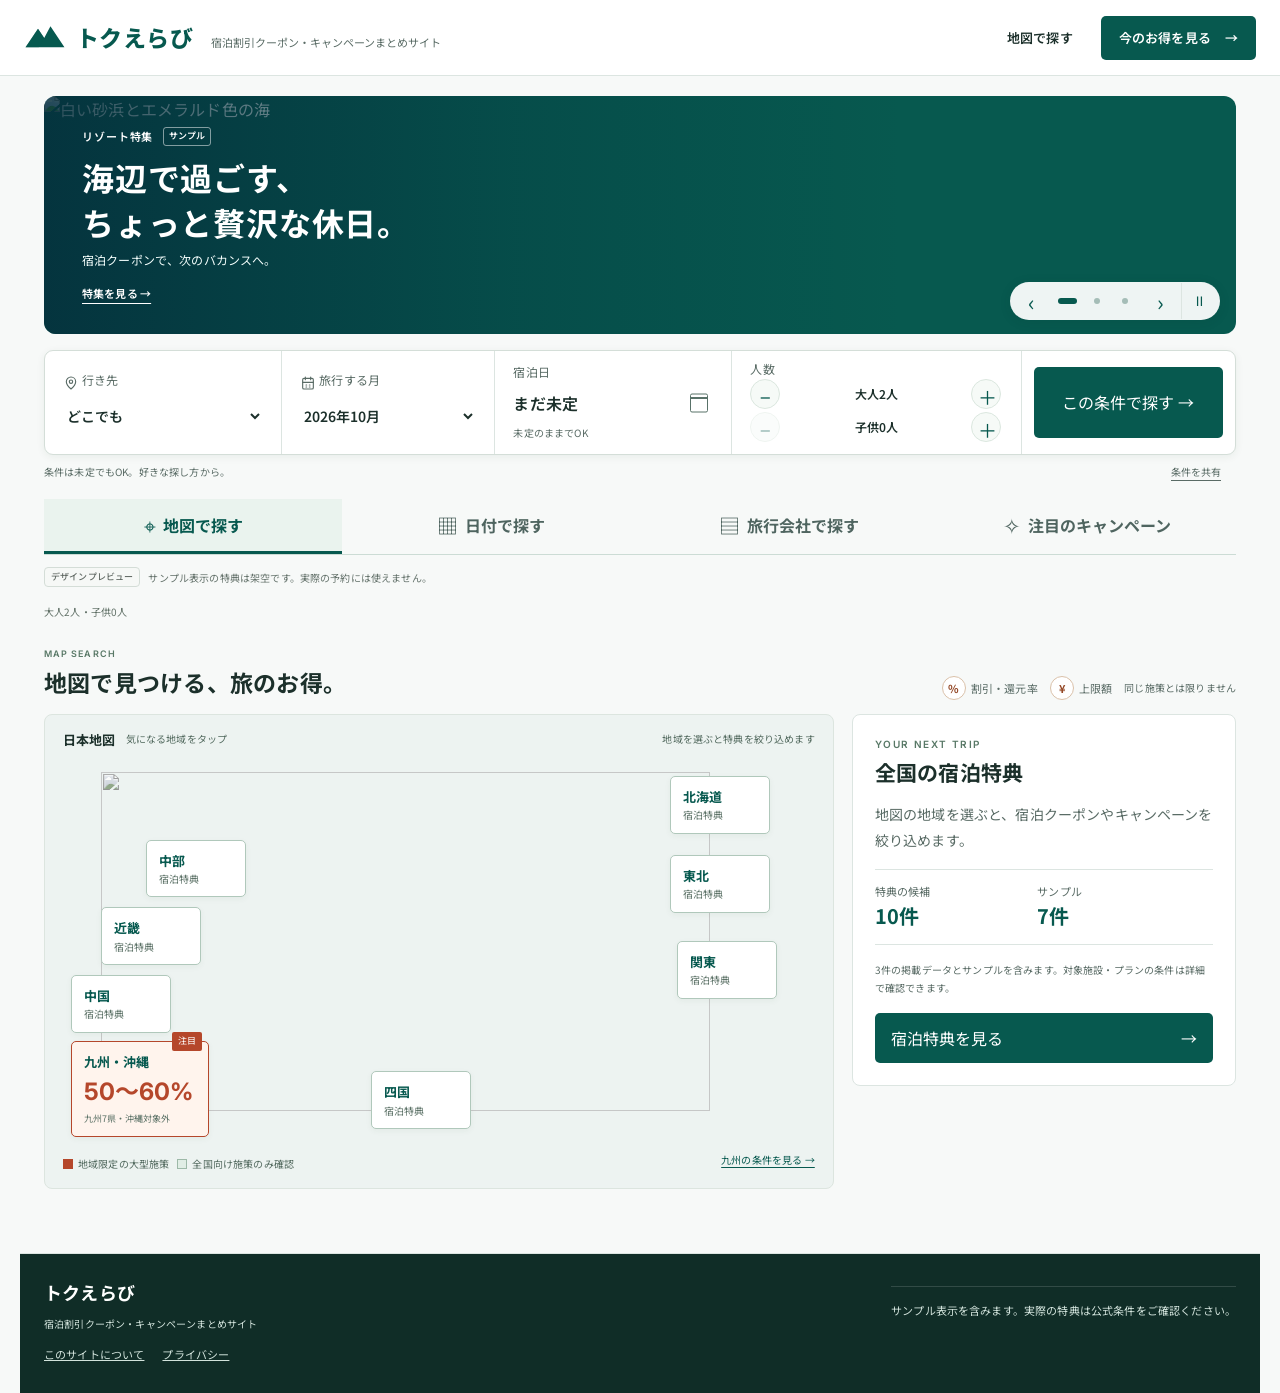
==== index.html @ d030ca7e "Replace sequential travel journey with independent search views" ====
<!doctype html>
<html lang="ja">
<head>
  <meta charset="utf-8">
  <meta name="viewport" content="width=device-width,initial-scale=1">
  <meta name="description" content="地図・日付・旅行会社から、好きな順序で宿泊割引クーポンやキャンペーンを探せます。">
  <title>宿泊割引クーポン・キャンペーン | トクえらび</title>
  <meta property="og:type" content="website">
  <meta property="og:locale" content="ja_JP">
  <meta property="og:site_name" content="トクえらび">
  <meta property="og:title" content="宿泊割引クーポン・キャンペーン | トクえらび">
  <meta property="og:description" content="地図・日付・旅行会社の3つの軸で、宿泊クーポンや旬のキャンペーンを自由に探せます。">
  <meta property="og:url" content="https://travel.tokuerabi.com/">
  <link rel="canonical" href="https://travel.tokuerabi.com/">
  <link rel="preconnect" href="https://fonts.googleapis.com">
  <link rel="preconnect" href="https://fonts.gstatic.com" crossorigin>
  <link href="https://fonts.googleapis.com/css2?family=Inter:wght@600;700;800&family=Noto+Sans+JP:wght@400;500;600;700;800&family=Noto+Serif+JP:wght@500;600&display=swap" rel="stylesheet">
  <link rel="stylesheet" href="styles.css?v=20260929-shippori-v1">
  <link rel="stylesheet" href="decision-ui.css?v=20261003-flexible-search-v2">
</head>
<body class="decision-page" data-design="flexible-search-v2">
<a class="skip-link" href="#decision-main">本文へ移動</a>

<header class="site-header decision-header">
  <a class="brand" href="./" aria-label="トクえらび ホーム">
    <svg class="brand-mark" viewBox="0 0 54 34" aria-hidden="true"><path d="M2 29 18 5l8 12L34 2l18 27H2Z"/><path d="m18 5 8 12-7 12H2L18 5Z" opacity=".58"/></svg>
    <span class="brand-name">トクえらび<span class="brand-sub">宿泊割引クーポン・キャンペーンまとめサイト</span></span>
  </a>
  <nav class="decision-header-nav" aria-label="主要メニュー">
    <a class="header-text-link" href="#search-tabs">地図で探す</a>
    <a class="header-text-link" href="offers.html">今のお得を見る <span aria-hidden="true">→</span></a>
  </nav>
</header>

<main id="decision-main" class="decision-main">
  <h1 class="sr-only" id="decision-title">宿泊割引クーポン・キャンペーンを探す</h1>
  <section class="campaign-carousel" aria-label="季節のキャンペーン" aria-roledescription="カルーセル">
    <div class="carousel-slides">
      <a class="campaign-slide is-active" href="sample-campaign.html?campaign=sample-seaside" data-slide="0" aria-label="海辺のリゾート特集のサンプルを見る">
        <img src="https://upload.wikimedia.org/wikipedia/commons/c/ca/Okinawa_Emerald_Beach.JPG" alt="白い砂浜とエメラルド色の海" fetchpriority="high">
        <div class="banner-copy"><span class="banner-tag">リゾート特集 <small>サンプル</small></span><h2>海辺で過ごす、<br>ちょっと贅沢な休日。</h2><p>宿泊クーポンで、次のバカンスへ。</p><span class="banner-cta">特集を見る →</span></div>
      </a>
      <a class="campaign-slide" href="sample-campaign.html?campaign=sample-autumn" data-slide="1" aria-label="秋の自然旅のサンプルを見る" hidden tabindex="-1">
        <img src="https://commons.wikimedia.org/wiki/Special:Redirect/file/The%20five%20mountains%20of%20Aso.jpg" alt="空と山々が広がる阿蘇の風景">
        <div class="banner-copy"><span class="banner-tag">秋の自然旅 <small>サンプル</small></span><h2>深呼吸したくなる、<br>秋の旅へ。</h2><p>山を眺める宿で、のんびり過ごそう。</p><span class="banner-cta">特集を見る →</span></div>
      </a>
      <a class="campaign-slide" href="sample-campaign.html?campaign=sample-winter" data-slide="2" aria-label="冬のご褒美ステイのサンプルを見る" hidden tabindex="-1">
        <img src="https://upload.wikimedia.org/wikipedia/commons/e/e3/FujiLakeShore.jpg" alt="湖畔の向こうに見える雪化粧の富士山">
        <div class="banner-copy"><span class="banner-tag">冬のご褒美ステイ <small>サンプル</small></span><h2>景色までご褒美に。<br>冬のホテル時間。</h2><p>少し先の休日も、お得を見ながら。</p><span class="banner-cta">特集を見る →</span></div>
      </a>
    </div>
    <div class="carousel-controls"><button type="button" id="slide-prev" aria-label="前のキャンペーン">‹</button><div class="carousel-dots" role="group" aria-label="表示するキャンペーン"><button type="button" data-slide-to="0" aria-label="海辺のリゾート特集" aria-pressed="true"></button><button type="button" data-slide-to="1" aria-label="秋の自然旅" aria-pressed="false"></button><button type="button" data-slide-to="2" aria-label="冬のご褒美ステイ" aria-pressed="false"></button></div><button type="button" id="slide-next" aria-label="次のキャンペーン">›</button><button type="button" id="slide-pause" aria-label="自動スライドを停止" aria-pressed="false">Ⅱ</button></div>
  </section>

  <section class="trip-console" aria-label="旅行条件">
    <form id="trip-form" autocomplete="off">
      <label class="field">
        <span><i aria-hidden="true"><svg class="ui-icon" viewBox="0 0 24 24" aria-hidden="true"><path d="M19 10c0 5-7 11-7 11S5 15 5 10a7 7 0 1 1 14 0Z"/><circle cx="12" cy="10" r="2.5"/></svg></i> 行き先</span>
        <select id="destination" name="destination">
          <option value="">どこでも</option>
          <option value="hokkaido">北海道</option>
          <option value="tohoku">東北</option>
          <option value="kanto">関東</option>
          <option value="chubu">中部</option>
          <option value="kinki">近畿</option>
          <option value="chugoku">中国</option>
          <option value="shikoku">四国</option>
          <option value="kyushu">九州・沖縄</option>
        </select>
      </label>

      <label class="field">
        <span><i aria-hidden="true"><svg class="ui-icon" viewBox="0 0 24 24" aria-hidden="true"><rect x="4" y="5" width="16" height="16" rx="2"/><path d="M8 3v4m8-4v4M4 11h16m-11 4h1m4 0h1m-6 3h1m4 0h1"/></svg></i> 旅行する月</span>
        <select id="travel-month" name="travel-month">
          <option value="2026-10">2026年10月</option>
          <option value="2026-11">2026年11月</option>
          <option value="2026-12">2026年12月</option>
        </select>
      </label>

      <label class="field date-field">
        <span>宿泊日</span>
        <div class="date-input-wrap">
          <input id="travel-date" name="travel-date" type="date" min="2026-10-01" max="2026-12-31" aria-describedby="travel-date-hint">
          <span class="date-placeholder" aria-hidden="true">まだ未定</span>
        </div>
        <small id="travel-date-hint">未定のままでOK</small>
      </label>

      <fieldset class="field party-field">
        <legend>人数</legend>
        <div class="stepper" aria-label="大人人数">
          <button id="adult-minus" type="button" aria-label="大人を1人減らす">−</button>
          <output id="adult-count" for="adult-minus adult-plus">大人2人</output>
          <button id="adult-plus" type="button" aria-label="大人を1人増やす">＋</button>
        </div>
        <div class="stepper" aria-label="子供人数">
          <button id="child-minus" type="button" aria-label="子供を1人減らす">−</button>
          <output id="child-count" for="child-minus child-plus">子供0人</output>
          <button id="child-plus" type="button" aria-label="子供を1人増やす">＋</button>
        </div>
      </fieldset>

      <button id="search-conditions" class="search-action" type="button">
        お得を探す <span aria-hidden="true">→</span>
      </button>
    </form>
    <div class="data-level-note">
      <span>条件は未定でもOK。好きな探し方から。</span>
      <button id="share-state" class="share-state" type="button">条件を共有</button>
    </div>
  </section>

  <nav id="search-tabs" class="decision-steps" aria-label="探し方" role="tablist">
    <button id="tab-map" class="step-tab is-active" type="button" data-step="1" role="tab" aria-selected="true" aria-controls="panel-map"><span aria-hidden="true">⌖</span><strong>地図で探す</strong></button>
    <button id="tab-date" class="step-tab" type="button" data-step="2" role="tab" aria-selected="false" aria-controls="panel-date" tabindex="-1"><span aria-hidden="true">▦</span><strong>日付で探す</strong></button>
    <button id="tab-provider" class="step-tab" type="button" data-step="3" role="tab" aria-selected="false" aria-controls="panel-provider" tabindex="-1"><span aria-hidden="true">▤</span><strong>旅行会社で探す</strong></button>
    <button id="tab-campaign" class="step-tab" type="button" data-step="4" role="tab" aria-selected="false" aria-controls="panel-campaign" tabindex="-1"><span aria-hidden="true">✧</span><strong>注目のキャンペーン</strong></button>
  </nav>
  <div class="design-note"><span class="sample-badge">デザインプレビュー</span><span>サンプル表示の特典は架空です。実際の予約には使えません。</span></div>
  <div id="active-filters" class="active-filters" aria-label="選択中の条件"></div>

  <div id="status-message" class="sr-only" aria-live="polite"></div>

  <section class="decision-stage is-active" id="panel-map" role="tabpanel" data-panel="1" aria-labelledby="tab-map">
    <div class="stage-heading">
      <div>
        <p class="stage-index">MAP SEARCH</p>
        <h2 id="map-title">地図で見つける、旅のお得。</h2>
      </div>
      <div class="metric-key" aria-label="表示する数値の意味">
        <span><b class="metric-symbol rate">%</b> 割引・還元率</span>
        <span><b class="metric-symbol cap">¥</b> 上限額</span>
        <small>同じ施策とは限りません</small>
      </div>
    </div>

    <div class="map-workspace">
      <div class="map-board">
        <div class="map-board-head">
          <div>
            <strong>日本地図</strong>
            <span>気になる地域をタップ</span>
          </div>
          <p id="regional-readiness">地域を選ぶと特典を絞り込めます</p>
        </div>

        <div id="region-map" class="region-map" role="listbox" aria-label="旅行先の地域を選択">
          <img class="japan-map-visual" src="https://commons.wikimedia.org/wiki/Special:Redirect/file/Regions_and_Prefectures_of_Japan_-_blank.svg" alt="" aria-hidden="true">

          <button class="region-button region-hokkaido" type="button" data-region="hokkaido" role="option" aria-selected="false" data-tooltip="北海道｜宿泊特典を見る">
            <strong>北海道</strong><span>宿泊特典</span>
          </button>
          <button class="region-button region-tohoku" type="button" data-region="tohoku" role="option" aria-selected="false" data-tooltip="東北｜宿泊特典を見る">
            <strong>東北</strong><span>宿泊特典</span>
          </button>
          <button class="region-button region-kanto" type="button" data-region="kanto" role="option" aria-selected="false" data-tooltip="関東｜宿泊特典を確認">
            <strong>関東</strong><span>宿泊特典</span>
          </button>
          <button class="region-button region-chubu" type="button" data-region="chubu" role="option" aria-selected="false" data-tooltip="中部｜宿泊特典を確認">
            <strong>中部</strong><span>宿泊特典</span>
          </button>
          <button class="region-button region-kinki" type="button" data-region="kinki" role="option" aria-selected="false" data-tooltip="近畿｜宿泊特典を確認">
            <strong>近畿</strong><span>宿泊特典</span>
          </button>
          <button class="region-button region-chugoku" type="button" data-region="chugoku" role="option" aria-selected="false" data-tooltip="中国｜宿泊特典を確認">
            <strong>中国</strong><span>宿泊特典</span>
          </button>
          <button class="region-button region-shikoku" type="button" data-region="shikoku" role="option" aria-selected="false" data-tooltip="四国｜宿泊特典を確認">
            <strong>四国</strong><span>宿泊特典</span>
          </button>
          <button class="region-button region-kyushu is-hot-region" type="button" data-region="kyushu" role="option" aria-selected="false" data-tooltip="九州7県｜最大50〜60%・宿泊単体 上限2万円/人">
            <span class="hot-badge">注目</span>
            <strong>九州・沖縄</strong>
            <span class="map-rate">50〜60%</span>
            <span class="map-cap">九州7県・沖縄対象外</span>
          </button>
        </div>

        <div class="map-legend" aria-label="地図の見方">
          <span><i class="legend-swatch hot"></i>地域限定の大型施策</span>
          <span><i class="legend-swatch national"></i>全国向け施策のみ確認</span>
          <a href="kyushu-recovery-discount.html">九州の条件を見る →</a>
        </div>
      </div>

      <aside class="decision-summary" aria-labelledby="region-summary-title">
        <p class="summary-kicker">YOUR NEXT TRIP</p><div class="region-preview" aria-hidden="true"><svg class="ui-icon" viewBox="0 0 24 24" aria-hidden="true"><path d="M19 10c0 5-7 11-7 11S5 15 5 10a7 7 0 1 1 14 0Z"/><circle cx="12" cy="10" r="2.5"/></svg></div>
        <h3 id="region-summary-title">気になる地域は？</h3>
        <p id="region-summary-copy">気になる地域を選んで、宿泊クーポンやキャンペーンをチェック。</p>
        <div id="region-metrics" class="summary-metrics" hidden>
          <div>
            <span>特典の候補</span>
            <strong id="region-offer-count">2施策</strong>
          </div>
          <div>
            <span>サンプル</span>
            <strong id="region-rate">10％ / 15％以上</strong>
          </div>
        </div>
        <p id="region-caveat" class="summary-caveat" hidden>割引率と上限額は、別の施策で最大になることがあります。</p>
        <button id="to-calendar" class="primary-action" type="button">
          日付を見る <span aria-hidden="true">→</span>
        </button>
      </aside>
    </div>


  </section>

  <section class="decision-stage" id="panel-date" role="tabpanel" data-panel="2" aria-labelledby="tab-date" hidden>
    <div class="stage-heading">
      <div>
        <p class="stage-index">DATE SEARCH</p>
        <h2 id="calendar-title">出かけたい日に、お得はある？</h2>
      </div>
      <div class="metric-key">
        <span><b class="metric-symbol rate">%</b> 割引・還元率</span>
        <span><b class="metric-symbol cap">¥</b> 上限額</span>
      </div>
    </div>

    <div class="calendar-workspace">
      <div class="calendar-panel">
        <div class="calendar-toolbar">
          <div>
            <strong id="calendar-month-label">2026年10月</strong>
            <span id="calendar-region-label">地域未選択</span>
          </div>
          <div class="month-navigation"><button id="month-prev" type="button" aria-label="前の月">‹</button><button id="month-next" type="button" aria-label="次の月">›</button></div>
        </div>
        <div class="calendar-data-note">
          <span class="note-icon" aria-hidden="true">!</span>
          <p>日付から特典を探せます。件数はサンプルを含み、宿泊価格ではありません。</p>
        </div>
        <div class="weekday-row" aria-hidden="true">
          <span>日</span><span>月</span><span>火</span><span>水</span><span>木</span><span>金</span><span>土</span>
        </div>
        <div id="calendar-grid" class="calendar-grid" aria-label="旅行日を選択"></div>
      </div>

      <aside class="timing-panel">
        <p class="summary-kicker">今使える予約特典</p>
        <h3>予約の候補</h3>
        <div id="booking-hints"></div>
        <p class="timing-note">対象の宿・プランで使えるかは、予約先で確認できます。</p>
        <button id="to-compare" class="primary-action" type="button">
          予約先を比べる <span aria-hidden="true">→</span>
        </button>
      </aside>
    </div>
  </section>

  <section class="decision-stage" id="panel-provider" role="tabpanel" data-panel="3" aria-labelledby="tab-provider" hidden>
    <div class="stage-heading">
      <div>
        <p class="stage-index">PROVIDER SEARCH</p>
        <h2 id="compare-title">いつもの旅行会社から探す。</h2>
      </div>
      <p class="compare-stage-copy">旅行会社だけでも、地域や日付と組み合わせても。</p>
    </div>

    <div id="provider-filters" class="provider-filters" role="group" aria-label="旅行会社を選ぶ"></div>
    <div class="compare-toolbar">
      <div id="trip-summary" class="trip-summary"></div>
      <button id="effective-sort" class="secondary-action" type="button" disabled hidden title="実価格・在庫連携後に有効になります">実質支払額で並べる</button>
    </div>

    <details class="assumed-price-panel" aria-labelledby="assumed-price-title">
      <summary><span id="assumed-price-title">宿泊料金が分かるなら、割引額を試算</span><small>任意</small></summary>
      <div class="assumed-price-content">
        <div>
          <label class="sr-only" for="assumed-price">対象宿泊料金</label>
          <div class="price-input-wrap"><span>¥</span><input id="assumed-price" type="number" min="0" step="1000" inputmode="numeric" placeholder="例 50000"></div>
        </div>
        <p id="estimate-note">計算できるクーポンだけ推定します。ポイント型は現金割引に換算しません。</p>
      </div>
    </details>

    <div id="comparison-body" class="offer-grid" aria-label="宿泊特典の候補"></div>

    <details class="comparison-method">
      <summary>数字の見方</summary>
      <p class="comparison-note">「15％以上」などが基礎10％を含む場合は足し算しません。割引率と上限額が別施策の最大値なら、別々に表示します。</p>
    </details>
  </section>
  <section id="panel-campaign" class="decision-stage" data-panel="4" role="tabpanel" aria-labelledby="tab-campaign" hidden>
    <div class="stage-heading"><div><p class="stage-index">CAMPAIGN PICKS</p><h2>注目のキャンペーン</h2></div><a class="quiet-link" href="offers.html">掲載中のお得を見る →</a></div>
    <div id="campaign-picks" class="campaign-picks"></div>
    <p class="photo-caption">写真は旅行先のイメージです。阿蘇：STA3816 / CC BY-SA 3.0。サンプルの名称・金額・期間はデザイン確認用です。</p>
  </section>
</main>

<dialog id="offer-dialog" class="offer-dialog" aria-labelledby="dialog-title">
  <div class="dialog-head">
    <div>
      <p id="dialog-provider" class="summary-kicker"></p>
      <h2 id="dialog-title">施策詳細</h2>
    </div>
    <button id="dialog-close" class="icon-button" type="button" aria-label="詳細を閉じる">×</button>
  </div>
  <div id="dialog-content" class="dialog-content"></div>
</dialog>

<footer class="decision-footer">
  <div>
    <a class="footer-brand" href="./">トクえらび</a>
    <p>宿泊割引クーポン・キャンペーンまとめサイト</p><nav aria-label="掲載方針"><a href="about.html">このサイトについて</a><a href="privacy.html">プライバシー</a></nav>
  </div>
  <small>サンプル表示を含みます。実際の特典は公式条件をご確認ください。</small>
</footer>

<script src="decision-ui.js?v=20261003-flexible-search-v2" defer></script>
</body>
</html>
---- styles.css ----
:root{
  --bg:#f6f8f6;
  --paper:#ffffff;
  --ink:#14221f;
  --muted:#5b6864;
  --line:#d8e0dc;
  --green:#006b59;
  --green-dark:#004b3f;
  --green-soft:#e6f0ed;
  --red:#d6372f;
  --max:1240px;
  --shadow:0 10px 26px rgba(15,49,41,.09);
  --font-body:"BIZ UDPGothic","Hiragino Sans","Yu Gothic",sans-serif;
  --font-heading:"Zen Kaku Gothic New","BIZ UDPGothic","Hiragino Sans",sans-serif;
  --font-display:"Shippori Mincho","Hiragino Mincho ProN","Yu Mincho",serif;
}
*{box-sizing:border-box}
html{scroll-behavior:smooth;max-width:100%;overflow-x:clip}
body{margin:0;max-width:100%;overflow-x:clip;background:var(--bg);color:var(--ink);font-family:var(--font-body);line-height:1.75;letter-spacing:.01em}
a{color:inherit}
img{display:block;max-width:100%}

/* Japanese copy: prefer natural phrase boundaries over character-count wrapping. */
.hero-lead,
.section-intro h2,
.offer-card h3,
.offer-summary,
.section-intro>p:last-child,
.disclosure,
.deadline-note,
.trust-list p,
.sources-section p,
.photo-credits p,
footer p{
  word-break:normal;
  overflow-wrap:normal;
  text-wrap:pretty;
}
@supports (word-break:auto-phrase){
  .hero-lead,
  .section-intro h2,
  .offer-card h3,
  .offer-summary,
  .section-intro>p:last-child,
  .disclosure,
  .deadline-note,
  .trust-list p,
  .sources-section p,
  .photo-credits p,
  footer p{
    word-break:auto-phrase;
  }
}
.semantic-phrase{
  display:inline-block;
  white-space:nowrap;
  max-width:100%;
}
.hero-title-line{display:block}
.campaign-title-wrap{display:block}
button,a{touch-action:manipulation}
.skip-link{position:absolute;left:16px;top:-60px;z-index:100;background:var(--ink);color:#fff;padding:10px 14px;text-decoration:none}
.skip-link:focus{top:10px}

.site-header{height:76px;background:rgba(255,255,255,.96);border-bottom:1px solid #e6ebe8;display:grid;grid-template-columns:auto 1fr auto;align-items:center;gap:28px;padding:0 max(24px,calc((100vw - var(--max))/2));position:relative;z-index:20}
.brand{display:flex;align-items:center;gap:9px;text-decoration:none;white-space:nowrap}
.brand-mark{width:43px;height:29px;fill:var(--green)}
.brand-name{font-family:var(--font-display);font-size:23px;font-weight:800;letter-spacing:.01em}
.beta{font-size:10px;border:1px solid #81908b;border-radius:2px;padding:1px 4px;color:#42504c}
.desktop-nav{display:flex;justify-content:flex-end;align-items:center;gap:24px;min-width:0}
.desktop-nav a{font-size:13px;font-weight:700;text-decoration:none;color:#2f3c38;position:relative;padding:26px 0}
.desktop-nav a::after{content:"";position:absolute;left:0;right:100%;bottom:18px;height:2px;background:var(--green);transition:right .18s ease}
.desktop-nav a:hover::after,.desktop-nav a:focus-visible::after{right:0}
.header-cta{display:inline-flex;align-items:center;gap:10px;background:var(--green);color:#fff;text-decoration:none;font-size:13px;font-weight:800;padding:12px 17px;border-radius:5px;transition:background .18s ease,transform .18s ease}
.header-cta:hover{background:var(--green-dark);transform:translateY(-1px)}
.header-cta:active{transform:translateY(0)}

.hero{position:relative;min-height:470px;overflow:hidden;background:#183c35}
.hero-image{position:absolute;inset:0;width:100%;height:100%;object-fit:cover;object-position:center 40%}
.hero-shade{position:absolute;inset:0;background:linear-gradient(90deg,rgba(6,22,19,.78) 0%,rgba(6,22,19,.52) 42%,rgba(6,22,19,.06) 72%)}
.hero-copy{position:relative;z-index:2;max-width:var(--max);margin:0 auto;padding:78px 36px 120px;color:#fff}
.hero-kicker,.eyebrow{margin:0 0 10px;font-size:11px;font-weight:900;letter-spacing:.18em;color:var(--green)}
.hero-kicker{color:#dceee8}
.hero h1{margin:0;font-family:var(--font-display);font-size:clamp(48px,5.4vw,76px);font-weight:700;letter-spacing:.015em;line-height:1.15;text-shadow:0 2px 16px rgba(0,0,0,.2)}
.hero-lead{max-width:650px;margin:22px 0 0;font-size:18px;line-height:1.75;text-shadow:0 1px 8px rgba(0,0,0,.24)}
.hero-lead strong{font-weight:900}
.hero-note{margin:22px 0 0;font-size:12px;color:#f2f5f4}
.hero-note span{display:inline-block;margin-right:8px;padding:3px 7px;border:1px solid rgba(255,255,255,.55);font-weight:800}

.category-rail{max-width:var(--max);margin:-72px auto 0;position:relative;z-index:5;padding:0 24px}
.section-intro.compact{display:none}
.category-grid{display:grid;grid-template-columns:repeat(4,minmax(0,1fr));gap:10px}
.category-card{position:relative;min-height:124px;overflow:hidden;border:3px solid rgba(255,255,255,.95);border-radius:10px;background:#173e36;box-shadow:0 6px 22px rgba(11,43,35,.2)}
.category-card img{position:absolute;inset:0;width:100%;height:100%;object-fit:cover;filter:saturate(.92)}
.category-card::after{content:"";position:absolute;inset:0;background:linear-gradient(90deg,rgba(5,28,23,.78),rgba(5,28,23,.18))}
.category-card>div{position:relative;z-index:2;color:#fff;height:100%;display:grid;grid-template-columns:auto 1fr;grid-template-rows:auto auto;align-content:center;column-gap:13px;padding:20px}
.category-icon{grid-row:1/3;align-self:center;font-size:32px;line-height:1;width:38px;text-align:center;text-shadow:0 2px 10px rgba(0,0,0,.25)}
.category-icon.train{font-size:26px}
.category-card h3{margin:0;font-size:21px;line-height:1.25}
.category-card p{margin:4px 0 0;font-size:12px;color:#eef6f3}

.offers-section,.trust-section,.sources-section,.photo-credits{max-width:var(--max);margin:0 auto}
.offers-section{padding:76px 24px 58px}
.offers-heading{display:block;max-width:820px;margin-bottom:28px}
.section-intro h2{margin:0;font-family:var(--font-display);font-size:clamp(30px,3.2vw,44px);line-height:1.25;letter-spacing:.01em}
.section-intro>p:last-child{margin:10px 0 0;color:var(--muted);font-size:14px}
.offers-meta-line{display:flex;align-items:center;gap:8px;flex-wrap:wrap}
.disclosure{border-left:3px solid var(--green);padding:8px 0 8px 15px;color:#4d5b57;font-size:12px;line-height:1.7}
.disclosure strong{display:inline-block;margin-right:7px;color:var(--ink)}

.offer-layout{display:grid;grid-template-columns:minmax(0,1.23fr) minmax(0,.77fr);gap:16px;align-items:stretch}
.offer-card{background:var(--paper);border:1px solid var(--line);overflow:hidden}
.feature-offer{display:grid;grid-template-columns:minmax(0,1.05fr) minmax(0,.95fr);min-height:520px}
.offer-media{margin:0;position:relative;min-height:220px;background:#dfe8e3;overflow:hidden}
.offer-media img{width:100%;height:100%;object-fit:cover}
.offer-media figcaption{position:absolute;left:12px;bottom:10px;max-width:calc(100% - 24px);background:rgba(15,29,25,.76);color:#fff;font-size:10px;line-height:1.45;padding:5px 7px}
.offer-body{display:flex;flex-direction:column;padding:28px;min-width:0}
.offer-meta{display:flex;gap:6px;flex-wrap:wrap}
.offer-meta span{border:1px solid #cfd8d4;padding:4px 7px;font-size:10px;font-weight:800;color:#40504b;background:#fff}
.offer-meta .status{border-color:#b7d2c9;background:var(--green-soft);color:var(--green-dark)}
.offer-meta .status.ended{background:#ecefee;border-color:#d1d7d5;color:#5c6562}
.offer-label{margin:25px 0 0;font-size:11px;letter-spacing:.14em;font-weight:900;color:var(--green)}
.offer-card h3{margin:8px 0 12px;font-family:var(--font-display);font-size:30px;line-height:1.35;letter-spacing:.005em}
.offer-summary{margin:0;color:#3e4d48;font-size:14px}
.offer-facts{margin:20px 0 22px;border-top:1px solid var(--line)}
.offer-facts div{display:grid;grid-template-columns:80px 1fr;gap:14px;padding:11px 0;border-bottom:1px solid var(--line)}
.offer-facts dt{font-size:11px;font-weight:900;color:#586762}
.offer-facts dd{margin:0;font-size:12px;line-height:1.6;overflow-wrap:anywhere}
.offer-actions{margin-top:auto;display:flex;align-items:center;gap:16px;flex-wrap:wrap}
.primary-cta,.secondary-cta{display:inline-flex;align-items:center;justify-content:center;gap:10px;min-height:48px;text-decoration:none;font-weight:900;border-radius:5px;transition:background .18s ease,color .18s ease,transform .18s ease,box-shadow .18s ease}
.primary-cta{background:var(--green);color:#fff;padding:12px 18px;box-shadow:0 4px 12px rgba(0,107,89,.14)}
.primary-cta small{font-size:9px;border:1px solid rgba(255,255,255,.62);padding:1px 4px;border-radius:2px}
.primary-cta:hover,.primary-cta:focus-visible{background:var(--green-dark);box-shadow:0 6px 16px rgba(0,75,63,.22);transform:translateY(-1px)}
.primary-cta:active{transform:translateY(0);box-shadow:none}
.a8-ad-material{position:relative;display:inline-flex;min-height:48px}
.a8-ad-material a{display:inline-flex;align-items:center;justify-content:center;min-height:48px;padding:12px 18px;border-radius:5px;background:var(--green);color:#fff;text-decoration:none;font-family:var(--font-heading);font-weight:700;letter-spacing:.01em;box-shadow:0 4px 12px rgba(0,107,89,.14);transition:background .18s ease,transform .18s ease,box-shadow .18s ease}
.a8-ad-material a:hover,.a8-ad-material a:focus-visible{background:var(--green-dark);box-shadow:0 6px 16px rgba(0,75,63,.22);transform:translateY(-1px)}
.a8-ad-material a:active{transform:translateY(0);box-shadow:none}
.a8-ad-material>img{position:absolute;width:1px;height:1px;opacity:0;pointer-events:none}
.secondary-cta{background:#f3f7f5;color:var(--green-dark);border:1px solid #bfd0ca;padding:12px 16px}
.secondary-cta:hover,.secondary-cta:focus-visible{background:var(--green-soft)}
.secondary-cta:active{background:#dceae5;transform:translateY(1px)}
.campaign-mobile-cta{display:none;margin-top:18px}
.source-link{display:inline-flex;align-items:center;min-height:24px;font-size:12px;font-weight:800;color:var(--green-dark);text-underline-offset:3px}
.source-link:hover{text-decoration-thickness:2px}
.tracking-pixel{position:absolute;width:1px;height:1px;opacity:0;pointer-events:none}

.secondary-offers{display:grid;grid-template-rows:1fr 1fr;gap:16px}
.offer-card.secondary{display:grid;grid-template-columns:180px minmax(0,1fr)}
.offer-card.secondary .offer-media{min-height:100%}
.offer-card.secondary .offer-body{padding:20px}
.offer-card.secondary h3{font-size:20px;margin:9px 0}
.offer-card.secondary .offer-summary{font-size:12px}
.offer-card.secondary .offer-facts{margin:12px 0 14px}
.offer-card.secondary .offer-facts div{grid-template-columns:62px 1fr;padding:7px 0}
.offer-card.secondary .offer-actions{gap:12px}
.offer-card.secondary .primary-cta,.offer-card.secondary .secondary-cta,.offer-card.secondary .a8-ad-material,.offer-card.secondary .a8-ad-material a{min-height:42px;font-size:12px}
.offer-card.secondary .a8-ad-material a{padding:9px 12px}
.deadline-note{margin:16px 0 0;color:#64716d;font-size:11px;line-height:1.7}

.trust-section{padding:56px 24px;border-top:1px solid var(--line)}
.trust-section .section-intro{display:grid;grid-template-columns:.6fr 1.4fr;align-items:end;gap:24px;margin-bottom:26px}
.trust-section .section-intro .eyebrow{align-self:start}
.trust-list{display:grid;grid-template-columns:repeat(3,minmax(0,1fr));border:1px solid var(--line);background:var(--paper)}
.trust-list>div{padding:22px 18px;border-right:1px solid var(--line)}
.trust-list>div:last-child{border-right:0}
.trust-list span{display:flex;align-items:center;justify-content:center;width:34px;height:34px;margin-bottom:12px;border:1px solid #9ebcb2;color:var(--green);font-size:15px;font-weight:900}
.trust-list strong{font-size:13px}
.trust-list p{margin:6px 0 0;color:var(--muted);font-size:11px;line-height:1.65}

.sources-section{display:grid;grid-template-columns:minmax(0,.72fr) minmax(0,1.28fr);gap:50px;padding:42px 24px;border-top:1px solid var(--line);border-bottom:1px solid var(--line)}
.sources-section h2{margin:0;font-family:var(--font-display);font-size:27px}
.sources-section p{margin:9px 0 0;color:var(--muted);font-size:12px}
.source-names{display:flex;align-content:center;align-items:center;justify-content:flex-end;gap:0;flex-wrap:wrap}
.source-names span{font-family:"Yu Gothic",sans-serif;font-size:13px;font-weight:800;padding:8px 14px;border-left:1px solid #cfd7d3;color:#33433e}
.source-names span:first-child{border-left:0}
.photo-credits{padding:20px 24px 54px;color:#65736f;font-size:10px}
.photo-credits strong{color:#46544f}
.photo-credits p{margin:4px 0 0}
.photo-credits a{color:#53635e;text-underline-offset:2px}

footer{background:#102d27;color:#fff;padding:34px max(24px,calc((100vw - var(--max))/2));display:grid;grid-template-columns:1fr auto;gap:12px 40px;align-items:start}
.footer-brand{font-family:var(--font-display);font-size:18px;font-weight:800;text-decoration:none}
footer p,footer small{color:#bfd1cb;font-size:11px}
footer p{margin:6px 0 0}
footer small{grid-column:1/-1;border-top:1px solid rgba(255,255,255,.14);padding-top:14px}
.footer-links{display:flex;gap:18px;flex-wrap:wrap}
.footer-links a{display:inline-flex;align-items:center;min-height:24px;font-size:12px;text-decoration:none;color:#e6f0ed}
.footer-links a:hover{text-decoration:underline;text-underline-offset:3px}

/* Secondary pages */
.page{max-width:900px;margin:0 auto;padding:76px 24px 90px}
.page>.eyebrow{margin-bottom:12px}
.page h1{margin:0 0 24px;font-family:var(--font-display);font-size:clamp(40px,6vw,66px);line-height:1.18;letter-spacing:.01em}
.page .lead{max-width:760px;font-size:17px;color:#42514c}
.text-block{padding:28px 0;border-top:1px solid var(--line)}
.text-block h2{font-family:var(--font-display);font-size:23px;margin:0 0 10px}
.text-block p{margin:0;color:#46554f}
.updated{font-size:12px;color:var(--muted)}

:focus-visible{outline:3px solid #fff;outline-offset:2px;box-shadow:0 0 0 5px var(--green)}

@media(max-width:1080px){
  .desktop-nav{gap:15px}
  .desktop-nav a{font-size:12px}
  .offer-layout{grid-template-columns:1fr}
  .feature-offer{grid-template-columns:minmax(0,1.1fr) minmax(0,.9fr)}
  .secondary-offers{grid-template-columns:1fr 1fr;grid-template-rows:auto}
  .offer-card.secondary{grid-template-columns:1fr}
  .offer-card.secondary .offer-media{height:220px}
  .trust-list{grid-template-columns:repeat(3,1fr)}
  .trust-list>div:nth-child(3){border-right:0}
}

@media(max-width:820px){
  .site-header{height:68px;grid-template-columns:auto 1fr;padding:0 20px}
  .desktop-nav{display:none}
  .header-cta{justify-self:end;font-size:12px;padding:10px 13px}
  .brand-mark{width:38px}
  .brand-name{font-size:20px}
  .hero{min-height:420px}
  .hero-copy{padding:66px 24px 98px}
  .hero h1{font-size:50px}
  .hero-lead{font-size:16px;max-width:520px}
  .category-rail{margin:-58px auto 0;padding:0 18px}
  .category-card{min-height:112px}
  .category-card>div{padding:15px}
  .category-card h3{font-size:18px}
  .offers-heading{max-width:650px}
  .feature-offer{grid-template-columns:1fr}
  .feature-offer .offer-media{height:360px}
  .secondary-offers{grid-template-columns:1fr 1fr}
  .trust-section .section-intro{grid-template-columns:1fr}
  .sources-section{grid-template-columns:1fr;gap:22px}
  .source-names{justify-content:flex-start}
}

@media(max-width:600px){
  .site-header{height:64px;padding:0 16px;gap:0;grid-template-columns:1fr}
  .brand{gap:6px;min-width:0}
  .header-cta{display:none}
  .brand-mark{width:34px;height:24px}
  .brand-name{font-size:18px}
  .beta{display:none}
  .header-cta{font-size:11px;padding:9px 11px}
  .hero{min-height:356px}
  .hero-image{object-position:58% center}
  .hero-shade{background:linear-gradient(90deg,rgba(5,24,19,.78),rgba(5,24,19,.18) 88%)}
  .hero-copy{padding:60px 20px 86px}
  .hero-kicker{font-size:9px;letter-spacing:.12em}
  .hero h1{font-size:42px;line-height:1.18}
  .hero-lead{font-size:14px;line-height:1.7;margin-top:16px;max-width:330px}
  .hero-note{font-size:10px;margin-top:15px}
  .category-rail{margin:-52px auto 0;padding:0 14px}
  .category-grid{grid-template-columns:1fr 1fr;gap:7px}
  .category-card{min-height:82px;border-width:2px;border-radius:7px}
  .category-card>div{grid-template-columns:auto 1fr;column-gap:7px;padding:10px}
  .category-icon{font-size:22px;width:26px}
  .category-icon.train{font-size:18px}
  .category-card h3{font-size:16px}
  .category-card p{font-size:9px;margin-top:2px}
  .offers-section{padding:48px 14px 38px}
  .offers-heading{margin-bottom:18px}
  .section-intro h2{font-size:28px;overflow-wrap:normal}
  .section-intro h2>.semantic-phrase{display:block;white-space:nowrap}
  .section-intro>p:last-child{font-size:12px}
  .disclosure{font-size:10px;padding-left:11px}
  .offer-layout{gap:18px}
  .feature-offer{border-radius:8px;box-shadow:var(--shadow)}
  .feature-offer .offer-media{height:230px}
  .offer-media figcaption{font-size:8px;left:8px;bottom:7px}
  .offer-body{padding:19px}
  .offer-meta span{font-size:9px}
  .offer-label{font-size:9px;margin-top:18px}
  .offer-card{min-width:0}
  .offer-card h3{font-size:25px;margin:7px 0 9px;overflow-wrap:normal}
  .offer-summary{font-size:12px}
  .offer-facts{margin:15px 0 17px}
  .offer-facts div{grid-template-columns:66px 1fr;gap:10px;padding:9px 0}
  .offer-facts dt,.offer-facts dd{font-size:10px}
  .offer-actions{display:grid;grid-template-columns:1fr;gap:10px}
  .primary-cta,.secondary-cta,.a8-ad-material,.a8-ad-material a{width:100%;min-height:51px;font-size:14px}
  .campaign-mobile-cta{display:flex}
  .source-link{text-align:center;font-size:11px}
  .secondary-offers{grid-template-columns:1fr;gap:18px}
  .offer-card.secondary{border-radius:8px;box-shadow:var(--shadow)}
  .offer-card.secondary .offer-media{height:190px}
  .offer-card.secondary .offer-body{padding:17px}
  .offer-card.secondary h3{font-size:20px;overflow-wrap:normal}
  .offer-card.secondary .primary-cta,.offer-card.secondary .secondary-cta,.offer-card.secondary .a8-ad-material,.offer-card.secondary .a8-ad-material a{min-height:48px;font-size:13px}
  .deadline-note{font-size:9px}
  .trust-section{padding:38px 14px}
  .trust-section .section-intro{margin-bottom:18px}
  .trust-list{grid-template-columns:1fr;background:transparent;border:0}
  .trust-list>div,.trust-list>div:nth-child(3),.trust-list>div:nth-child(-n+3){display:grid;grid-template-columns:36px 1fr;column-gap:12px;padding:15px 0;border:0;border-bottom:1px solid var(--line)}
  .trust-list>div:last-child{border-bottom:0}
  .trust-list span{grid-row:1/3;margin:0;width:34px;height:34px}
  .trust-list strong{font-size:12px}
  .trust-list p{font-size:10px;margin:2px 0 0}
  .sources-section{padding:35px 14px}
  .sources-section h2{font-size:24px}
  .source-names{display:grid;grid-template-columns:1fr 1fr;width:100%;border-top:1px solid var(--line)}
  .source-names span,.source-names span:first-child{padding:9px 5px;border-left:0;border-bottom:1px solid var(--line);font-size:11px}
  .photo-credits{padding:17px 14px 38px;font-size:9px}
  .page{padding:56px 18px 72px}
  .page h1{font-size:40px}
  .campaign-page h1{font-size:36px;line-height:1.22}
  .campaign-page .campaign-title-wrap{max-width:100%}
  .page .lead{font-size:15px}
  footer{grid-template-columns:1fr;padding:28px 18px}
  footer small{grid-column:1}
}

@media(max-width:380px){
  .campaign-page h1{font-size:34px}
  .site-header{padding:0 12px}
  .brand-name{font-size:17px}
  .header-cta{padding:8px 9px}
  .hero-copy{padding-left:16px;padding-right:16px}
  .hero h1{font-size:38px}
  .category-rail,.offers-section,.trust-section,.sources-section,.photo-credits{padding-left:12px;padding-right:12px}
}


/* Typography lock: BIZ UDPGothic × Zen Kaku Gothic New + Shippori Mincho display */
body,
.offer-summary,
.offer-facts,
.disclosure,
.deadline-note,
.trust-list,
.sources-section,
.source-names span,
.photo-credits,
footer p,
footer small,
.page .lead,
.text-block p,
.updated{
  font-family:var(--font-body);
}
h1,h2,h3,
.brand-name,
.footer-brand,
.header-cta,
.primary-cta,
.secondary-cta{
  font-family:var(--font-heading);
  font-weight:700;
  letter-spacing:.01em;
}
.eyebrow,
.hero-kicker{
  font-family:var(--font-heading);
  font-weight:500;
  letter-spacing:.06em;
}
---- decision-ui.css ----
/* Travel campaign search: independent map, date, and provider views. */
:root{--decision-navy:#07594f;--decision-navy-2:#034239;--decision-pink:#b5472b;--decision-pink-soft:#fff3eb;--decision-orange:#b5472b;--decision-line:#dce5e1;--decision-ink:#1c302b;--decision-muted:#596b65;--decision-max:1240px;--decision-paper:#fff;--decision-bg:#f7f9f7;--decision-shadow:0 12px 30px #153d2b12}
*{box-sizing:border-box}
html{scroll-behavior:smooth}
body.decision-page{--font-body:"Noto Sans JP","Hiragino Sans","Yu Gothic",sans-serif;--font-heading:var(--font-body);--font-display:var(--font-body);margin:0;background:var(--decision-bg);color:var(--decision-ink);font-family:"Noto Sans JP","Hiragino Sans","Yu Gothic",sans-serif;font-size:16px;line-height:1.65}
.decision-page button,.decision-page input,.decision-page select{font:inherit}
.decision-page button{cursor:pointer}
.decision-page button:disabled{cursor:not-allowed;opacity:.45}
.decision-page a{color:inherit}
.decision-page img{display:block;max-width:100%}
.decision-page [hidden]{display:none!important}
.decision-page h1,.decision-page h2,.decision-page h3{word-break:normal;line-break:strict;text-wrap:pretty}
.decision-page :is(button,a,input,select,summary):focus-visible{outline:3px solid #07594f;outline-offset:4px;box-shadow:0 0 0 2px white}
.sr-only{position:absolute!important;width:1px!important;height:1px!important;padding:0!important;margin:-1px!important;overflow:hidden!important;clip:rect(0,0,0,0)!important;white-space:nowrap!important;border:0!important}
.skip-link{position:absolute;z-index:100;top:-100px;left:16px;padding:12px;background:var(--decision-navy);color:white!important}
.skip-link:focus{top:8px}
.decision-header{position:sticky;top:0;z-index:30;min-height:76px;padding:12px max(24px,calc((100vw - var(--decision-max))/2));display:flex;align-items:center;justify-content:space-between;background:#fff;border-bottom:1px solid var(--decision-line);gap:24px}
.decision-header .brand{display:flex;align-items:center;gap:10px;text-decoration:none}
.decision-header .brand-mark{width:42px;height:30px;fill:var(--decision-navy)}
.decision-header .brand-name{font-family:"Noto Sans JP",sans-serif;font-size:23px;letter-spacing:.02em;color:var(--decision-navy);font-weight:800;white-space:nowrap}
.brand-sub{display:inline-block;margin-left:24px;font-size:12px;font-weight:400;letter-spacing:0;color:var(--decision-muted)}
.decision-header-nav{display:flex;align-items:center;gap:28px}
.header-text-link{display:inline-flex;align-items:center;min-width:44px;min-height:44px;font-size:13px;font-weight:600;text-decoration:none;gap:14px;white-space:nowrap}
.header-text-link:last-child{padding:8px 18px;background:var(--decision-navy);color:white;border-radius:5px}
.header-text-link:hover{color:var(--decision-pink)}
.header-text-link:last-child:hover{background:var(--decision-navy-2);color:#fff}
.decision-main{max-width:var(--decision-max);margin:auto;padding:0 24px 64px}
.journey-hero{position:relative;margin:0 calc((min(100vw,var(--decision-max)) - 100vw)/2 - 24px);background:#193f3e;height:420px;overflow:hidden}
.journey-hero::after{content:"";position:absolute;inset:0;background:linear-gradient(90deg,#061f27c9 0%,#081e2466 40%,#061f2700 75%)}
.journey-hero-image{width:100%;height:100%;object-fit:cover;object-position:50% 20%}
.decision-intro{position:absolute;z-index:1;inset:0;max-width:var(--decision-max);margin:auto;padding:42px 48px 90px;display:flex;align-items:center;color:#fff}
.intro-copy-block{min-width:0}
.step-kicker{margin:0 0 16px;font-size:13px;font-weight:500;letter-spacing:.12em;color:#e3eeeb}
.decision-intro h1{margin:0;font-family:"Noto Serif JP","Noto Sans JP",serif;font-size:clamp(38px,4.3vw,60px);font-weight:500;letter-spacing:.015em;line-height:1.35;color:#fff;text-shadow:0 1px 14px #001e2366}
.decision-intro h1>span{display:block;white-space:nowrap}
.intro-copy{margin:18px 0 0;font-size:16px;color:#f2f7f6;line-height:1.8}
.mobile-break{display:none}
.hero-place{position:absolute;right:48px;bottom:82px;font-size:11px;letter-spacing:.03em;color:#fff;text-shadow:0 1px 4px #000}
.trip-console{position:relative;z-index:2;margin:-58px 0 0}
#trip-form{display:grid;grid-template-columns:1.15fr .95fr 1fr 1fr auto;align-items:stretch;background:#fff;border:1px solid #d4ded8;border-radius:8px;box-shadow:0 9px 24px #193d271a;min-width:0}
.trip-console .field{margin:0;min-width:0;min-height:106px;display:flex;flex-direction:column;justify-content:center;gap:6px;padding:16px 20px;border:0;border-right:1px solid var(--decision-line)}
.trip-console .field>span,.trip-console .field legend{font-size:12px;color:var(--decision-muted);padding:0;line-height:1.5}
.trip-console .field i{font-style:normal;font-size:16px;vertical-align:middle}
.trip-console .field input,.trip-console .field select{width:100%;min-height:44px;border:0;color:var(--decision-ink);background:#fff;padding:0 22px 0 0;font-size:16px;font-weight:600;outline-offset:0}
.trip-console .field small{font-size:10px;color:var(--decision-muted)}
.date-input-wrap{position:relative;min-width:0}
.date-placeholder{position:absolute;left:0;right:34px;top:50%;transform:translateY(-50%);background:#fff;font-size:16px;font-weight:600;pointer-events:none;white-space:nowrap}
#travel-date:not(.is-empty)+.date-placeholder{display:none}
#travel-date.is-empty::-webkit-datetime-edit{color:transparent}
#travel-date::-webkit-calendar-picker-indicator{opacity:0;width:30px;height:40px;position:absolute;right:0;top:0;cursor:pointer}
.date-input-wrap::after{content:"";position:absolute;right:5px;top:50%;width:16px;height:17px;transform:translateY(-50%);border:1.5px solid #597269;border-radius:2px;background:linear-gradient(to bottom,transparent 3px,#597269 3px,#597269 5px,transparent 5px);pointer-events:none}
.party-field{position:relative}
.party-field legend{position:absolute;top:16px;left:20px}
.stepper{display:grid;grid-template-columns:44px minmax(0,1fr) 44px;align-items:center;margin-top:20px}
.stepper button{border:1px solid #dbe7df;background:#f6faf7;color:var(--decision-navy);border-radius:50%;width:44px;height:44px;font-size:21px}
.stepper button:hover:not(:disabled){background:#e2eee8}
.stepper button:active:not(:disabled){background:#c9ded2;transform:scale(.95)}
.stepper output{text-align:center;font-size:14px;font-weight:600;white-space:nowrap}
.search-action{min-width:174px;margin:14px;min-height:60px;border:0;border-radius:5px;padding:12px 20px;background:var(--decision-navy);color:#fff;font-size:14px;font-weight:700;line-height:1.6}
.search-action:hover,.primary-action:hover:not(:disabled){background:var(--decision-navy-2)}
.search-action:active,.primary-action:active:not(:disabled){transform:translateY(1px);background:#002e27}
.data-level-note{display:flex;align-items:center;justify-content:space-between;gap:12px;margin-top:8px;color:var(--decision-muted);font-size:11px}
.share-state{border:0;min-height:44px;min-width:80px;background:none;text-decoration:underline;text-underline-offset:4px;font-size:12px!important;color:var(--decision-muted)}
.decision-steps{display:flex;justify-content:center;align-items:center;gap:20px;margin:10px 0 30px}
.step-tab{display:flex;align-items:center;gap:9px;min-height:44px;min-width:90px;background:none;border:0;color:#60736b;padding:4px 8px;font-size:13px}
.step-tab:disabled{opacity:.65}
.step-number{display:grid;place-items:center;width:32px;height:32px;border:1px solid #b1c6bb;border-radius:50%;background:#fff;color:#526c5d;font-size:18px}
.step-tab.is-active{color:var(--decision-navy)}
.step-tab.is-active .step-number{background:var(--decision-navy);color:#fff;border-color:var(--decision-navy)}
.step-tab:hover:not(:disabled){background:#e7f1eb;border-radius:5px}
.step-tab:active:not(:disabled){background:#d3e6db}
.step-connector{height:1px;width:64px;background:#ccdcd1}
.decision-stage{scroll-margin-top:100px}
body[data-decision-step="2"] .journey-hero,body[data-decision-step="3"] .journey-hero{display:none}
body[data-decision-step="2"] .trip-console,body[data-decision-step="3"] .trip-console{margin-top:24px}
.destination-strip{margin-bottom:52px}
.destination-strip-head{display:flex;justify-content:space-between;align-items:end;gap:24px;margin-bottom:18px}
.section-eyebrow,.stage-index,.summary-kicker{margin:0 0 5px;font:600 10px/1.5 "Inter","Noto Sans JP",sans-serif;letter-spacing:.14em;color:#587866}
.destination-strip h2,.stage-heading h2{margin:0;font-size:28px;line-height:1.5;font-weight:700;letter-spacing:.01em;color:var(--decision-ink)}
.quiet-link{display:inline-flex;align-items:center;gap:14px;min-height:44px;text-decoration:none;color:var(--decision-navy)!important;font-size:12px;font-weight:600;white-space:nowrap}
.quiet-link:hover{text-decoration:underline}
.travel-inspiration{display:grid;grid-template-columns:1.65fr 1fr 1fr;gap:20px;min-width:0}
.featured-journey,.destination-card{position:relative;overflow:hidden;border:0;border-radius:8px;min-width:0;text-align:left;background:#fff;text-decoration:none;box-shadow:0 2px 8px #203c2a0a}
.featured-journey{min-height:300px;color:#fff!important}
.featured-journey>img{width:100%;height:100%;position:absolute;inset:0;object-fit:cover}
.featured-journey::after{content:"";position:absolute;inset:0;background:linear-gradient(90deg,#102b23cf,#102b2322)}
.featured-journey-copy{position:relative;z-index:1;padding:24px;display:flex;flex-direction:column;height:100%;align-items:flex-start}
.journey-tag{display:inline-block;padding:4px 10px;background:#fff;color:var(--decision-navy);font-size:11px;font-weight:700;border-radius:3px}
.featured-journey h3{margin:12px 0 5px;font-family:"Noto Serif JP","Noto Sans JP",serif;font-weight:600;font-size:30px;color:white;line-height:1.4}
.featured-benefit{display:flex;flex-direction:column;gap:0}
.featured-benefit>span{font-size:12px}
.featured-benefit strong{font-size:18px;line-height:1.2;font-weight:600;color:#fff}
.featured-benefit b{font:600 56px/1.1 "Inter",sans-serif;letter-spacing:-.04em}
.featured-benefit strong>span{font-size:25px;margin-left:4px}
.featured-benefit small{font-size:10px;margin-top:4px;color:#fff}
.featured-journey p{margin:4px 0 16px;font-size:11px;color:#fff}
.journey-card-action{display:flex;align-items:center;gap:32px;min-height:44px;border-top:1px solid #ffffff70;padding-top:8px;margin-top:auto;font-size:12px;font-weight:700}
.featured-journey:hover .journey-card-action{color:#ecddbc}
.destination-card{padding:0;display:flex;flex-direction:column}
.destination-card>img{width:100%;height:176px;object-fit:cover}
.destination-card:hover{box-shadow:0 3px 16px #203c2a25}
.destination-card:hover .destination-action{background:#e6f0e9}
.destination-card:active{transform:translateY(1px)}
.destination-card[aria-pressed="true"]{outline:2px solid var(--decision-navy);outline-offset:2px}
.destination-caption{padding:17px 18px;display:flex;flex:1;flex-direction:column;gap:3px;color:var(--decision-ink)}
.destination-caption>small{font-size:11px;color:var(--decision-muted)}
.destination-caption>strong{font-size:20px;line-height:1.5}
.destination-action{display:flex;justify-content:space-between;align-items:center;min-height:44px;margin-top:8px;color:var(--decision-navy);font-size:12px;font-weight:600;border-top:1px solid var(--decision-line)}
.photo-caption{margin:8px 0 0;color:#63726a;font-size:10px;line-height:1.6}
.stage-heading{display:flex;justify-content:space-between;align-items:end;margin-bottom:20px;gap:24px}
.metric-key{display:flex;flex-wrap:wrap;align-items:center;gap:12px;font-size:11px;color:var(--decision-muted)}
.metric-key>span{display:flex;align-items:center;gap:5px}
.metric-symbol{display:grid;place-items:center;width:24px;height:24px;border-radius:50%;background:#fff;border:1px solid #dac1a9;color:#934624}
.metric-key small{font-size:10px}
.map-workspace,.calendar-workspace{display:grid;grid-template-columns:minmax(0,1.8fr) minmax(260px,.85fr);gap:24px;align-items:start}
.map-board{position:relative;overflow:visible;border-radius:8px;background:#edf3f1;border:1px solid #dce5df}
.map-board-head{padding:18px 24px;display:flex;justify-content:space-between;align-items:center;gap:12px}
.map-board-head>div{display:flex;gap:10px;align-items:center}
.map-board-head strong{font-size:13px}
.map-board-head span,.map-board-head p{font-size:10px;color:#546b60;margin:0}
.region-map{position:relative;height:475px;margin:0 18px}
.japan-map-visual{position:absolute;inset:2% 5%;width:90%;height:95%;object-fit:contain;opacity:.85;filter:grayscale(.7)}
.region-button{position:absolute;min-width:100px;min-height:56px;padding:9px 12px;display:flex;flex-direction:column;align-items:flex-start;background:#fff;border:1px solid #b0c8bb;border-radius:5px;box-shadow:0 2px 6px #23452b0d;color:var(--decision-navy);line-height:1.45}
.region-button strong{font-size:13px;font-weight:700}
.region-button>span{font-size:10px;color:#5b7166}
.region-button:hover{background:#e2eee6;box-shadow:0 3px 12px #23452b25}
.region-button:active{background:#c5dece;transform:translateY(1px);box-shadow:none}
.region-button[aria-selected="true"]{border:2px solid var(--decision-navy);background:#e9f3ed}
.region-button[aria-selected="true"]:hover{background:#d6e9dd;box-shadow:0 3px 12px #23452b25}
.region-button[aria-selected="true"]:active{background:#b9d6c4;transform:translateY(1px);box-shadow:none}
.region-button::after{content:attr(data-tooltip);position:absolute;z-index:5;bottom:calc(100% + 8px);left:0;padding:8px 10px;border-radius:4px;width:220px;max-width:260px;background:#1c302b;color:#fff;box-shadow:0 4px 12px #0002;font-size:11px;display:none;text-align:left}
.region-button:hover::after,.region-button:focus-visible::after{display:block}
.region-hokkaido{top:3%;right:6%}.region-tohoku{top:24%;right:6%}.region-kanto{top:47%;right:5%}.region-chubu{top:37%;left:11%}.region-kinki{top:50%;left:5%}.region-chugoku{top:65%;left:1%}.region-shikoku{bottom:3%;left:41%}.region-kyushu{bottom:3%;left:1%}
.region-button.is-hot-region{min-width:138px;min-height:84px;border-color:#b5472b;background:#fff4ed}
.hot-badge{position:absolute;right:6px;top:-10px;padding:2px 6px!important;border-radius:2px;background:var(--decision-pink);color:#fff!important;font-size:9px!important}
.region-button .map-rate{font-family:"Inter","Noto Sans JP",sans-serif;font-size:24px;color:var(--decision-pink);font-weight:700}
.region-button .map-cap{font-size:9px}
.map-legend{display:flex;flex-wrap:wrap;gap:12px;align-items:center;padding:16px 22px;font-size:10px;color:#546b60}
.map-legend>span{display:flex;align-items:center;gap:5px}
.legend-swatch{display:block;width:10px;height:10px;border:1px solid #9db9a8;background:#e0ede5}.legend-swatch.hot{background:#b5472b;border-color:#b5472b}
.map-legend a{min-height:24px;margin-left:auto;color:var(--decision-navy);text-underline-offset:3px}
.decision-summary,.timing-panel{padding:26px;background:#fff;border:1px solid var(--decision-line);border-radius:8px}
.region-preview{display:grid;place-items:center;width:56px;height:56px;border-radius:50%;color:var(--decision-navy);background:#edf4ee;font-size:36px;margin:12px 0}
.decision-summary h3,.timing-panel h3{font-size:23px;line-height:1.5;margin:8px 0;color:var(--decision-ink)}
#region-summary-copy{font-size:14px}
.decision-summary p:not(.summary-kicker){font-size:13px;color:var(--decision-muted);line-height:1.8}
.summary-metrics{display:grid;grid-template-columns:1fr 1.2fr;border-top:1px solid var(--decision-line);border-bottom:1px solid var(--decision-line);gap:16px;padding:16px 0;margin:20px 0}
.summary-metrics span{display:block;font-size:11px;color:var(--decision-muted)}
.summary-metrics strong{display:block;font-size:20px;color:var(--decision-navy);line-height:1.6}
.summary-caveat{font-size:11px!important}
.primary-action{display:flex;align-items:center;justify-content:space-between;gap:12px;width:100%;min-height:52px;padding:12px 16px;border:0;border-radius:5px;background:var(--decision-navy);color:#fff;font-size:13px;font-weight:700;margin-top:24px;line-height:1.7}
.primary-action:disabled{background:#e0e7e2;color:#59685f;opacity:1}
.calendar-panel{padding:24px;border:1px solid var(--decision-line);border-radius:8px;background:#fff}
.calendar-toolbar{display:flex;align-items:center;justify-content:space-between;gap:16px;margin-bottom:12px}
.calendar-toolbar>div:first-child{display:flex;align-items:baseline;gap:12px;flex-wrap:wrap}
.calendar-toolbar strong{font-size:23px;color:var(--decision-navy)}
.calendar-toolbar span{font-size:12px;color:var(--decision-muted)}
.month-navigation{display:flex;gap:6px}
.month-navigation button{min-width:44px;min-height:44px;border:1px solid var(--decision-line);background:#f9fbf9;font-size:22px;color:var(--decision-navy);border-radius:4px}
.month-navigation button:hover:not(:disabled){background:#e1eee5}
.calendar-data-note{display:flex;align-items:center;gap:8px;margin:8px 0 18px}
.note-icon{font-size:12px;border:1px solid #aabbb0;color:#546b60;width:18px;height:18px;display:grid;place-items:center;border-radius:50%;flex-shrink:0}
.calendar-data-note p{margin:0;font-size:11px;color:var(--decision-muted)}
.weekday-row,.calendar-grid{display:grid;grid-template-columns:repeat(7,minmax(0,1fr));gap:6px}
.weekday-row{margin-bottom:8px;color:#5e7368;font-size:12px;text-align:center}
.calendar-day{min-width:0;min-height:65px;display:flex;align-items:center;justify-content:center;border:1px solid #dae5dd;background:#fafcfb;color:var(--decision-ink);border-radius:5px}
.calendar-day.weekend{background:#fff7f1}
.calendar-day:hover{background:#e5f1e9;border-color:#8bab96}
.calendar-day:active{transform:translateY(1px)}
.calendar-day.is-selected{background:var(--decision-navy);color:#fff;border-color:var(--decision-navy);box-shadow:inset 0 0 0 2px #fff}
.day-number{font:600 18px "Inter",sans-serif}
.booking-hint{padding:16px 0;border-bottom:1px solid var(--decision-line)}
.booking-hint:last-child{border-bottom:0}
.booking-benefit-main{display:flex;align-items:baseline;justify-content:space-between;gap:12px}
.hint-rate{font-size:28px;color:var(--decision-pink);line-height:1.4;white-space:nowrap}
.booking-benefit-main>span{font-size:11px;color:var(--decision-muted)}
.booking-hint small{font-size:12px;display:block;margin-top:4px;color:#53645b}
.status-line{display:block;margin-top:5px;font-size:11px;color:#536b5d}.status-line.active{color:#07594f}.status-line.ended{color:#676d68}
.timing-note{font-size:11px;color:var(--decision-muted);margin:16px 0 0}
.compare-stage-copy{font-size:12px;margin:0;color:var(--decision-muted)}
.compare-toolbar{display:flex;align-items:center;justify-content:space-between;gap:16px;margin-bottom:20px}
.trip-summary{display:flex;flex-wrap:wrap;gap:8px}
.trip-summary span{padding:6px 12px;border-left:2px solid #b3cdbc;background:#eaf2ec;font-size:13px;color:var(--decision-navy)}
.secondary-action{min-height:44px;border:1px solid var(--decision-line);border-radius:5px;background:#fff;color:var(--decision-navy)}
.assumed-price-panel{background:#fff;border:1px solid var(--decision-line);border-radius:5px;margin:0 0 20px}
.assumed-price-panel summary{cursor:pointer;padding:12px 16px;font-size:13px;min-height:44px}
.assumed-price-panel summary small{margin-left:8px;color:var(--decision-muted)}
.assumed-price-content{padding:0 16px 18px;display:grid;grid-template-columns:220px 1fr;gap:24px;align-items:center}
.price-input-wrap{display:flex;align-items:center;gap:8px;padding:8px 12px;border:1px solid var(--decision-line);border-radius:4px}
.price-input-wrap input{min-width:0;width:100%;min-height:44px;border:0;font-size:18px;color:var(--decision-navy)}
#estimate-note{margin:0;font-size:12px;color:var(--decision-muted)}
.comparison-table{display:block;width:100%;border-collapse:separate}
.comparison-table thead{display:none}
.comparison-table tbody{display:grid;gap:16px}
.comparison-table tr{display:grid;grid-template-columns:1.05fr 1fr .8fr 1.1fr 1.2fr auto;gap:20px;padding:24px;background:#fff;border:1px solid var(--decision-line);border-radius:7px;align-items:center}
.comparison-table td{display:block;min-width:0;border:0;padding:0;font-size:11px;color:#4e6558}
.comparison-table td::before{content:attr(data-label);display:block;font-size:10px;color:#62766a;margin-bottom:6px}
.benefit-cell strong{display:block;font-size:28px;color:var(--decision-pink);line-height:1.4;font-family:"Inter","Noto Sans JP",sans-serif}
.benefit-cell span{display:block;font-size:10px;margin-top:4px;line-height:1.7}
.eligibility-cell strong{font-size:12px;color:#344d3e}
.estimate-cell strong{font-size:12px}
.provider-cell strong{display:block;font-size:14px;color:var(--decision-ink)}
.provider-cell span{display:block;font-size:11px;margin-top:6px}
.offer-detail-button{min-height:48px;min-width:100px;padding:10px 14px;border:1px solid var(--decision-navy);border-radius:5px;background:#fff;color:var(--decision-navy);font-size:12px}
.offer-detail-button:hover{background:#e2efe5}
.offer-detail-button:active{background:#d2e7d8;transform:translateY(1px)}
.comparison-method{font-size:12px;color:var(--decision-muted);margin-top:14px}
.comparison-method summary{min-height:44px;cursor:pointer}
.comparison-note{margin:8px 0;max-width:70ch}
.offer-dialog{position:fixed;width:min(620px,95vw);max-height:85vh;margin:auto;border:0;border-radius:8px;padding:0;color:var(--decision-ink);background:#fff;box-shadow:0 12px 50px #0003;overflow:auto}
.offer-dialog::backdrop{background:#0a201c99}
.dialog-head{display:flex;justify-content:space-between;align-items:start;gap:20px;padding:24px;border-bottom:1px solid var(--decision-line)}
.dialog-head h2{margin:8px 0 0;font-size:23px;line-height:1.55}
.icon-button{min-width:44px;min-height:44px;font-size:26px;flex-shrink:0;border:0;border-radius:50%;background:#edf3ee;color:var(--decision-navy)}
.dialog-content{padding:0 24px 24px}
.dialog-summary{font-size:14px;line-height:1.8;margin:20px 0}
.dialog-fact{display:grid;grid-template-columns:150px 1fr;gap:16px;border-top:1px solid var(--decision-line);padding:13px 0}
.dialog-fact span{font-size:11px;color:var(--decision-muted)}
.dialog-fact strong{font-size:12px;line-height:1.8;font-weight:500}
.dialog-links{display:flex;flex-wrap:wrap;gap:12px;margin-top:20px}
.dialog-source{display:flex;align-items:center;min-height:48px;border:1px solid var(--decision-navy);border-radius:5px;padding:8px 14px;font-size:12px;color:var(--decision-navy);text-decoration:none}
.dialog-source:last-child{background:var(--decision-navy);color:#fff}
.dialog-source:hover{background:#e0eee5}.dialog-source:last-child:hover{background:var(--decision-navy-2)}
.decision-footer{max-width:var(--decision-max);margin:auto;padding:32px 24px;display:flex;align-items:start;justify-content:space-between;gap:24px;border-top:1px solid var(--decision-line);color:var(--decision-muted);font-family:"Noto Sans JP",sans-serif}
.decision-footer .footer-brand{font-size:18px;font-weight:700;color:#fff!important;text-decoration:none}
.decision-footer p,.decision-footer small{font-size:11px;margin:8px 0;color:#d2e3dc}
.decision-footer nav{display:flex;gap:18px;font-size:11px;margin-top:12px}
.decision-footer nav a{min-height:24px;display:inline-flex;color:#d2e3dc}
@media(min-width:1400px){.journey-hero{height:440px}}
@media(max-width:1100px){.brand-sub{display:none}.trip-console .field{padding:14px 12px}.party-field legend{left:12px;top:14px}.search-action{min-width:140px;padding:12px;margin:12px}.travel-inspiration{gap:14px}.comparison-table tr{grid-template-columns:1fr 1fr 1fr;gap:20px}.comparison-table td:last-child{align-self:end}}
@media(max-width:800px){.decision-header{padding:10px 20px;min-height:64px}.decision-header-nav{gap:14px}.decision-header .brand-name{font-size:20px}.header-text-link:first-child{display:none}.decision-main{padding:0 20px 44px}.journey-hero{margin:0 -20px;height:360px}.decision-intro{padding:32px 32px 68px}.decision-intro h1{font-size:44px}.hero-place{right:24px;bottom:70px}#trip-form{grid-template-columns:1fr 1fr}.trip-console{margin-top:-36px}.trip-console .field{min-height:86px;padding:12px 16px;border-bottom:1px solid var(--decision-line)}.trip-console .field:nth-child(2){border-right:0}.party-field{border-right:0!important}.party-field legend{left:16px;top:12px}.search-action{grid-column:1/-1;min-height:50px;margin:12px 16px}.decision-steps{margin:6px 0 24px}.travel-inspiration{grid-template-columns:1fr 1fr}.featured-journey{grid-column:1/-1;min-height:280px}.featured-journey-copy{padding:24px}.destination-card>img{height:170px}.destination-strip{margin-bottom:36px}.map-workspace,.calendar-workspace{grid-template-columns:1fr}.decision-summary{padding:22px}.region-preview{display:none}.stage-heading{align-items:start;flex-direction:column;gap:10px}.metric-key small{display:block}.map-board-head p{display:none}.region-map{height:440px}.calendar-day{min-height:60px}.timing-panel{padding:22px}.comparison-table tr{grid-template-columns:1fr 1fr}.comparison-table td:last-child{grid-column:1/-1}.offer-detail-button{width:100%}.decision-footer{flex-direction:column}.compare-stage-copy{font-size:13px}}
@media(max-width:480px){.decision-header{min-height:60px;padding:8px 16px;gap:8px}.decision-header .brand-name{font-size:19px}.decision-header .brand-mark{width:31px;height:24px}.decision-header .brand{gap:7px}.header-text-link:last-child{padding:7px 11px;font-size:11px;gap:8px}.decision-main{padding-left:16px;padding-right:16px}.journey-hero{margin:0 -16px;height:306px}.journey-hero-image{object-position:65% 42%}.journey-hero::after{background:linear-gradient(90deg,#081f29c2,#081f2922)}.decision-intro{padding:30px 24px 48px;align-items:flex-start}.step-kicker{font-size:10px;letter-spacing:.06em;margin-bottom:16px}.decision-intro h1{font-size:36px;line-height:1.38}.intro-copy{font-size:13px;margin-top:14px}.mobile-break{display:block}.hero-place{font-size:9px;right:16px;bottom:38px}.trip-console{margin-top:-24px}#trip-form{border-radius:7px;grid-template-columns:minmax(0,1fr) minmax(0,1fr)}.trip-console .field{min-height:78px;padding:10px 12px;gap:3px}.trip-console .field>span,.trip-console .field legend{font-size:10px}.trip-console .field select,.trip-console .field input,.date-placeholder{font-size:13px}.party-field legend{top:10px;left:12px}.stepper{grid-template-columns:44px minmax(0,1fr) 44px;margin-top:14px}.stepper button{width:44px;height:44px;font-size:19px}.stepper output{font-size:11px}.search-action{margin:10px 12px;min-width:0;min-height:48px;font-size:13px}.data-level-note{font-size:10px;gap:8px}.share-state{font-size:11px!important}.decision-steps{gap:6px;margin:4px 0 22px}.step-tab{min-width:78px;gap:5px;padding:0 4px;font-size:12px}.step-number{width:26px;height:26px;font-size:16px}.step-connector{width:20px}.destination-strip-head{align-items:center;gap:6px;margin-bottom:14px}.section-eyebrow,.stage-index{font-size:9px;letter-spacing:.08em}.destination-strip h2,.stage-heading h2{font-size:23px}.quiet-link{font-size:10px;gap:5px}.travel-inspiration{gap:12px}.featured-journey{min-height:292px}.featured-journey-copy{padding:22px}.featured-journey h3{font-size:29px}.featured-benefit b{font-size:54px}.destination-card>img{height:126px}.destination-caption{padding:12px}.destination-caption>small{font-size:10px}.destination-caption>strong{font-size:16px}.destination-action{font-size:10px;margin-top:5px}.photo-caption{font-size:9px}.region-map{height:430px;margin:0 8px}.map-board-head{padding:14px}.map-board-head>div{gap:8px}.map-board-head span{font-size:9px}.region-button{min-width:80px;min-height:52px;padding:8px}.region-button strong{font-size:11px}.region-button>span{font-size:8px}.region-button::after{max-width:180px}.region-hokkaido{right:2%;top:3%}.region-tohoku{right:1%;top:24%}.region-kanto{right:1%;top:46%}.region-chubu{left:0;top:35%}.region-kinki{left:0;top:51%}.region-chugoku{left:0;top:65%}.region-shikoku{left:48%;bottom:2%}.region-kyushu{left:0;bottom:2%}.region-button.is-hot-region{min-width:122px;min-height:78px}.region-button .map-rate{font-size:21px}.map-legend{padding:12px 14px;gap:10px;font-size:9px}.map-legend a{margin-left:0;width:100%}.metric-key{font-size:10px;gap:8px}.metric-key small{font-size:9px}.decision-summary h3,.timing-panel h3{font-size:22px}.primary-action{font-size:12px;padding:12px 14px}.calendar-panel{padding:16px 12px}.calendar-toolbar strong{font-size:19px}.calendar-toolbar>div:first-child{gap:0;flex-direction:column}.calendar-toolbar span{font-size:11px}.calendar-data-note p{font-size:10px}.calendar-day{min-height:48px}.calendar-grid,.weekday-row{gap:3px}.day-number{font-size:15px}.comparison-table tr{gap:18px;padding:20px}.benefit-cell strong{font-size:25px}.provider-cell strong{font-size:13px}.assumed-price-content{grid-template-columns:1fr;gap:14px}.assumed-price-panel summary{font-size:12px}.offer-dialog{width:100%;max-width:none;max-height:85vh;margin:auto 0 0;border-radius:12px 12px 0 0}.dialog-head{padding:20px}.dialog-head h2{font-size:21px}.dialog-content{padding:0 20px 20px}.dialog-fact{grid-template-columns:1fr;gap:4px}.dialog-source{flex:1;justify-content:center}.decision-footer{padding:24px 16px}.decision-footer small{font-size:10px}}
@media(max-width:350px){.decision-header .brand-name{font-size:17px}.header-text-link:last-child{padding:6px 9px;font-size:10px}.decision-main{padding-left:12px;padding-right:12px}.journey-hero{margin:0 -12px}.decision-intro{padding-left:20px}.decision-intro h1{font-size:32px}.trip-console .field{padding:10px}.stepper{grid-template-columns:44px minmax(0,1fr) 44px}.stepper output{font-size:10px}.party-field legend{left:10px}.quiet-link{font-size:9px}.region-button{min-width:74px}.region-map{height:390px}.region-button .map-cap{font-size:8px}.step-tab{min-width:74px;font-size:11px}.step-connector{width:12px}.comparison-table tr{grid-template-columns:1fr}}
@media(prefers-reduced-motion:reduce){html{scroll-behavior:auto}*{transition:none!important;animation:none!important}}
.region-preview.has-photo{width:100%;height:120px;border-radius:5px;background-size:cover;background-position:center 40%}
@media(max-width:800px){.region-preview.has-photo{display:none}}

.ui-icon{display:inline-block;width:1em;height:1em;vertical-align:-.12em;fill:none;stroke:currentColor;stroke-width:1.7;stroke-linecap:round;stroke-linejoin:round}.step-number .ui-icon{width:17px;height:17px}.region-preview .ui-icon{width:28px;height:28px}

@media(min-width:351px) and (max-width:800px){.comparison-table .benefit-cell{grid-column:1;grid-row:1}.comparison-table .estimate-cell{grid-column:2;grid-row:1}.comparison-table .eligibility-cell{grid-column:1/-1;grid-row:2}.comparison-table .provider-cell{grid-column:1/-1;grid-row:3}.comparison-table td[data-label="予約期間"]{grid-column:1/-1;grid-row:4}.comparison-table td:last-child{grid-column:1/-1;grid-row:5}}

/* Independent search axes and compact seasonal campaigns. */
body.decision-page{background:#f7f9f8}
.decision-header{min-height:68px;padding-top:8px;padding-bottom:8px}
.brand-sub{margin-left:18px;font-size:11px}
.decision-main{padding-top:20px}
.campaign-carousel{position:relative;border-radius:12px;overflow:hidden;background:#07594f;margin-bottom:16px}
.campaign-slide{position:relative;display:block;height:238px;text-decoration:none;color:#fff!important;isolation:isolate}
.campaign-slide>img{position:absolute;inset:0;width:100%;height:100%;object-fit:cover;object-position:center 55%;z-index:-2}
.campaign-slide::after{content:"";position:absolute;inset:0;background:linear-gradient(90deg,#042d3bd6 0%,#043b4266 40%,#043b4200 72%);z-index:-1}
.banner-copy{padding:25px 38px;max-width:650px}
.banner-tag{display:inline-flex;align-items:center;gap:10px;font-size:11px;letter-spacing:.08em;font-weight:600}
.banner-tag small{font-size:9px;letter-spacing:0;border:1px solid #ffffff80;border-radius:3px;padding:1px 5px}
.banner-copy h2{font-size:32px;color:#fff;line-height:1.38;letter-spacing:.025em;margin:8px 0 6px;font-family:"Noto Sans JP",sans-serif;font-weight:700}
.banner-copy p{margin:0 0 8px;font-size:12px;color:#f5fffd}
.banner-cta{display:inline-block;font-size:11px;font-weight:600;text-decoration:underline;text-underline-offset:5px}
.carousel-controls{position:absolute;right:16px;bottom:14px;display:flex;align-items:center;gap:3px;padding:0 3px;background:#ffffffee;border-radius:24px;color:#07594f;box-shadow:0 2px 12px #00352b1a}
.carousel-controls button{border:0;background:transparent;color:#07594f;min-width:36px;min-height:36px;font-size:22px;border-radius:50%}
.carousel-controls button:hover{background:#dcece5}
.carousel-dots{display:flex;align-items:center}
.carousel-dots button{position:relative;min-width:28px;font-size:0}
.carousel-dots button::after{content:"";display:block;width:6px;height:6px;margin:auto;border-radius:50%;background:#a5bdb7}
.carousel-dots button[aria-pressed="true"]::after{width:19px;border-radius:4px;background:#07594f}
.carousel-controls #slide-pause{font-size:13px;border-left:1px solid #dce5e1;border-radius:0}
.trip-console,body[data-decision-step="2"] .trip-console,body[data-decision-step="3"] .trip-console{margin:0}
#trip-form{grid-template-columns:1fr .9fr 1fr 1.22fr .9fr;box-shadow:0 2px 8px #173e2510;border-radius:9px}
.trip-console .field{padding:12px 18px;min-height:92px;gap:3px}
.trip-console .field select,.trip-console .field input{font-size:14px;min-height:38px}
.party-field legend{top:9px;left:18px;font-size:11px}
.party-field .stepper{margin:0;grid-template-columns:32px minmax(0,1fr) 32px;gap:3px}
.party-field .stepper:first-of-type{margin-top:16px}
.party-field .stepper button{width:30px;height:30px;font-size:19px}
.party-field .stepper output{font-size:12px}
.search-action{font-size:13px;min-width:0;min-height:52px;margin:16px 12px;padding:10px}
.data-level-note{margin-top:0;font-size:10px;min-height:34px}
.share-state{min-height:34px;font-size:10px!important}
.decision-steps{display:grid;grid-template-columns:repeat(4,minmax(0,1fr));gap:0;margin:10px 0 0;border-bottom:1px solid #ccdcd5;scroll-margin-top:80px}
.step-tab{justify-content:center;gap:7px;padding:13px 8px;font-size:13px;color:#4f6560;border-bottom:3px solid transparent;border-radius:0;min-height:54px;min-width:0}
.step-tab>span{font-size:21px;line-height:1}
.step-tab.is-active{border-bottom-color:#07594f;color:#07594f;background:#eaf3ee}
.step-tab:hover:not(:disabled){border-radius:0;background:#edf4ef}
.design-note{display:flex;align-items:center;gap:8px;margin:12px 0 8px;color:#64726b;font-size:10px;line-height:1.5}
.sample-badge,.verified-badge{display:inline-block;align-self:start;border:1px solid #d4ddd7;border-radius:4px;padding:2px 6px;font-size:9px;font-weight:500;line-height:1.5;white-space:nowrap;color:#626a65;background:#f6f8f6}
.verified-badge{color:#07594f;background:#edf5ef;border-color:#c4dacf}
.active-filters{display:flex;align-items:center;gap:8px;flex-wrap:wrap;min-height:34px;margin:0 0 18px}
.active-filters button{border:1px solid #cfe0d5;border-radius:20px;background:#fff;color:#07594f;font-size:11px;min-height:32px;padding:4px 12px}
.active-filters .clear-all{border:0;background:none;text-decoration:underline;text-underline-offset:3px;color:#607066;font-size:10px}
.party-summary{font-size:10px;color:#607066}
.stage-heading{margin-bottom:14px;gap:14px}
.stage-index{font-size:9px;letter-spacing:.12em}
.stage-heading h2{font-size:23px;font-weight:700}
.map-workspace,.calendar-workspace{gap:18px;grid-template-columns:minmax(0,1.85fr) minmax(270px,.9fr)}
.map-board-head{padding:14px 18px}
.region-map{height:356px}
.map-legend{padding:12px 18px;gap:8px}
.decision-summary,.timing-panel{padding:22px}
.decision-summary h3,.timing-panel h3{font-size:21px;margin-top:4px}
.summary-metrics{margin:16px 0;padding:12px 0}
.summary-caveat{font-size:10px!important}
.primary-action{min-height:44px;margin-top:16px}
.calendar-panel{padding:18px}
.calendar-day{flex-direction:column;gap:3px;min-height:58px}
.day-offers{font-size:9px;color:#688376;line-height:1.3}
.calendar-day.is-selected .day-offers{color:#fff}
.calendar-data-note{margin-bottom:12px}
.booking-hint{display:block;width:100%;text-align:left;border:0;background:transparent;padding:12px 0}
.booking-hint:hover{background:#f2f7f3}
.booking-hint .hint-rate{font-size:23px}
.booking-hint .sample-badge,.booking-hint .verified-badge{margin-top:5px}
.provider-filters{display:grid;grid-template-columns:repeat(6,minmax(0,1fr));gap:10px;margin-bottom:18px}
.provider-filters button{min-width:0;display:flex;align-items:center;justify-content:center;gap:8px;border:1px solid #dce5e1;background:#fff;border-radius:8px;padding:12px 8px;min-height:62px;font-size:11px;color:#4d6057}
.provider-filters button[aria-pressed="true"]{border-color:#07594f;background:#eaf3ee;color:#07594f;box-shadow:inset 0 0 0 1px #07594f}
.provider-monogram{width:26px;height:26px;display:grid;place-items:center;background:#edf3f0;color:#07594f;border-radius:5px;font-size:15px;font-weight:700;flex-shrink:0}
[data-provider="Yahoo!トラベル"] .provider-monogram{color:#c63228;background:#fff0ef}
[data-provider="楽天トラベル"] .provider-monogram{color:#b32422;background:#fff0ef}
[data-provider="じゃらん"] .provider-monogram{color:#a3491b;background:#fff3e8}
[data-provider="JTB"] .provider-monogram{color:#ae2034;background:#fff1f3}
[data-provider="一休.com"] .provider-monogram{color:#514329;background:#f4f1e9}
.offer-grid{display:grid;grid-template-columns:repeat(3,minmax(0,1fr));gap:16px}
.offer-card{background:#fff;border:1px solid #dce5e1;border-radius:10px;padding:20px;display:flex;flex-direction:column;min-width:0}
.offer-card-top{display:flex;align-items:center;justify-content:space-between;gap:8px}
.provider-wordmark{font-size:12px;font-weight:700;color:#07594f}
.offer-card h3{font-size:16px;margin:14px 0 8px;line-height:1.6}
.offer-benefit{font:700 32px/1.3 "Inter","Noto Sans JP",sans-serif;color:#b5472b;margin:0}
.offer-benefit small{font-size:12px;margin-left:6px;font-weight:500}
.offer-cap{font-size:10px;color:#69766f;margin:5px 0 14px}
.offer-meta{display:flex;flex-wrap:wrap;gap:6px 12px;padding:10px 0;border-top:1px solid #edf1ed;border-bottom:1px solid #edf1ed;font-size:10px;color:#64726c}
.offer-description{font-size:11px;color:#5c6c63;line-height:1.8;margin:12px 0 18px}
.offer-card .offer-detail-button{display:flex;align-items:center;justify-content:space-between;gap:8px;width:100%;min-height:40px;margin-top:auto;background:#f1f7f3;border:0;color:#07594f;padding:8px 12px;font-size:11px;border-radius:5px}
.card-estimate{font-size:11px;color:#07594f}
.compare-toolbar{margin-bottom:10px}
.trip-summary{font-size:12px}
.assumed-price-panel{margin-bottom:16px}
.campaign-picks{display:grid;grid-template-columns:repeat(3,minmax(0,1fr));gap:16px}
.campaign-pick{border:1px solid #dce5e1;background:white;border-radius:10px;overflow:hidden}
.campaign-pick>img{width:100%;height:150px;object-fit:cover}
.campaign-pick>div{padding:16px}
.campaign-pick h3{font-size:18px;margin:8px 0}
.campaign-pick p{font-size:11px;color:#66756c;margin-bottom:12px}
.campaign-pick .offer-detail-button{width:100%;min-height:40px;font-size:11px}
.empty-state{grid-column:1/-1;padding:28px;background:#fff;border:1px dashed #b7cec0;border-radius:8px;text-align:center;font-size:13px;color:#596b65}
.empty-state h3{font-size:18px;color:#07594f}
.sample-detail-note{padding:12px;border:1px solid #dce5e1;background:#f1f6f2;font-size:13px}
.load-error{padding:14px;color:#803c27;background:#fff2eb;border:1px solid #efd1c2;border-radius:6px}
.load-error button{margin-left:10px;border:1px solid #af6a4b;background:#fff;border-radius:5px;min-height:40px}
.decision-footer{margin-top:0;padding-top:24px;padding-bottom:24px}
.decision-footer p{font-size:10px}
@media(max-width:1100px){.brand-sub{display:block;margin-left:0;font-size:9px}.decision-header .brand-name{line-height:1.5}.provider-filters button{flex-direction:column;gap:4px;font-size:10px}.map-workspace,.calendar-workspace{grid-template-columns:minmax(0,1.5fr) minmax(250px,.9fr)}}
@media(max-width:800px){.decision-main{padding-top:12px}.decision-header{min-height:62px}.campaign-slide{height:216px}.banner-copy{padding:23px 26px}.banner-copy h2{font-size:27px}#trip-form{grid-template-columns:1fr 1fr}.trip-console .field{min-height:84px;padding:10px 16px}.party-field legend{left:16px;top:7px}.search-action{grid-column:1/-1;margin:8px 12px;min-height:42px}.map-workspace,.calendar-workspace{grid-template-columns:1fr}.step-tab{font-size:11px;gap:5px;padding:12px 5px}.step-tab>span{font-size:18px}.stage-heading{flex-direction:row;align-items:end}.metric-key{display:none}.offer-grid{grid-template-columns:repeat(2,minmax(0,1fr))}.campaign-picks{gap:12px}.campaign-pick>img{height:120px}.campaign-pick>div{padding:12px}.campaign-pick h3{font-size:15px}.provider-filters{grid-template-columns:repeat(3,minmax(0,1fr))}.provider-filters button{flex-direction:row;min-height:54px}.region-map{height:350px}.decision-summary{padding:18px}.summary-metrics{margin:10px 0}.decision-summary .primary-action{margin-top:10px}.calendar-workspace .timing-panel{padding:18px}}
@media(max-width:480px){.decision-header{padding:8px 14px}.decision-header .brand-name{font-size:19px}.brand-sub{font-size:8px;white-space:normal;max-width:195px}.decision-main{padding:10px 14px 28px}.campaign-carousel{border-radius:8px;margin-bottom:10px}.campaign-slide{height:200px}.campaign-slide>img{object-position:60% center}.campaign-slide::after{background:linear-gradient(90deg,#04303cc9,#043b4220)}.banner-copy{padding:19px 20px}.banner-copy h2{font-size:23px;margin-top:9px}.banner-tag{font-size:9px}.banner-copy p{font-size:10px;max-width:200px}.banner-cta{font-size:10px}.carousel-controls{right:9px;bottom:9px;gap:0;padding:0}.carousel-controls button{min-width:32px;min-height:32px}.carousel-dots button{min-width:24px}.trip-console .field{padding:9px 12px;min-height:90px}.trip-console .field select,.trip-console .field input{font-size:13px}.party-field legend{left:12px;top:5px}.party-field .stepper{grid-template-columns:30px minmax(0,1fr) 30px}.party-field .stepper output{font-size:11px}.party-field .stepper:first-of-type{margin-top:11px}.party-field .stepper button{width:28px;height:28px}.data-level-note{font-size:9px;gap:6px}.share-state{font-size:9px!important;min-width:65px}.decision-steps{grid-template-columns:1fr 1fr;margin-top:6px}.step-tab{font-size:12px;padding:10px 6px;min-height:44px;white-space:nowrap}.step-tab>span{font-size:18px}.design-note{align-items:start;font-size:9px;gap:6px;margin-top:10px}.design-note>.sample-badge{font-size:8px}.active-filters{gap:5px;margin-bottom:14px}.active-filters button{font-size:10px;padding:3px 10px}.stage-heading{align-items:start;gap:6px;flex-direction:column}.stage-heading h2{font-size:21px}.stage-index{font-size:8px}.map-board-head{padding:12px}.region-map{height:360px;margin:0 8px}.region-button{min-width:80px;padding:7px}.region-button.is-hot-region{min-width:108px;min-height:70px}.region-button .map-rate{font-size:20px}.region-button .map-cap{font-size:8px}.map-legend{font-size:9px;padding:10px 12px}.offer-grid{grid-template-columns:1fr;gap:12px}.offer-card{padding:18px}.offer-card h3{margin-top:10px;font-size:16px}.offer-benefit{font-size:31px}.offer-description{font-size:12px}.offer-card .offer-detail-button{font-size:12px;min-height:44px}.provider-filters{gap:7px}.provider-filters button{font-size:10px;gap:5px;padding:8px 5px}.provider-monogram{width:23px;height:23px;font-size:13px}.calendar-day{min-height:50px;gap:3px}.day-offers{font-size:8px}.campaign-picks{grid-template-columns:1fr}.campaign-pick{display:grid;grid-template-columns:110px minmax(0,1fr)}.campaign-pick>img{height:100%;min-height:170px}.campaign-pick>div{padding:12px}.campaign-pick h3{font-size:16px}.campaign-pick p{font-size:10px}.photo-caption{font-size:9px}.decision-footer{padding:20px 14px}.decision-footer p{max-width:300px}}
@media(max-width:350px){.decision-header .brand-name{font-size:17px}.brand-sub{font-size:7px;max-width:165px}.header-text-link:last-child{font-size:9px;padding:7px}.decision-main{padding-left:10px;padding-right:10px}.party-field .stepper{grid-template-columns:27px minmax(0,1fr) 27px}.party-field .stepper button{width:26px;height:26px}.party-field .stepper output{font-size:10px}.provider-filters button{flex-direction:column;font-size:9px}.banner-copy h2{font-size:22px}.region-map{height:335px}}
@media(prefers-reduced-motion:reduce){html{scroll-behavior:auto}.campaign-slide{animation:none}}
/* Keep region controls apart even in the compact map. */
.region-map{height:376px}
.region-chubu{top:20%;left:11%}.region-kinki{top:38%;left:5%}.region-chugoku{top:56%;left:1%}.region-kyushu{bottom:1%;left:1%}
.data-loading{font-size:12px;color:#07594f;padding:12px;border:1px solid #dce5e1;border-radius:6px;background:#fff}
@media(max-width:480px){.region-map{height:360px}.region-chubu{top:23%;left:0}.region-kinki{top:41%;left:0}.region-chugoku{top:59%;left:0}.region-kyushu{bottom:1%;left:0}.region-button.is-hot-region{min-height:70px}}
@media(max-width:350px){.region-map{height:350px}.region-chugoku{top:58%}}
.card-condition{font-size:10px;color:#586d62;margin:0 0 12px}
.campaign-pick a.offer-detail-button{display:flex;align-items:center;justify-content:space-between;text-decoration:none;padding:8px 10px;border:1px solid #d7e4db;border-radius:4px}
.sample-campaign-page{padding-bottom:40px}
.sample-feature{position:relative;isolation:isolate;border-radius:10px;overflow:hidden;height:260px;color:white;background:#07594f;margin:8px 0 24px}
.sample-feature>img{position:absolute;inset:0;width:100%;height:100%;object-fit:cover;z-index:-2}
.sample-feature::after{content:"";position:absolute;inset:0;background:linear-gradient(90deg,#04303bcb,#04303b11);z-index:-1}
.sample-feature>div{padding:50px 40px}
.sample-feature h1{font-size:36px;color:#fff;margin:12px 0}
.sample-feature p{font-size:14px;margin:0;color:white}
.sample-detail-layout{display:grid;grid-template-columns:1.8fr 1fr;gap:28px;align-items:start}
.sample-detail-copy h2{font-size:21px;margin:20px 0 10px}
.sample-detail-copy p{font-size:13px;line-height:1.9}
.sample-detail-copy dl{background:white;border:1px solid #dce5e1;border-radius:8px;margin:12px 0}
.sample-detail-copy dl>div{display:grid;grid-template-columns:135px 1fr;padding:14px 18px;gap:16px;border-bottom:1px solid #edf1ed;font-size:12px}
.sample-detail-copy dl>div:last-child{border:0}
.sample-detail-copy dd{margin:0;font-weight:600}
.sample-detail-benefit{padding:28px;background:white;border:1px solid #dce5e1;border-radius:10px}
.sample-detail-benefit .offer-benefit{margin-top:18px;font-size:44px}
.sample-detail-benefit a{text-decoration:none}
.sample-detail-benefit small{display:block;color:#607268;font-size:10px;margin-top:10px}
@media(max-width:800px){.sample-detail-layout{grid-template-columns:1fr}.sample-feature{height:220px}.sample-feature>div{padding:35px 25px}.sample-feature h1{font-size:29px}}
@media(max-width:480px){.sample-feature{height:200px}.sample-feature>div{padding:28px 20px}.sample-feature h1{font-size:25px}.sample-feature p{font-size:12px}.sample-detail-copy dl>div{grid-template-columns:1fr;gap:4px}.sample-detail-benefit{padding:22px}}
@media(max-width:350px){#tab-campaign{font-size:10.5px;gap:3px}#tab-campaign>span{font-size:16px}}
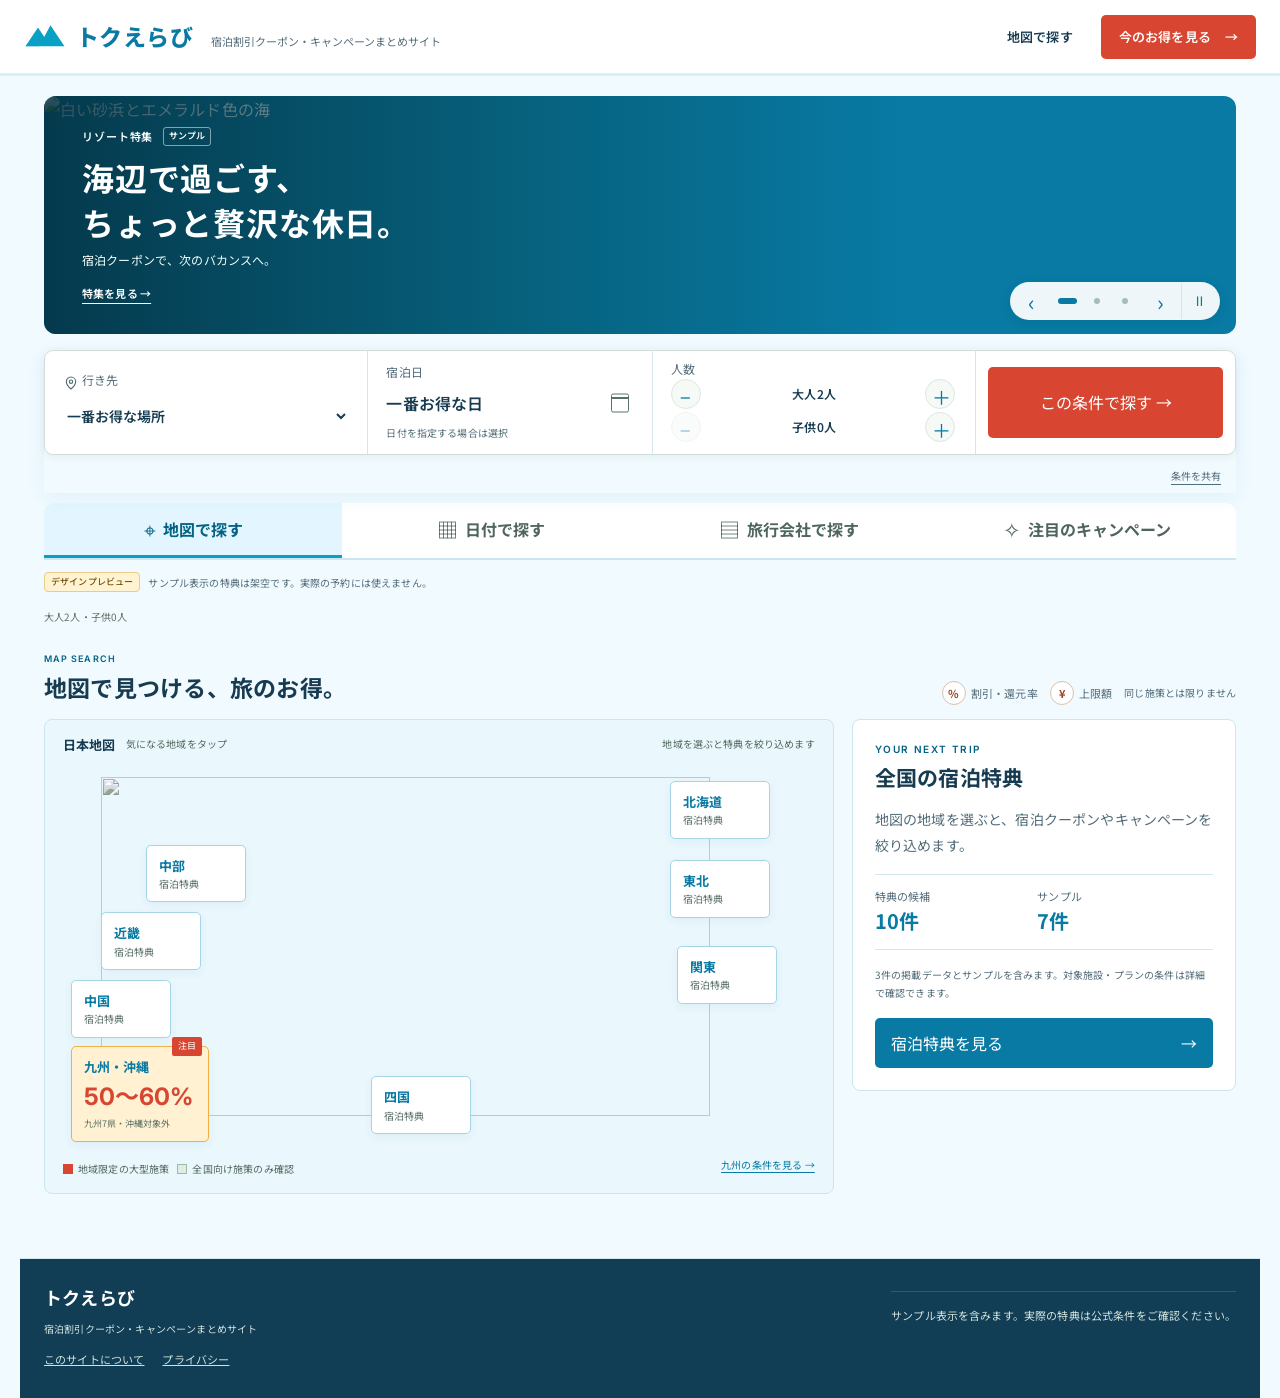
==== commit 2eab83fa: "Refine travel palette and month-first campaign discovery" ====
--- a/index.html
+++ b/index.html
@@ -15,8 +15,8 @@
   <link rel="preconnect" href="https://fonts.googleapis.com">
   <link rel="preconnect" href="https://fonts.gstatic.com" crossorigin>
   <link href="https://fonts.googleapis.com/css2?family=Inter:wght@600;700;800&family=Noto+Sans+JP:wght@400;500;600;700;800&family=Noto+Serif+JP:wght@500;600&display=swap" rel="stylesheet">
-  <link rel="stylesheet" href="styles.css?v=20260929-shippori-v1">
-  <link rel="stylesheet" href="decision-ui.css?v=20261003-flexible-search-v2">
+  <link rel="stylesheet" href="styles.css?v=20261005-sunny-travel-v3">
+  <link rel="stylesheet" href="decision-ui.css?v=20261005-sunny-travel-v3">
 </head>
 <body class="decision-page" data-design="flexible-search-v2">
 <a class="skip-link" href="#decision-main">本文へ移動</a>
@@ -57,7 +57,7 @@
       <label class="field">
         <span><i aria-hidden="true"><svg class="ui-icon" viewBox="0 0 24 24" aria-hidden="true"><path d="M19 10c0 5-7 11-7 11S5 15 5 10a7 7 0 1 1 14 0Z"/><circle cx="12" cy="10" r="2.5"/></svg></i> 行き先</span>
         <select id="destination" name="destination">
-          <option value="">どこでも</option>
+          <option value="">一番お得な場所</option>
           <option value="hokkaido">北海道</option>
           <option value="tohoku">東北</option>
           <option value="kanto">関東</option>
@@ -69,22 +69,13 @@
         </select>
       </label>
 
-      <label class="field">
-        <span><i aria-hidden="true"><svg class="ui-icon" viewBox="0 0 24 24" aria-hidden="true"><rect x="4" y="5" width="16" height="16" rx="2"/><path d="M8 3v4m8-4v4M4 11h16m-11 4h1m4 0h1m-6 3h1m4 0h1"/></svg></i> 旅行する月</span>
-        <select id="travel-month" name="travel-month">
-          <option value="2026-10">2026年10月</option>
-          <option value="2026-11">2026年11月</option>
-          <option value="2026-12">2026年12月</option>
-        </select>
-      </label>
-
       <label class="field date-field">
         <span>宿泊日</span>
         <div class="date-input-wrap">
           <input id="travel-date" name="travel-date" type="date" min="2026-10-01" max="2026-12-31" aria-describedby="travel-date-hint">
-          <span class="date-placeholder" aria-hidden="true">まだ未定</span>
-        </div>
-        <small id="travel-date-hint">未定のままでOK</small>
+          <span class="date-placeholder" aria-hidden="true">一番お得な日</span>
+        </div>
+        <small id="travel-date-hint">日付を指定する場合は選択</small>
       </label>
 
       <fieldset class="field party-field">
@@ -106,7 +97,6 @@
       </button>
     </form>
     <div class="data-level-note">
-      <span>条件は未定でもOK。好きな探し方から。</span>
       <button id="share-state" class="share-state" type="button">条件を共有</button>
     </div>
   </section>
@@ -212,7 +202,7 @@
     <div class="stage-heading">
       <div>
         <p class="stage-index">DATE SEARCH</p>
-        <h2 id="calendar-title">出かけたい日に、お得はある？</h2>
+        <h2 id="calendar-title">お得な月から、旅を見つけよう。</h2>
       </div>
       <div class="metric-key">
         <span><b class="metric-symbol rate">%</b> 割引・還元率</span>
@@ -220,19 +210,21 @@
       </div>
     </div>
 
-    <div class="calendar-workspace">
+    <div id="month-offers" class="month-offers" aria-label="月別のお得一覧"></div>
+    <div id="calendar-workspace" class="calendar-workspace" hidden>
       <div class="calendar-panel">
         <div class="calendar-toolbar">
           <div>
             <strong id="calendar-month-label">2026年10月</strong>
             <span id="calendar-region-label">地域未選択</span>
           </div>
-          <div class="month-navigation"><button id="month-prev" type="button" aria-label="前の月">‹</button><button id="month-next" type="button" aria-label="次の月">›</button></div>
+          <div class="month-navigation"><button id="months-back" type="button">月一覧</button><button id="month-prev" type="button" aria-label="前の月">‹</button><button id="month-next" type="button" aria-label="次の月">›</button></div>
         </div>
         <div class="calendar-data-note">
           <span class="note-icon" aria-hidden="true">!</span>
-          <p>日付から特典を探せます。件数はサンプルを含み、宿泊価格ではありません。</p>
-        </div>
+          <p>宿泊対象期間が分かる特典の最大割引・還元率。サンプルは「例」、定額は円で表示。</p>
+        </div>
+        <div class="calendar-heat-key"><span class="heat-high">高い割引率</span><span class="heat-medium">中程度</span><span class="heat-low">控えめ</span><span>色と％で比較</span></div>
         <div class="weekday-row" aria-hidden="true">
           <span>日</span><span>月</span><span>火</span><span>水</span><span>木</span><span>金</span><span>土</span>
         </div>
@@ -240,10 +232,8 @@
       </div>
 
       <aside class="timing-panel">
-        <p class="summary-kicker">今使える予約特典</p>
-        <h3>予約の候補</h3>
+        <p class="summary-kicker">✦ この期間のお得</p><p class="hint-sort-note">割引・還元率の高い順／定額は別枠</p>
         <div id="booking-hints"></div>
-        <p class="timing-note">対象の宿・プランで使えるかは、予約先で確認できます。</p>
         <button id="to-compare" class="primary-action" type="button">
           予約先を比べる <span aria-hidden="true">→</span>
         </button>
@@ -286,6 +276,7 @@
   </section>
   <section id="panel-campaign" class="decision-stage" data-panel="4" role="tabpanel" aria-labelledby="tab-campaign" hidden>
     <div class="stage-heading"><div><p class="stage-index">CAMPAIGN PICKS</p><h2>注目のキャンペーン</h2></div><a class="quiet-link" href="offers.html">掲載中のお得を見る →</a></div>
+    <p id="best-search-result" class="best-search-result" hidden></p>
     <div id="campaign-picks" class="campaign-picks"></div>
     <p class="photo-caption">写真は旅行先のイメージです。阿蘇：STA3816 / CC BY-SA 3.0。サンプルの名称・金額・期間はデザイン確認用です。</p>
   </section>
@@ -310,6 +301,6 @@
   <small>サンプル表示を含みます。実際の特典は公式条件をご確認ください。</small>
 </footer>
 
-<script src="decision-ui.js?v=20261003-flexible-search-v2" defer></script>
+<script src="decision-ui.js?v=20261005-sunny-travel-v3" defer></script>
 </body>
 </html>
--- a/styles.css
+++ b/styles.css
@@ -1,15 +1,15 @@
 :root{
-  --bg:#f6f8f6;
+  --bg:#f0faff;
   --paper:#ffffff;
-  --ink:#14221f;
-  --muted:#5b6864;
-  --line:#d8e0dc;
-  --green:#006b59;
-  --green-dark:#004b3f;
-  --green-soft:#e6f0ed;
-  --red:#d6372f;
+  --ink:#173c51;
+  --muted:#536c79;
+  --line:#cce5f1;
+  --green:#087aa4;
+  --green-dark:#046282;
+  --green-soft:#e3f6ff;
+  --red:#d84631;
   --max:1240px;
-  --shadow:0 10px 26px rgba(15,49,41,.09);
+  --shadow:0 10px 26px rgba(8,122,164,.09);
   --font-body:"BIZ UDPGothic","Hiragino Sans","Yu Gothic",sans-serif;
   --font-heading:"Zen Kaku Gothic New","BIZ UDPGothic","Hiragino Sans",sans-serif;
   --font-display:"Shippori Mincho","Hiragino Mincho ProN","Yu Mincho",serif;
@@ -355,3 +355,7 @@
   font-weight:500;
   letter-spacing:.06em;
 }
+
+/* The campaign guides share the sunny travel-search theme. */
+.header-cta,.primary-cta,.a8-ad-material a{background:var(--red)}
+.header-cta:hover,.primary-cta:hover,.primary-cta:focus-visible,.a8-ad-material a:hover,.a8-ad-material a:focus-visible{background:#b93122}
--- a/decision-ui.css
+++ b/decision-ui.css
@@ -1,5 +1,5 @@
 /* Travel campaign search: independent map, date, and provider views. */
-:root{--decision-navy:#07594f;--decision-navy-2:#034239;--decision-pink:#b5472b;--decision-pink-soft:#fff3eb;--decision-orange:#b5472b;--decision-line:#dce5e1;--decision-ink:#1c302b;--decision-muted:#596b65;--decision-max:1240px;--decision-paper:#fff;--decision-bg:#f7f9f7;--decision-shadow:0 12px 30px #153d2b12}
+:root{--decision-navy:#087aa4;--decision-navy-2:#046282;--decision-pink:#d84631;--decision-pink-soft:#fff0e5;--decision-orange:#d84631;--decision-line:#d5e7ee;--decision-ink:#173c51;--decision-muted:#536c79;--decision-max:1240px;--decision-paper:#fff;--decision-bg:#f3fbff;--decision-shadow:0 12px 30px #087aa414}
 *{box-sizing:border-box}
 html{scroll-behavior:smooth}
 body.decision-page{--font-body:"Noto Sans JP","Hiragino Sans","Yu Gothic",sans-serif;--font-heading:var(--font-body);--font-display:var(--font-body);margin:0;background:var(--decision-bg);color:var(--decision-ink);font-family:"Noto Sans JP","Hiragino Sans","Yu Gothic",sans-serif;font-size:16px;line-height:1.65}
@@ -10,7 +10,7 @@
 .decision-page img{display:block;max-width:100%}
 .decision-page [hidden]{display:none!important}
 .decision-page h1,.decision-page h2,.decision-page h3{word-break:normal;line-break:strict;text-wrap:pretty}
-.decision-page :is(button,a,input,select,summary):focus-visible{outline:3px solid #07594f;outline-offset:4px;box-shadow:0 0 0 2px white}
+.decision-page :is(button,a,input,select,summary):focus-visible{outline:3px solid #087aa4;outline-offset:4px;box-shadow:0 0 0 2px white}
 .sr-only{position:absolute!important;width:1px!important;height:1px!important;padding:0!important;margin:-1px!important;overflow:hidden!important;clip:rect(0,0,0,0)!important;white-space:nowrap!important;border:0!important}
 .skip-link{position:absolute;z-index:100;top:-100px;left:16px;padding:12px;background:var(--decision-navy);color:white!important}
 .skip-link:focus{top:8px}
@@ -128,16 +128,16 @@
 .region-button[aria-selected="true"]{border:2px solid var(--decision-navy);background:#e9f3ed}
 .region-button[aria-selected="true"]:hover{background:#d6e9dd;box-shadow:0 3px 12px #23452b25}
 .region-button[aria-selected="true"]:active{background:#b9d6c4;transform:translateY(1px);box-shadow:none}
-.region-button::after{content:attr(data-tooltip);position:absolute;z-index:5;bottom:calc(100% + 8px);left:0;padding:8px 10px;border-radius:4px;width:220px;max-width:260px;background:#1c302b;color:#fff;box-shadow:0 4px 12px #0002;font-size:11px;display:none;text-align:left}
+.region-button::after{content:attr(data-tooltip);position:absolute;z-index:5;bottom:calc(100% + 8px);left:0;padding:8px 10px;border-radius:4px;width:220px;max-width:260px;background:#173c51;color:#fff;box-shadow:0 4px 12px #0002;font-size:11px;display:none;text-align:left}
 .region-button:hover::after,.region-button:focus-visible::after{display:block}
 .region-hokkaido{top:3%;right:6%}.region-tohoku{top:24%;right:6%}.region-kanto{top:47%;right:5%}.region-chubu{top:37%;left:11%}.region-kinki{top:50%;left:5%}.region-chugoku{top:65%;left:1%}.region-shikoku{bottom:3%;left:41%}.region-kyushu{bottom:3%;left:1%}
-.region-button.is-hot-region{min-width:138px;min-height:84px;border-color:#b5472b;background:#fff4ed}
+.region-button.is-hot-region{min-width:138px;min-height:84px;border-color:#d84631;background:#fff4ed}
 .hot-badge{position:absolute;right:6px;top:-10px;padding:2px 6px!important;border-radius:2px;background:var(--decision-pink);color:#fff!important;font-size:9px!important}
 .region-button .map-rate{font-family:"Inter","Noto Sans JP",sans-serif;font-size:24px;color:var(--decision-pink);font-weight:700}
 .region-button .map-cap{font-size:9px}
 .map-legend{display:flex;flex-wrap:wrap;gap:12px;align-items:center;padding:16px 22px;font-size:10px;color:#546b60}
 .map-legend>span{display:flex;align-items:center;gap:5px}
-.legend-swatch{display:block;width:10px;height:10px;border:1px solid #9db9a8;background:#e0ede5}.legend-swatch.hot{background:#b5472b;border-color:#b5472b}
+.legend-swatch{display:block;width:10px;height:10px;border:1px solid #9db9a8;background:#e0ede5}.legend-swatch.hot{background:#d84631;border-color:#d84631}
 .map-legend a{min-height:24px;margin-left:auto;color:var(--decision-navy);text-underline-offset:3px}
 .decision-summary,.timing-panel{padding:26px;background:#fff;border:1px solid var(--decision-line);border-radius:8px}
 .region-preview{display:grid;place-items:center;width:56px;height:56px;border-radius:50%;color:var(--decision-navy);background:#edf4ee;font-size:36px;margin:12px 0}
@@ -175,7 +175,7 @@
 .hint-rate{font-size:28px;color:var(--decision-pink);line-height:1.4;white-space:nowrap}
 .booking-benefit-main>span{font-size:11px;color:var(--decision-muted)}
 .booking-hint small{font-size:12px;display:block;margin-top:4px;color:#53645b}
-.status-line{display:block;margin-top:5px;font-size:11px;color:#536b5d}.status-line.active{color:#07594f}.status-line.ended{color:#676d68}
+.status-line{display:block;margin-top:5px;font-size:11px;color:#536b5d}.status-line.active{color:#087aa4}.status-line.ended{color:#676d68}
 .timing-note{font-size:11px;color:var(--decision-muted);margin:16px 0 0}
 .compare-stage-copy{font-size:12px;margin:0;color:var(--decision-muted)}
 .compare-toolbar{display:flex;align-items:center;justify-content:space-between;gap:16px;margin-bottom:20px}
@@ -240,11 +240,11 @@
 @media(min-width:351px) and (max-width:800px){.comparison-table .benefit-cell{grid-column:1;grid-row:1}.comparison-table .estimate-cell{grid-column:2;grid-row:1}.comparison-table .eligibility-cell{grid-column:1/-1;grid-row:2}.comparison-table .provider-cell{grid-column:1/-1;grid-row:3}.comparison-table td[data-label="予約期間"]{grid-column:1/-1;grid-row:4}.comparison-table td:last-child{grid-column:1/-1;grid-row:5}}
 
 /* Independent search axes and compact seasonal campaigns. */
-body.decision-page{background:#f7f9f8}
+body.decision-page{background:#f0faff}
 .decision-header{min-height:68px;padding-top:8px;padding-bottom:8px}
 .brand-sub{margin-left:18px;font-size:11px}
 .decision-main{padding-top:20px}
-.campaign-carousel{position:relative;border-radius:12px;overflow:hidden;background:#07594f;margin-bottom:16px}
+.campaign-carousel{position:relative;border-radius:12px;overflow:hidden;background:#087aa4;margin-bottom:16px}
 .campaign-slide{position:relative;display:block;height:238px;text-decoration:none;color:#fff!important;isolation:isolate}
 .campaign-slide>img{position:absolute;inset:0;width:100%;height:100%;object-fit:cover;object-position:center 55%;z-index:-2}
 .campaign-slide::after{content:"";position:absolute;inset:0;background:linear-gradient(90deg,#042d3bd6 0%,#043b4266 40%,#043b4200 72%);z-index:-1}
@@ -254,14 +254,14 @@
 .banner-copy h2{font-size:32px;color:#fff;line-height:1.38;letter-spacing:.025em;margin:8px 0 6px;font-family:"Noto Sans JP",sans-serif;font-weight:700}
 .banner-copy p{margin:0 0 8px;font-size:12px;color:#f5fffd}
 .banner-cta{display:inline-block;font-size:11px;font-weight:600;text-decoration:underline;text-underline-offset:5px}
-.carousel-controls{position:absolute;right:16px;bottom:14px;display:flex;align-items:center;gap:3px;padding:0 3px;background:#ffffffee;border-radius:24px;color:#07594f;box-shadow:0 2px 12px #00352b1a}
-.carousel-controls button{border:0;background:transparent;color:#07594f;min-width:36px;min-height:36px;font-size:22px;border-radius:50%}
+.carousel-controls{position:absolute;right:16px;bottom:14px;display:flex;align-items:center;gap:3px;padding:0 3px;background:#ffffffee;border-radius:24px;color:#087aa4;box-shadow:0 2px 12px #00352b1a}
+.carousel-controls button{border:0;background:transparent;color:#087aa4;min-width:36px;min-height:36px;font-size:22px;border-radius:50%}
 .carousel-controls button:hover{background:#dcece5}
 .carousel-dots{display:flex;align-items:center}
 .carousel-dots button{position:relative;min-width:28px;font-size:0}
 .carousel-dots button::after{content:"";display:block;width:6px;height:6px;margin:auto;border-radius:50%;background:#a5bdb7}
-.carousel-dots button[aria-pressed="true"]::after{width:19px;border-radius:4px;background:#07594f}
-.carousel-controls #slide-pause{font-size:13px;border-left:1px solid #dce5e1;border-radius:0}
+.carousel-dots button[aria-pressed="true"]::after{width:19px;border-radius:4px;background:#087aa4}
+.carousel-controls #slide-pause{font-size:13px;border-left:1px solid #d5e7ee;border-radius:0}
 .trip-console,body[data-decision-step="2"] .trip-console,body[data-decision-step="3"] .trip-console{margin:0}
 #trip-form{grid-template-columns:1fr .9fr 1fr 1.22fr .9fr;box-shadow:0 2px 8px #173e2510;border-radius:9px}
 .trip-console .field{padding:12px 18px;min-height:92px;gap:3px}
@@ -277,13 +277,13 @@
 .decision-steps{display:grid;grid-template-columns:repeat(4,minmax(0,1fr));gap:0;margin:10px 0 0;border-bottom:1px solid #ccdcd5;scroll-margin-top:80px}
 .step-tab{justify-content:center;gap:7px;padding:13px 8px;font-size:13px;color:#4f6560;border-bottom:3px solid transparent;border-radius:0;min-height:54px;min-width:0}
 .step-tab>span{font-size:21px;line-height:1}
-.step-tab.is-active{border-bottom-color:#07594f;color:#07594f;background:#eaf3ee}
+.step-tab.is-active{border-bottom-color:#087aa4;color:#087aa4;background:#eaf3ee}
 .step-tab:hover:not(:disabled){border-radius:0;background:#edf4ef}
 .design-note{display:flex;align-items:center;gap:8px;margin:12px 0 8px;color:#64726b;font-size:10px;line-height:1.5}
 .sample-badge,.verified-badge{display:inline-block;align-self:start;border:1px solid #d4ddd7;border-radius:4px;padding:2px 6px;font-size:9px;font-weight:500;line-height:1.5;white-space:nowrap;color:#626a65;background:#f6f8f6}
-.verified-badge{color:#07594f;background:#edf5ef;border-color:#c4dacf}
+.verified-badge{color:#087aa4;background:#edf5ef;border-color:#c4dacf}
 .active-filters{display:flex;align-items:center;gap:8px;flex-wrap:wrap;min-height:34px;margin:0 0 18px}
-.active-filters button{border:1px solid #cfe0d5;border-radius:20px;background:#fff;color:#07594f;font-size:11px;min-height:32px;padding:4px 12px}
+.active-filters button{border:1px solid #cfe0d5;border-radius:20px;background:#fff;color:#087aa4;font-size:11px;min-height:32px;padding:4px 12px}
 .active-filters .clear-all{border:0;background:none;text-decoration:underline;text-underline-offset:3px;color:#607066;font-size:10px}
 .party-summary{font-size:10px;color:#607066}
 .stage-heading{margin-bottom:14px;gap:14px}
@@ -308,39 +308,39 @@
 .booking-hint .hint-rate{font-size:23px}
 .booking-hint .sample-badge,.booking-hint .verified-badge{margin-top:5px}
 .provider-filters{display:grid;grid-template-columns:repeat(6,minmax(0,1fr));gap:10px;margin-bottom:18px}
-.provider-filters button{min-width:0;display:flex;align-items:center;justify-content:center;gap:8px;border:1px solid #dce5e1;background:#fff;border-radius:8px;padding:12px 8px;min-height:62px;font-size:11px;color:#4d6057}
-.provider-filters button[aria-pressed="true"]{border-color:#07594f;background:#eaf3ee;color:#07594f;box-shadow:inset 0 0 0 1px #07594f}
-.provider-monogram{width:26px;height:26px;display:grid;place-items:center;background:#edf3f0;color:#07594f;border-radius:5px;font-size:15px;font-weight:700;flex-shrink:0}
+.provider-filters button{min-width:0;display:flex;align-items:center;justify-content:center;gap:8px;border:1px solid #d5e7ee;background:#fff;border-radius:8px;padding:12px 8px;min-height:62px;font-size:11px;color:#4d6057}
+.provider-filters button[aria-pressed="true"]{border-color:#087aa4;background:#eaf3ee;color:#087aa4;box-shadow:inset 0 0 0 1px #087aa4}
+.provider-monogram{width:26px;height:26px;display:grid;place-items:center;background:#edf3f0;color:#087aa4;border-radius:5px;font-size:15px;font-weight:700;flex-shrink:0}
 [data-provider="Yahoo!トラベル"] .provider-monogram{color:#c63228;background:#fff0ef}
 [data-provider="楽天トラベル"] .provider-monogram{color:#b32422;background:#fff0ef}
 [data-provider="じゃらん"] .provider-monogram{color:#a3491b;background:#fff3e8}
 [data-provider="JTB"] .provider-monogram{color:#ae2034;background:#fff1f3}
 [data-provider="一休.com"] .provider-monogram{color:#514329;background:#f4f1e9}
 .offer-grid{display:grid;grid-template-columns:repeat(3,minmax(0,1fr));gap:16px}
-.offer-card{background:#fff;border:1px solid #dce5e1;border-radius:10px;padding:20px;display:flex;flex-direction:column;min-width:0}
+.offer-card{background:#fff;border:1px solid #d5e7ee;border-radius:10px;padding:20px;display:flex;flex-direction:column;min-width:0}
 .offer-card-top{display:flex;align-items:center;justify-content:space-between;gap:8px}
-.provider-wordmark{font-size:12px;font-weight:700;color:#07594f}
+.provider-wordmark{font-size:12px;font-weight:700;color:#087aa4}
 .offer-card h3{font-size:16px;margin:14px 0 8px;line-height:1.6}
-.offer-benefit{font:700 32px/1.3 "Inter","Noto Sans JP",sans-serif;color:#b5472b;margin:0}
+.offer-benefit{font:700 32px/1.3 "Inter","Noto Sans JP",sans-serif;color:#d84631;margin:0}
 .offer-benefit small{font-size:12px;margin-left:6px;font-weight:500}
-.offer-cap{font-size:10px;color:#69766f;margin:5px 0 14px}
-.offer-meta{display:flex;flex-wrap:wrap;gap:6px 12px;padding:10px 0;border-top:1px solid #edf1ed;border-bottom:1px solid #edf1ed;font-size:10px;color:#64726c}
-.offer-description{font-size:11px;color:#5c6c63;line-height:1.8;margin:12px 0 18px}
-.offer-card .offer-detail-button{display:flex;align-items:center;justify-content:space-between;gap:8px;width:100%;min-height:40px;margin-top:auto;background:#f1f7f3;border:0;color:#07594f;padding:8px 12px;font-size:11px;border-radius:5px}
-.card-estimate{font-size:11px;color:#07594f}
+.offer-cap{font-size:10px;color:#536c79;margin:5px 0 14px}
+.offer-meta{display:flex;flex-wrap:wrap;gap:6px 12px;padding:10px 0;border-top:1px solid #e6f2f7;border-bottom:1px solid #e6f2f7;font-size:10px;color:#536c79}
+.offer-description{font-size:11px;color:#536c79;line-height:1.8;margin:12px 0 18px}
+.offer-card .offer-detail-button{display:flex;align-items:center;justify-content:space-between;gap:8px;width:100%;min-height:40px;margin-top:auto;background:#eaf7fc;border:0;color:#087aa4;padding:8px 12px;font-size:11px;border-radius:5px}
+.card-estimate{font-size:11px;color:#087aa4}
 .compare-toolbar{margin-bottom:10px}
 .trip-summary{font-size:12px}
 .assumed-price-panel{margin-bottom:16px}
 .campaign-picks{display:grid;grid-template-columns:repeat(3,minmax(0,1fr));gap:16px}
-.campaign-pick{border:1px solid #dce5e1;background:white;border-radius:10px;overflow:hidden}
+.campaign-pick{border:1px solid #d5e7ee;background:white;border-radius:10px;overflow:hidden}
 .campaign-pick>img{width:100%;height:150px;object-fit:cover}
 .campaign-pick>div{padding:16px}
 .campaign-pick h3{font-size:18px;margin:8px 0}
-.campaign-pick p{font-size:11px;color:#66756c;margin-bottom:12px}
+.campaign-pick p{font-size:11px;color:#536c79;margin-bottom:12px}
 .campaign-pick .offer-detail-button{width:100%;min-height:40px;font-size:11px}
-.empty-state{grid-column:1/-1;padding:28px;background:#fff;border:1px dashed #b7cec0;border-radius:8px;text-align:center;font-size:13px;color:#596b65}
-.empty-state h3{font-size:18px;color:#07594f}
-.sample-detail-note{padding:12px;border:1px solid #dce5e1;background:#f1f6f2;font-size:13px}
+.empty-state{grid-column:1/-1;padding:28px;background:#fff;border:1px dashed #b7cec0;border-radius:8px;text-align:center;font-size:13px;color:#536c79}
+.empty-state h3{font-size:18px;color:#087aa4}
+.sample-detail-note{padding:12px;border:1px solid #d5e7ee;background:#eaf7fc;font-size:13px}
 .load-error{padding:14px;color:#803c27;background:#fff2eb;border:1px solid #efd1c2;border-radius:6px}
 .load-error button{margin-left:10px;border:1px solid #af6a4b;background:#fff;border-radius:5px;min-height:40px}
 .decision-footer{margin-top:0;padding-top:24px;padding-bottom:24px}
@@ -353,13 +353,13 @@
 /* Keep region controls apart even in the compact map. */
 .region-map{height:376px}
 .region-chubu{top:20%;left:11%}.region-kinki{top:38%;left:5%}.region-chugoku{top:56%;left:1%}.region-kyushu{bottom:1%;left:1%}
-.data-loading{font-size:12px;color:#07594f;padding:12px;border:1px solid #dce5e1;border-radius:6px;background:#fff}
+.data-loading{font-size:12px;color:#087aa4;padding:12px;border:1px solid #d5e7ee;border-radius:6px;background:#fff}
 @media(max-width:480px){.region-map{height:360px}.region-chubu{top:23%;left:0}.region-kinki{top:41%;left:0}.region-chugoku{top:59%;left:0}.region-kyushu{bottom:1%;left:0}.region-button.is-hot-region{min-height:70px}}
 @media(max-width:350px){.region-map{height:350px}.region-chugoku{top:58%}}
 .card-condition{font-size:10px;color:#586d62;margin:0 0 12px}
-.campaign-pick a.offer-detail-button{display:flex;align-items:center;justify-content:space-between;text-decoration:none;padding:8px 10px;border:1px solid #d7e4db;border-radius:4px}
+.campaign-pick a.offer-detail-button{display:flex;align-items:center;justify-content:space-between;text-decoration:none;padding:8px 10px;border:1px solid #cce5f1;border-radius:4px}
 .sample-campaign-page{padding-bottom:40px}
-.sample-feature{position:relative;isolation:isolate;border-radius:10px;overflow:hidden;height:260px;color:white;background:#07594f;margin:8px 0 24px}
+.sample-feature{position:relative;isolation:isolate;border-radius:10px;overflow:hidden;height:260px;color:white;background:#087aa4;margin:8px 0 24px}
 .sample-feature>img{position:absolute;inset:0;width:100%;height:100%;object-fit:cover;z-index:-2}
 .sample-feature::after{content:"";position:absolute;inset:0;background:linear-gradient(90deg,#04303bcb,#04303b11);z-index:-1}
 .sample-feature>div{padding:50px 40px}
@@ -368,14 +368,97 @@
 .sample-detail-layout{display:grid;grid-template-columns:1.8fr 1fr;gap:28px;align-items:start}
 .sample-detail-copy h2{font-size:21px;margin:20px 0 10px}
 .sample-detail-copy p{font-size:13px;line-height:1.9}
-.sample-detail-copy dl{background:white;border:1px solid #dce5e1;border-radius:8px;margin:12px 0}
-.sample-detail-copy dl>div{display:grid;grid-template-columns:135px 1fr;padding:14px 18px;gap:16px;border-bottom:1px solid #edf1ed;font-size:12px}
+.sample-detail-copy dl{background:white;border:1px solid #d5e7ee;border-radius:8px;margin:12px 0}
+.sample-detail-copy dl>div{display:grid;grid-template-columns:135px 1fr;padding:14px 18px;gap:16px;border-bottom:1px solid #e6f2f7;font-size:12px}
 .sample-detail-copy dl>div:last-child{border:0}
 .sample-detail-copy dd{margin:0;font-weight:600}
-.sample-detail-benefit{padding:28px;background:white;border:1px solid #dce5e1;border-radius:10px}
+.sample-detail-benefit{padding:28px;background:white;border:1px solid #d5e7ee;border-radius:10px}
 .sample-detail-benefit .offer-benefit{margin-top:18px;font-size:44px}
 .sample-detail-benefit a{text-decoration:none}
 .sample-detail-benefit small{display:block;color:#607268;font-size:10px;margin-top:10px}
 @media(max-width:800px){.sample-detail-layout{grid-template-columns:1fr}.sample-feature{height:220px}.sample-feature>div{padding:35px 25px}.sample-feature h1{font-size:29px}}
 @media(max-width:480px){.sample-feature{height:200px}.sample-feature>div{padding:28px 20px}.sample-feature h1{font-size:25px}.sample-feature p{font-size:12px}.sample-detail-copy dl>div{grid-template-columns:1fr;gap:4px}.sample-detail-benefit{padding:22px}}
 @media(max-width:350px){#tab-campaign{font-size:10.5px;gap:3px}#tab-campaign>span{font-size:16px}}
+
+/* Sunny travel palette, month overview, and explicit discount intensity. */
+.decision-page :is(button,a,input,select,summary):focus-visible{outline-color:#087aa4}
+.decision-header{border-bottom:3px solid #d5f1fc}
+.decision-header .brand-mark{fill:#08a1c4}
+.decision-header-nav .header-text-link:last-child,.search-action{background:#d84631;color:white}
+.search-action:hover{background:#b93122}
+#trip-form{grid-template-columns:1.25fr 1.1fr 1.25fr 1fr}
+.trip-console{border-color:#cce5f1;box-shadow:0 5px 18px #087aa411}
+.data-level-note{justify-content:flex-end;margin-top:4px}
+.decision-steps{background:#fff;border-radius:10px 10px 0 0;overflow:hidden;border-bottom:2px solid #cce5f1}
+.decision-steps .step-tab.is-active{background:#e3f6ff;color:#046282;border-bottom-color:#08a1c4}
+.stage-index,.summary-kicker{color:#046282}
+.design-note{color:#536c79}
+.sample-badge{background:#fff3d2;border-color:#e8cd87;color:#74520c}
+.verified-badge{background:#e9f7fc;border-color:#b5e0f0;color:#046282}
+.primary-action{background:#087aa4}
+.decision-summary,.map-board,.calendar-panel,.timing-panel{border-color:#cce5f1}
+.map-board{background:#eaf7fc}
+.region-button{border-color:#a7d5e8;background:white;box-shadow:0 3px 8px #087aa410}
+.region-button.is-hot-region{background:#fff1d2;border-color:#efb143}
+.decision-footer{background:#113d55}
+.month-offers{display:flex;flex-direction:column;gap:12px}
+.month-offer-row{display:grid;grid-template-columns:100px minmax(0,1fr) 230px 120px;align-items:center;gap:24px;text-align:left;padding:20px 24px;background:white;border:1px solid #cce5f1;border-radius:12px;color:#173c51;box-shadow:0 4px 14px #087aa409;min-height:116px;transition:border-color .15s,box-shadow .15s}
+.month-offer-row:hover{border-color:#08a1c4;box-shadow:0 7px 20px #087aa41c}
+.month-label{display:flex;flex-direction:column;align-items:center;color:#046282;border-right:1px solid #d5e7ee;padding-right:24px}
+.month-label>small{font-size:11px;letter-spacing:.12em}
+.month-label>strong{font-size:34px;line-height:1.2}
+.month-label>strong>small{font-size:14px;margin-left:5px}
+.month-campaign{display:flex;flex-direction:column;align-items:flex-start;gap:4px}
+.month-campaign>strong{font-size:18px}
+.month-campaign>small{color:#536c79;font-size:11px}
+.month-pick-label{font-size:10px;color:#b93122;background:#fff0e5;border-radius:20px;padding:2px 9px}
+.month-saving{display:flex;flex-direction:column;gap:4px}
+.month-saving>strong{font-size:30px;color:#d84631;line-height:1.3}
+.month-saving>small{font-size:11px;color:#536c79}
+.month-open{font-size:12px;color:#046282;font-weight:700;white-space:nowrap}
+.month-open b{font-size:20px;margin-left:8px}
+.month-list-note{font-size:11px;color:#536c79;margin:2px 0}
+.calendar-heat-key{display:flex;flex-wrap:wrap;gap:6px;align-items:center;margin-bottom:12px;font-size:10px}
+.calendar-heat-key>span{padding:3px 8px;border-radius:4px}
+.heat-high{background:#ffdc77;color:#67430b}
+.heat-medium{background:#ffe6d7;color:#963e24}
+.heat-low{background:#edf8fc;color:#426d80}
+.calendar-day.heat-high{background:#ffdc77;border-color:#ebbd47;color:#67430b}
+.calendar-day.heat-medium{background:#ffe6d7;border-color:#f2c3a8;color:#963e24}
+.calendar-day.heat-low{background:#edf8fc;border-color:#cce5f1;color:#426d80}
+.calendar-day .day-offers{color:inherit;font-weight:700;font-size:11px}
+.calendar-day.is-selected{background:#087aa4!important;color:#fff!important;border-color:#046282!important;outline:2px solid #087aa4;outline-offset:1px}
+.calendar-day.is-selected .day-offers{color:white}
+.calendar-day:hover{box-shadow:inset 0 0 0 2px #087aa4}
+.month-navigation #months-back{width:auto;padding:0 10px;font-size:11px}
+.hint-sort-note{font-size:10px;color:#536c79;margin:6px 0 10px}
+.booking-hint{display:flex;flex-direction:column;align-items:flex-start;gap:3px;border:1px solid #d5e7ee;border-radius:8px;padding:12px;margin:8px 0;width:100%;background:white;text-align:left;color:#173c51}
+.booking-hint:first-child{background:#fff7e5;border-color:#efc661}
+.booking-benefit-main{justify-content:flex-start;gap:8px;width:100%;align-items:center}
+.hint-rank{display:inline-grid;place-items:center;border-radius:50%;width:22px;height:22px;background:#087aa4;color:#fff;font-size:12px;font-weight:700}
+.booking-hint:first-child .hint-rank{background:#d84631}
+.hint-rate{color:#d84631;font-size:24px}
+.hint-name{font-size:13px}
+.hint-cap{font-size:11px;color:#8e432c;margin:0}
+.hint-scope{font-size:11px;color:#046282}
+.booking-hint>small{font-size:10px;color:#536c79}
+.campaign-card-rate{display:block;font-size:28px;line-height:1.3;color:#d84631}
+.campaign-pick .hint-cap{margin-top:6px}
+.campaign-pick .offer-detail-button{background:#eaf7fc;color:#046282;border:1px solid #cce5f1;border-radius:6px;padding:8px 12px}
+.campaign-pick .quiet-link{display:block;font-size:11px;margin-top:10px;color:#046282}
+.campaign-visual{height:110px;display:grid;place-items:center;background:linear-gradient(130deg,#e2f6ff,#fff3cb);color:#08a1c4;font-size:54px}
+.campaign-pick.is-recommended{border:2px solid #d84631;box-shadow:0 0 0 4px #ffe6d7}
+.best-search-result{padding:14px 18px;background:#fff1d2;border:1px solid #efc661;border-radius:8px;font-size:13px}
+.campaign-pop-benefit{font-size:48px;color:#d84631;font-weight:800;line-height:1.3;margin:14px 0 4px}
+.campaign-condition{font-size:12px;color:#536c79}
+.dialog-content>.primary-action{display:flex;text-decoration:none;margin-top:16px}
+.dialog-content>.dialog-source{display:inline-block;margin-top:12px;font-size:12px}
+.offer-dialog::backdrop{background:#113d5577;backdrop-filter:blur(3px)}
+@media(max-width:1000px){.month-offer-row{grid-template-columns:70px minmax(0,1fr) 190px;gap:16px;padding:18px}.month-open{grid-column:2/-1;text-align:right}.month-label{padding-right:16px}}
+@media(max-width:800px){#trip-form{grid-template-columns:1fr 1fr}.party-field{grid-column:1/-1}.party-field .stepper{max-width:300px}.month-offer-row{grid-template-columns:65px minmax(0,1fr) 165px;gap:14px}.month-campaign>strong{font-size:16px}.month-saving>strong{font-size:26px}.calendar-workspace{gap:16px}}
+@media(max-width:480px){.month-offer-row{grid-template-columns:54px minmax(0,1fr);gap:10px 14px;padding:16px 14px}.month-label{grid-row:1/3;padding-right:10px;align-self:stretch;justify-content:center}.month-label>strong{font-size:30px}.month-campaign>strong{font-size:15px}.month-campaign>small{font-size:10px}.month-saving{grid-column:2;gap:3px}.month-saving>strong{font-size:25px}.month-saving>small{font-size:10px}.month-open{grid-column:2;text-align:left;font-size:11px}.month-offers{gap:10px}.month-list-note{font-size:10px}.calendar-day .day-offers{font-size:8px;white-space:nowrap}.calendar-heat-key{font-size:8px;gap:4px}.calendar-heat-key>span{padding:3px 5px}.calendar-data-note p{font-size:9px}.calendar-toolbar>div:first-child{display:flex;flex-direction:column}.calendar-toolbar{gap:6px}.month-navigation{gap:3px}.month-navigation button{width:28px;min-width:28px;padding:0}.month-navigation #months-back{padding:0 6px;font-size:10px}.party-field .stepper{max-width:none}.hint-sort-note{font-size:9px}.booking-hint{padding:12px}.campaign-pop-benefit{font-size:40px}}
+
+.campaign-picks{grid-template-columns:repeat(2,minmax(0,1fr))}
+.calendar-day.heat-fixed{background:#edf8fc;color:#426d80;border-color:#cce5f1}
+@media(max-width:480px){.campaign-picks{grid-template-columns:1fr}.campaign-pick .campaign-visual{height:100%;min-height:180px}.calendar-day.heat-fixed .day-offers{font-size:7px}}
+.decision-page a.primary-action{color:#fff}
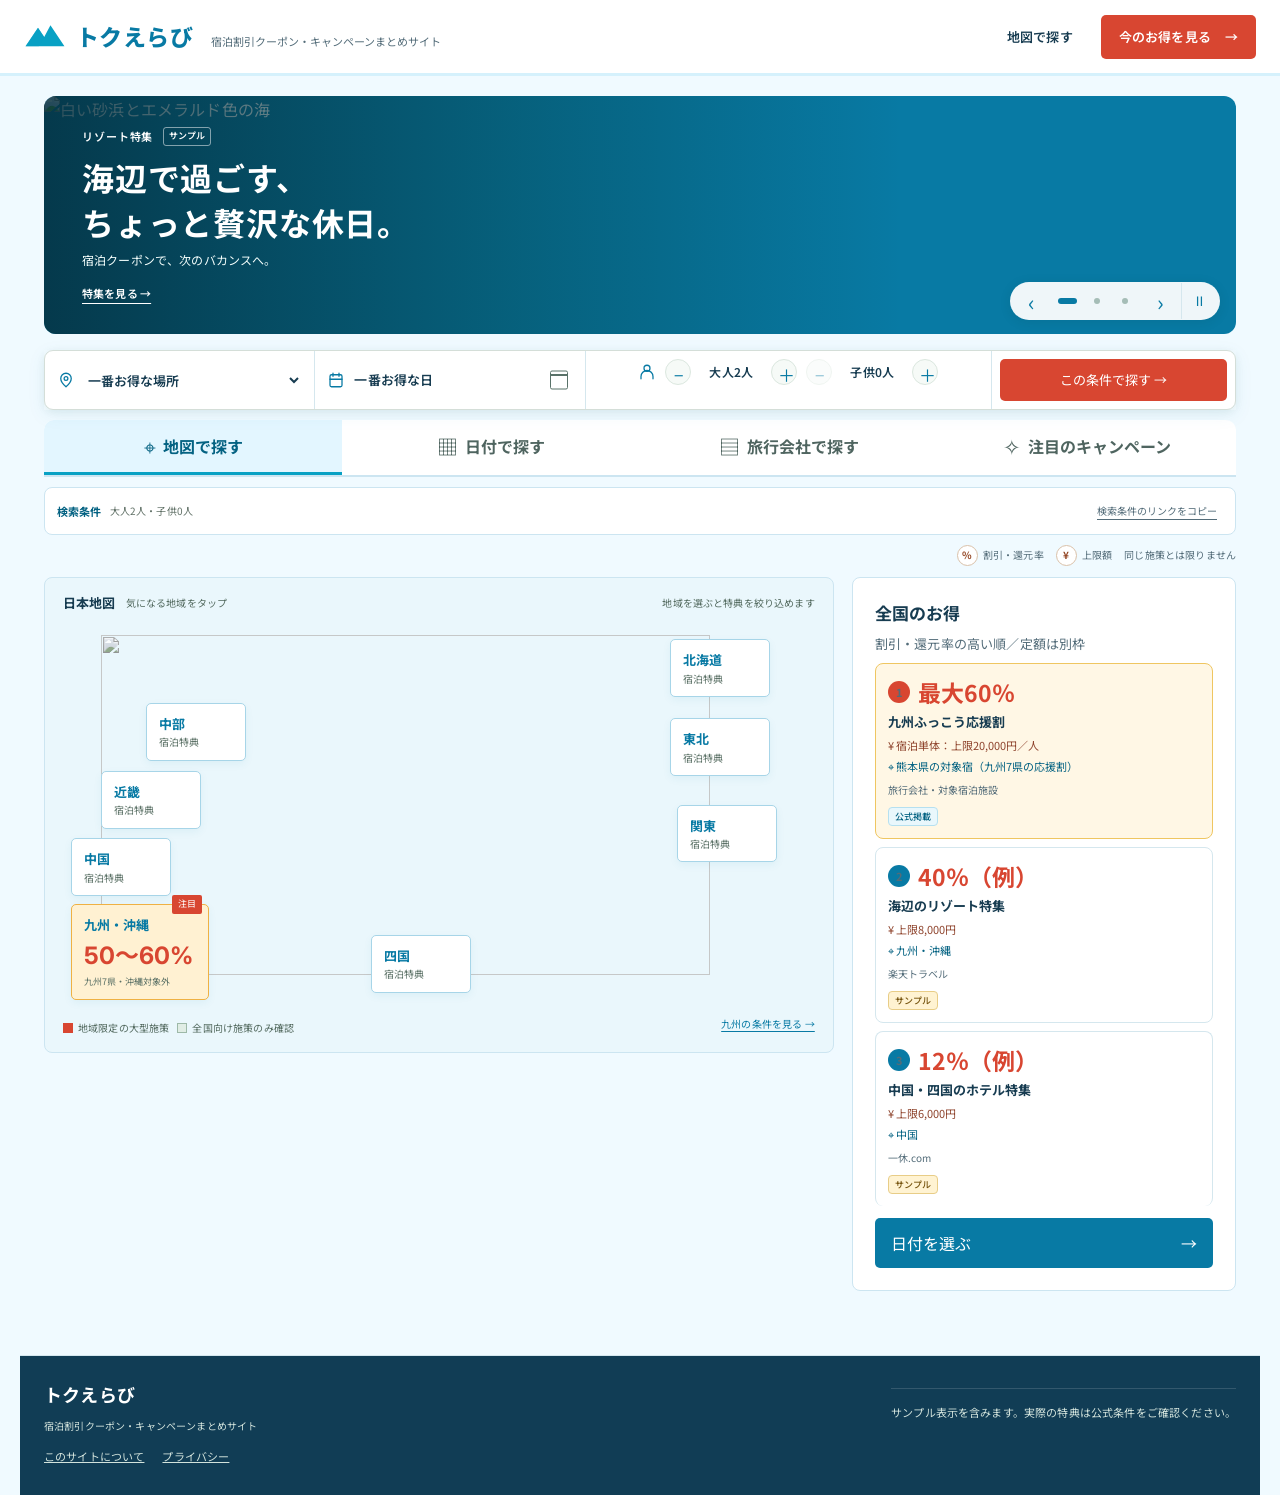
==== commit faac6dea: "Compact search controls and extend regional date discovery" ====
--- a/index.html
+++ b/index.html
@@ -15,8 +15,8 @@
   <link rel="preconnect" href="https://fonts.googleapis.com">
   <link rel="preconnect" href="https://fonts.gstatic.com" crossorigin>
   <link href="https://fonts.googleapis.com/css2?family=Inter:wght@600;700;800&family=Noto+Sans+JP:wght@400;500;600;700;800&family=Noto+Serif+JP:wght@500;600&display=swap" rel="stylesheet">
-  <link rel="stylesheet" href="styles.css?v=20261005-sunny-travel-v3">
-  <link rel="stylesheet" href="decision-ui.css?v=20261005-sunny-travel-v3">
+  <link rel="stylesheet" href="styles.css?v=20261005-compact-search-v4">
+  <link rel="stylesheet" href="decision-ui.css?v=20261005-compact-search-v4">
 </head>
 <body class="decision-page" data-design="flexible-search-v2">
 <a class="skip-link" href="#decision-main">本文へ移動</a>
@@ -55,7 +55,7 @@
   <section class="trip-console" aria-label="旅行条件">
     <form id="trip-form" autocomplete="off">
       <label class="field">
-        <span><i aria-hidden="true"><svg class="ui-icon" viewBox="0 0 24 24" aria-hidden="true"><path d="M19 10c0 5-7 11-7 11S5 15 5 10a7 7 0 1 1 14 0Z"/><circle cx="12" cy="10" r="2.5"/></svg></i> 行き先</span>
+        <span class="field-icon" aria-hidden="true"><i><svg class="ui-icon" viewBox="0 0 24 24" aria-hidden="true"><path d="M19 10c0 5-7 11-7 11S5 15 5 10a7 7 0 1 1 14 0Z"/><circle cx="12" cy="10" r="2.5"/></svg></i></span><span class="sr-only">行き先</span>
         <select id="destination" name="destination">
           <option value="">一番お得な場所</option>
           <option value="hokkaido">北海道</option>
@@ -70,16 +70,15 @@
       </label>
 
       <label class="field date-field">
-        <span>宿泊日</span>
+        <span class="field-icon" aria-hidden="true"><svg class="ui-icon" viewBox="0 0 24 24"><rect x="4" y="5" width="16" height="16" rx="2"/><path d="M8 3v4m8-4v4M4 11h16"/></svg></span><span class="sr-only">宿泊日</span>
         <div class="date-input-wrap">
-          <input id="travel-date" name="travel-date" type="date" min="2026-10-01" max="2026-12-31" aria-describedby="travel-date-hint">
+          <input id="travel-date" name="travel-date" type="date" min="2026-10-01" max="2027-03-31">
           <span class="date-placeholder" aria-hidden="true">一番お得な日</span>
         </div>
-        <small id="travel-date-hint">日付を指定する場合は選択</small>
       </label>
 
       <fieldset class="field party-field">
-        <legend>人数</legend>
+        <legend class="sr-only">人数</legend><span class="field-icon" aria-hidden="true"><svg class="ui-icon" viewBox="0 0 24 24"><circle cx="12" cy="7" r="4"/><path d="M4 21v-3a8 8 0 0 1 16 0v3"/></svg></span>
         <div class="stepper" aria-label="大人人数">
           <button id="adult-minus" type="button" aria-label="大人を1人減らす">−</button>
           <output id="adult-count" for="adult-minus adult-plus">大人2人</output>
@@ -96,9 +95,6 @@
         お得を探す <span aria-hidden="true">→</span>
       </button>
     </form>
-    <div class="data-level-note">
-      <button id="share-state" class="share-state" type="button">条件を共有</button>
-    </div>
   </section>
 
   <nav id="search-tabs" class="decision-steps" aria-label="探し方" role="tablist">
@@ -107,17 +103,12 @@
     <button id="tab-provider" class="step-tab" type="button" data-step="3" role="tab" aria-selected="false" aria-controls="panel-provider" tabindex="-1"><span aria-hidden="true">▤</span><strong>旅行会社で探す</strong></button>
     <button id="tab-campaign" class="step-tab" type="button" data-step="4" role="tab" aria-selected="false" aria-controls="panel-campaign" tabindex="-1"><span aria-hidden="true">✧</span><strong>注目のキャンペーン</strong></button>
   </nav>
-  <div class="design-note"><span class="sample-badge">デザインプレビュー</span><span>サンプル表示の特典は架空です。実際の予約には使えません。</span></div>
-  <div id="active-filters" class="active-filters" aria-label="選択中の条件"></div>
+  <div class="filter-console"><div id="active-filters" class="active-filters" aria-label="選択中の条件"></div><button id="share-state" class="share-state" type="button">検索条件のリンクをコピー</button></div>
 
   <div id="status-message" class="sr-only" aria-live="polite"></div>
 
   <section class="decision-stage is-active" id="panel-map" role="tabpanel" data-panel="1" aria-labelledby="tab-map">
-    <div class="stage-heading">
-      <div>
-        <p class="stage-index">MAP SEARCH</p>
-        <h2 id="map-title">地図で見つける、旅のお得。</h2>
-      </div>
+    <div class="stage-heading metric-heading">
       <div class="metric-key" aria-label="表示する数値の意味">
         <span><b class="metric-symbol rate">%</b> 割引・還元率</span>
         <span><b class="metric-symbol cap">¥</b> 上限額</span>
@@ -175,23 +166,10 @@
       </div>
 
       <aside class="decision-summary" aria-labelledby="region-summary-title">
-        <p class="summary-kicker">YOUR NEXT TRIP</p><div class="region-preview" aria-hidden="true"><svg class="ui-icon" viewBox="0 0 24 24" aria-hidden="true"><path d="M19 10c0 5-7 11-7 11S5 15 5 10a7 7 0 1 1 14 0Z"/><circle cx="12" cy="10" r="2.5"/></svg></div>
-        <h3 id="region-summary-title">気になる地域は？</h3>
-        <p id="region-summary-copy">気になる地域を選んで、宿泊クーポンやキャンペーンをチェック。</p>
-        <div id="region-metrics" class="summary-metrics" hidden>
-          <div>
-            <span>特典の候補</span>
-            <strong id="region-offer-count">2施策</strong>
-          </div>
-          <div>
-            <span>サンプル</span>
-            <strong id="region-rate">10％ / 15％以上</strong>
-          </div>
-        </div>
-        <p id="region-caveat" class="summary-caveat" hidden>割引率と上限額は、別の施策で最大になることがあります。</p>
-        <button id="to-calendar" class="primary-action" type="button">
-          日付を見る <span aria-hidden="true">→</span>
-        </button>
+        <h3 id="region-summary-title">全国のお得</h3>
+        <p class="hint-sort-note">割引・還元率の高い順／定額は別枠</p>
+        <div id="map-booking-hints"></div>
+        <button id="to-calendar" class="primary-action" type="button">日付を選ぶ <span aria-hidden="true">→</span></button>
       </aside>
     </div>
 
@@ -199,11 +177,7 @@
   </section>
 
   <section class="decision-stage" id="panel-date" role="tabpanel" data-panel="2" aria-labelledby="tab-date" hidden>
-    <div class="stage-heading">
-      <div>
-        <p class="stage-index">DATE SEARCH</p>
-        <h2 id="calendar-title">お得な月から、旅を見つけよう。</h2>
-      </div>
+    <div class="stage-heading metric-heading">
       <div class="metric-key">
         <span><b class="metric-symbol rate">%</b> 割引・還元率</span>
         <span><b class="metric-symbol cap">¥</b> 上限額</span>
@@ -214,17 +188,10 @@
     <div id="calendar-workspace" class="calendar-workspace" hidden>
       <div class="calendar-panel">
         <div class="calendar-toolbar">
-          <div>
-            <strong id="calendar-month-label">2026年10月</strong>
-            <span id="calendar-region-label">地域未選択</span>
-          </div>
-          <div class="month-navigation"><button id="months-back" type="button">月一覧</button><button id="month-prev" type="button" aria-label="前の月">‹</button><button id="month-next" type="button" aria-label="次の月">›</button></div>
-        </div>
-        <div class="calendar-data-note">
-          <span class="note-icon" aria-hidden="true">!</span>
-          <p>宿泊対象期間が分かる特典の最大割引・還元率。サンプルは「例」、定額は円で表示。</p>
-        </div>
-        <div class="calendar-heat-key"><span class="heat-high">高い割引率</span><span class="heat-medium">中程度</span><span class="heat-low">控えめ</span><span>色と％で比較</span></div>
+          <div class="calendar-month-switch"><button id="month-prev" type="button" aria-label="前の月">‹</button><strong id="calendar-month-label">2026年10月</strong><button id="month-next" type="button" aria-label="次の月">›</button></div>
+          <div class="calendar-context"><button id="calendar-region-label" type="button" aria-label="地域を地図で選び直す">全国</button><button id="months-back" type="button">月一覧</button></div>
+        </div>
+        <div class="calendar-heat-key"><span class="heat-high">高い割引率</span><span class="heat-medium">中程度</span><span class="heat-low">控えめ</span></div>
         <div class="weekday-row" aria-hidden="true">
           <span>日</span><span>月</span><span>火</span><span>水</span><span>木</span><span>金</span><span>土</span>
         </div>
@@ -301,6 +268,6 @@
   <small>サンプル表示を含みます。実際の特典は公式条件をご確認ください。</small>
 </footer>
 
-<script src="decision-ui.js?v=20261005-sunny-travel-v3" defer></script>
+<script src="decision-ui.js?v=20261005-compact-search-v4" defer></script>
 </body>
 </html>
--- a/decision-ui.css
+++ b/decision-ui.css
@@ -462,3 +462,53 @@
 .calendar-day.heat-fixed{background:#edf8fc;color:#426d80;border-color:#cce5f1}
 @media(max-width:480px){.campaign-picks{grid-template-columns:1fr}.campaign-pick .campaign-visual{height:100%;min-height:180px}.calendar-day.heat-fixed .day-offers{font-size:7px}}
 .decision-page a.primary-action{color:#fff}
+/* Compact travel conditions and consistent region/date discovery. */
+#trip-form{grid-template-columns:1fr 1fr 1.5fr .9fr;min-height:58px;align-items:stretch}
+.trip-console .field{display:flex;flex-direction:row;align-items:center;gap:9px;padding:8px 12px;min-height:58px}
+.trip-console .field>.field-icon{display:inline-flex;align-items:center;flex:0 0 18px;color:#087aa4;margin:0}
+.field-icon .ui-icon{width:18px;height:18px}
+.trip-console .field input,.trip-console .field select{font-size:13px;min-height:38px;padding:0 15px 0 0}
+.date-field .date-input-wrap{flex:1;min-width:0}
+.date-placeholder{font-size:13px}
+.party-field{justify-content:center}
+.party-field .stepper,.party-field .stepper:first-of-type{margin:0;grid-template-columns:26px minmax(48px,1fr) 26px;gap:4px;flex:1;max-width:132px}
+.party-field .stepper button{width:26px;height:26px;font-size:17px}
+.party-field .stepper output{font-size:12px;white-space:nowrap}
+#trip-form .search-action{min-height:40px;margin:8px;font-size:13px;padding:8px}
+.filter-console{display:flex;align-items:center;justify-content:space-between;gap:12px;background:#fff;border:1px solid #cce5f1;border-radius:8px;margin:10px 0 8px;padding:6px 12px}
+.filter-console.is-filtered{background:#e3f6ff;border:2px solid #08a1c4;padding:5px 11px;box-shadow:0 2px 8px #087aa40d}
+.filter-console .active-filters{margin:0;display:flex;align-items:center;flex-wrap:wrap;gap:8px}
+.filters-label{font-size:11px;color:#046282;white-space:nowrap}
+.filter-console .share-state{color:#536c79;white-space:nowrap;min-height:30px}
+#panel-map>.metric-heading,#panel-date>.metric-heading{justify-content:flex-end;align-items:center;margin:6px 0 10px;min-height:24px}
+.metric-heading .metric-key{display:flex;flex-wrap:wrap;justify-content:flex-end;gap:12px;font-size:10px}
+.metric-heading .metric-symbol{width:21px;height:21px}
+.decision-summary h3{margin:0 0 6px;font-size:17px}
+.decision-summary .hint-sort-note{margin:0 0 8px}
+.decision-summary .primary-action{margin-top:12px}
+.calendar-workspace{align-items:stretch;scroll-margin-top:90px}
+.calendar-workspace>.calendar-panel,.calendar-workspace>.timing-panel{height:100%}
+.calendar-panel{display:flex;flex-direction:column}
+.calendar-grid{flex:1;grid-auto-rows:minmax(76px,1fr)}
+.calendar-day{flex-direction:column;gap:3px;padding:6px 2px;min-height:76px}
+.calendar-blank{min-height:76px}
+.calendar-day .day-cap,.calendar-day .day-count{color:inherit;font-size:9px;line-height:1.25;font-weight:500}
+.calendar-day .day-count{opacity:.8}
+.calendar-toolbar{gap:10px;align-items:center;margin-bottom:12px}
+.calendar-toolbar .calendar-month-switch{display:flex;flex-wrap:nowrap;align-items:center;justify-content:center;gap:12px}
+.calendar-month-switch>strong{font-size:22px;white-space:nowrap}
+.calendar-month-switch>button,#months-back{min-width:36px;min-height:36px;border:1px solid #cce5f1;background:#edf8fc;color:#046282;border-radius:5px;font-size:22px;padding:0 9px}
+.calendar-month-switch>button:disabled{opacity:.4}
+.calendar-context{display:flex;align-items:center;gap:14px}
+#calendar-region-label{border:0;background:transparent;font-size:12px;color:#046282;padding:8px 0;text-decoration:underline;text-underline-offset:4px;min-height:36px}
+#months-back{font-size:11px;white-space:nowrap}
+.calendar-toolbar .calendar-context{flex-direction:row}
+.calendar-day.is-selected .day-cap,.calendar-day.is-selected .day-count{color:#fff}
+@media(max-width:1100px){#trip-form{grid-template-columns:1fr 1fr 1.45fr .9fr}.trip-console .field{padding:8px;gap:6px}.party-field .stepper{grid-template-columns:24px minmax(42px,1fr) 24px;gap:2px}.party-field .stepper output{font-size:11px}.calendar-toolbar{flex-wrap:wrap}.calendar-context{margin-left:auto}}
+@media(max-width:800px){#trip-form{grid-template-columns:1fr 1fr}.trip-console .party-field{grid-column:1/-1;justify-content:center;min-height:48px;gap:16px}.trip-console .field{min-height:48px}.party-field .stepper{flex:0 1 130px;max-width:130px}#trip-form .search-action{grid-column:1/-1;margin:4px 8px 8px;min-height:40px}.calendar-grid{flex:none;grid-auto-rows:minmax(76px,auto)}.calendar-workspace>.calendar-panel,.calendar-workspace>.timing-panel{height:auto}.filter-console{gap:8px;flex-wrap:wrap}.filter-console .share-state{margin-left:auto}.metric-heading .metric-key{display:flex}.calendar-toolbar .calendar-month-switch{gap:10px}.calendar-month-switch>strong{font-size:22px}.calendar-toolbar{flex-wrap:nowrap}}
+@media(max-width:480px){.trip-console .field{padding:6px 10px;gap:6px}.trip-console .field input,.trip-console .field select,.date-placeholder{font-size:12px}.trip-console .party-field{gap:10px}.party-field .stepper,.party-field .stepper:first-of-type{grid-template-columns:26px minmax(48px,1fr) 26px;gap:4px;flex:1;max-width:130px}.party-field .stepper output{font-size:11px}.filter-console{padding:6px 9px;margin:8px 0}.filter-console.is-filtered{padding:5px 8px}.filter-console .active-filters{gap:5px}.filter-console .share-state{font-size:9px!important;min-height:24px}.metric-heading .metric-key{font-size:9px;gap:9px}.metric-heading .metric-key>small{font-size:8px}.calendar-panel{padding:14px}.calendar-toolbar{flex-wrap:wrap;gap:6px}.calendar-toolbar .calendar-month-switch{flex-direction:row;gap:8px;flex:1}.calendar-month-switch>strong{font-size:20px}.calendar-month-switch>button{min-width:32px;min-height:32px;padding:0 7px}.calendar-toolbar .calendar-context{flex-direction:row;justify-content:space-between;flex-basis:100%;margin:0;gap:10px}.calendar-toolbar .calendar-context>button{font-size:11px}.calendar-day .day-offers{font-size:9px}.calendar-day .day-cap{font-size:6.5px;letter-spacing:-.02em;white-space:nowrap}.calendar-day .day-count{font-size:7px}.calendar-grid,.weekday-row{gap:4px}.calendar-day,.calendar-blank{min-height:74px}.calendar-grid{grid-auto-rows:minmax(74px,auto)}.day-number{font-size:16px}}
+@media(max-width:350px){.trip-console .field{padding:6px 7px;gap:4px}.trip-console .field input,.trip-console .field select,.date-placeholder{font-size:11px}.party-field .stepper{max-width:112px}.party-field .stepper button{width:24px;height:24px}.calendar-day .day-cap{font-size:5.5px}}
+
+.calendar-toolbar>div.calendar-month-switch:first-child{flex-direction:row;flex-wrap:nowrap;align-items:center;gap:12px}
+@media(max-width:480px){.calendar-toolbar>div.calendar-month-switch:first-child{gap:8px}.calendar-day .day-cap{font-size:9px;letter-spacing:-.02em}.day-cap .cap-prefix{display:none}.filter-console .share-state{display:none}.calendar-day .day-count{font-size:8px}}
+@media(max-width:350px){.calendar-day .day-cap{font-size:8px}}
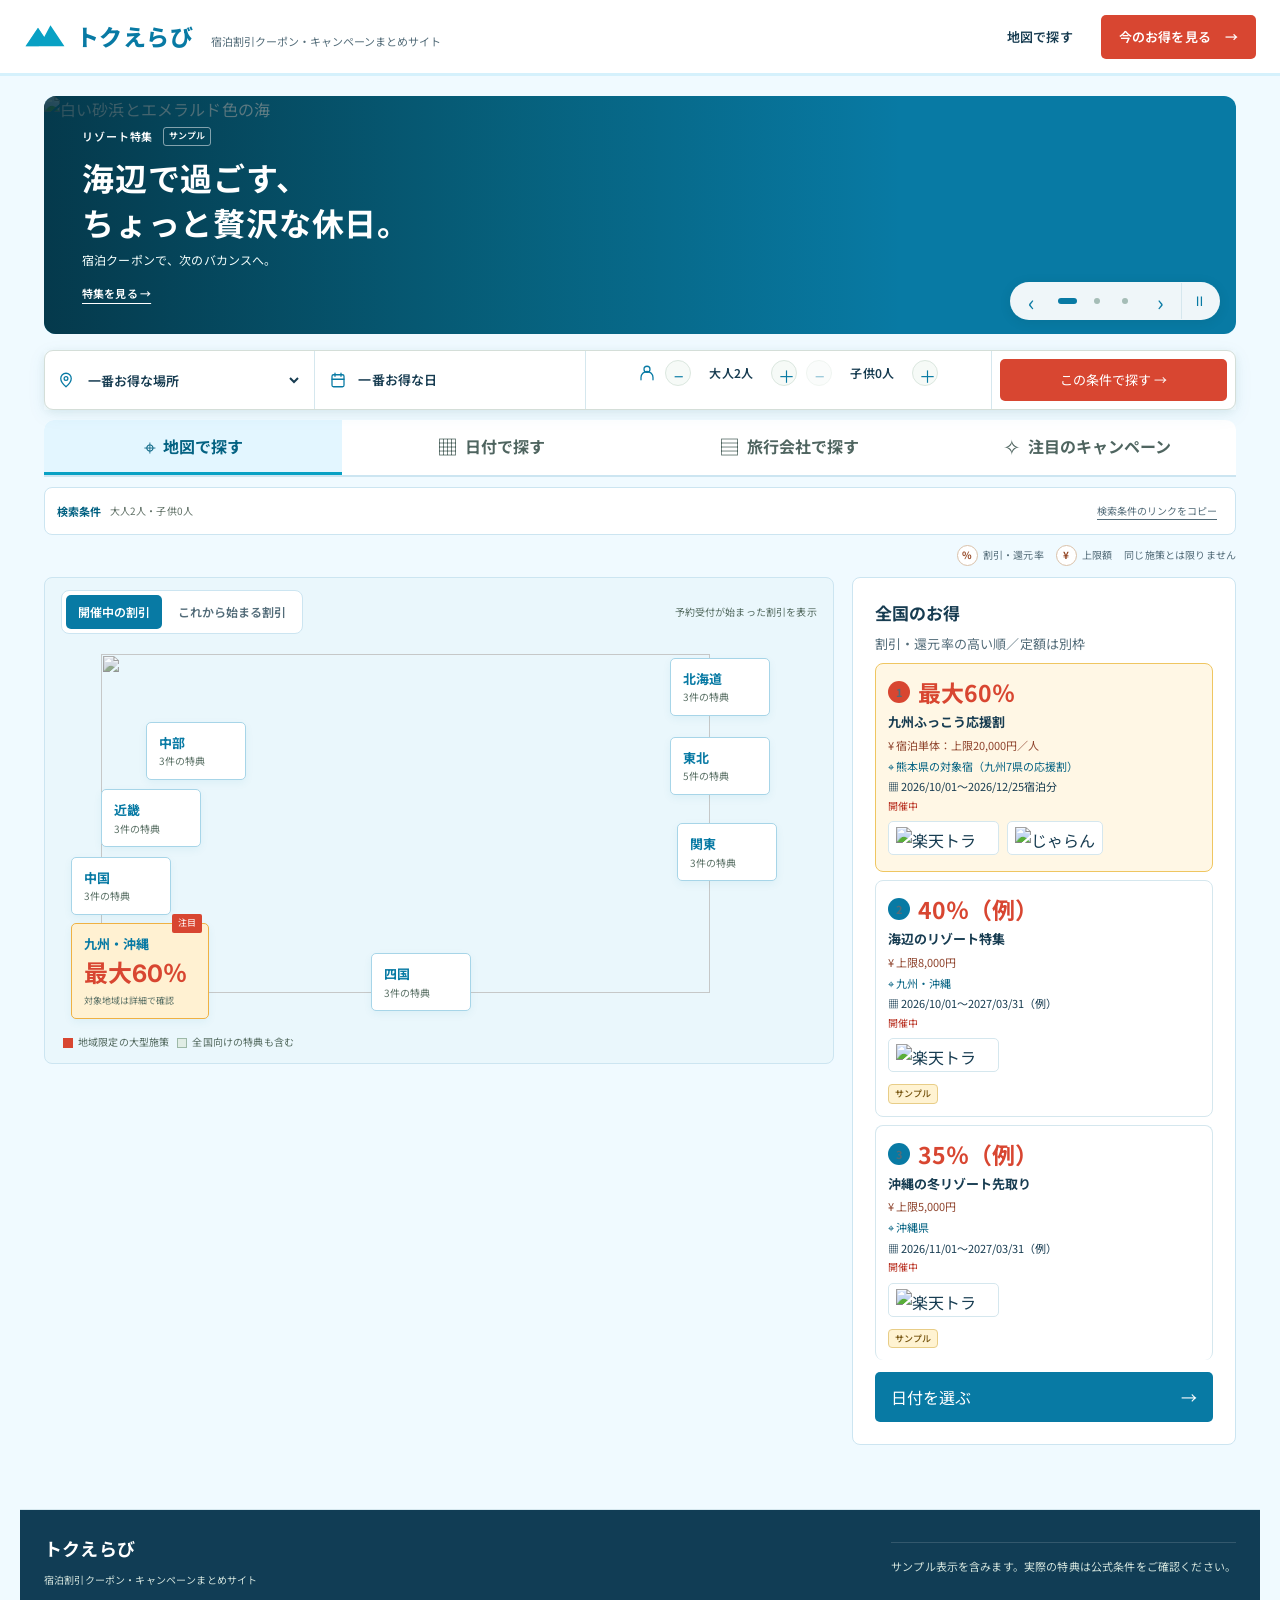
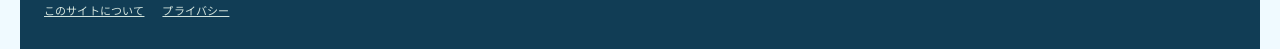
==== commit d5bc5b0e: "Add booking phases and geographic campaign drilldowns" ====
--- a/index.html
+++ b/index.html
@@ -15,8 +15,8 @@
   <link rel="preconnect" href="https://fonts.googleapis.com">
   <link rel="preconnect" href="https://fonts.gstatic.com" crossorigin>
   <link href="https://fonts.googleapis.com/css2?family=Inter:wght@600;700;800&family=Noto+Sans+JP:wght@400;500;600;700;800&family=Noto+Serif+JP:wght@500;600&display=swap" rel="stylesheet">
-  <link rel="stylesheet" href="styles.css?v=20261005-compact-search-v4">
-  <link rel="stylesheet" href="decision-ui.css?v=20261005-compact-search-v4">
+  <link rel="stylesheet" href="styles.css?v=20261005-geography-search-v5">
+  <link rel="stylesheet" href="decision-ui.css?v=20261005-geography-search-v5">
 </head>
 <body class="decision-page" data-design="flexible-search-v2">
 <a class="skip-link" href="#decision-main">本文へ移動</a>
@@ -70,7 +70,7 @@
       </label>
 
       <label class="field date-field">
-        <span class="field-icon" aria-hidden="true"><svg class="ui-icon" viewBox="0 0 24 24"><rect x="4" y="5" width="16" height="16" rx="2"/><path d="M8 3v4m8-4v4M4 11h16"/></svg></span><span class="sr-only">宿泊日</span>
+        <button id="date-picker" class="field-icon date-picker" type="button" aria-label="宿泊日を選ぶ"><svg class="ui-icon" aria-hidden="true" viewBox="0 0 24 24"><rect x="4" y="5" width="16" height="16" rx="2"/><path d="M8 3v4m8-4v4M4 11h16"/></svg></button><span class="sr-only">宿泊日</span>
         <div class="date-input-wrap">
           <input id="travel-date" name="travel-date" type="date" min="2026-10-01" max="2027-03-31">
           <span class="date-placeholder" aria-hidden="true">一番お得な日</span>
@@ -120,8 +120,7 @@
       <div class="map-board">
         <div class="map-board-head">
           <div>
-            <strong>日本地図</strong>
-            <span>気になる地域をタップ</span>
+            <div class="availability-tabs" data-availability-view="map" role="group" aria-label="割引の開催状況"><button type="button" data-availability="active" aria-pressed="true">開催中の割引</button><button type="button" data-availability="upcoming" aria-pressed="false">これから始まる割引</button></div>
           </div>
           <p id="regional-readiness">地域を選ぶと特典を絞り込めます</p>
         </div>
@@ -158,10 +157,10 @@
           </button>
         </div>
 
+        <div id="geo-detail" class="geo-detail" hidden></div>
         <div class="map-legend" aria-label="地図の見方">
           <span><i class="legend-swatch hot"></i>地域限定の大型施策</span>
-          <span><i class="legend-swatch national"></i>全国向け施策のみ確認</span>
-          <a href="kyushu-recovery-discount.html">九州の条件を見る →</a>
+          <span><i class="legend-swatch national"></i>全国向けの特典も含む</span>
         </div>
       </div>
 
@@ -177,14 +176,16 @@
   </section>
 
   <section class="decision-stage" id="panel-date" role="tabpanel" data-panel="2" aria-labelledby="tab-date" hidden>
-    <div class="stage-heading metric-heading">
+    <div class="stage-heading metric-heading availability-heading">
       <div class="metric-key">
         <span><b class="metric-symbol rate">%</b> 割引・還元率</span>
         <span><b class="metric-symbol cap">¥</b> 上限額</span>
       </div>
+<div class="availability-tabs" data-availability-view="date" role="group" aria-label="クーポンの開催状況"><button type="button" data-availability="active" aria-pressed="true">今出てるクーポン</button><button type="button" data-availability="upcoming" aria-pressed="false">これから出るクーポン</button><button type="button" data-availability="all" aria-pressed="false">両方</button></div>
     </div>
 
     <div id="month-offers" class="month-offers" aria-label="月別のお得一覧"></div>
+    <section id="month-campaigns" class="month-campaigns" aria-label="選択月のキャンペーン一覧" hidden><div class="month-drill-heading"><h3 id="month-campaigns-title"></h3><button id="jump-calendar" type="button" class="secondary-action">日付カレンダーを見る ↓</button></div><div id="month-campaign-list" class="month-campaign-list"></div></section>
     <div id="calendar-workspace" class="calendar-workspace" hidden>
       <div class="calendar-panel">
         <div class="calendar-toolbar">
@@ -268,6 +269,6 @@
   <small>サンプル表示を含みます。実際の特典は公式条件をご確認ください。</small>
 </footer>
 
-<script src="decision-ui.js?v=20261005-compact-search-v4" defer></script>
+<script src="decision-ui.js?v=20261005-geography-search-v5" defer></script>
 </body>
 </html>
--- a/decision-ui.css
+++ b/decision-ui.css
@@ -512,3 +512,65 @@
 .calendar-toolbar>div.calendar-month-switch:first-child{flex-direction:row;flex-wrap:nowrap;align-items:center;gap:12px}
 @media(max-width:480px){.calendar-toolbar>div.calendar-month-switch:first-child{gap:8px}.calendar-day .day-cap{font-size:9px;letter-spacing:-.02em}.day-cap .cap-prefix{display:none}.filter-console .share-state{display:none}.calendar-day .day-count{font-size:8px}}
 @media(max-width:350px){.calendar-day .day-cap{font-size:8px}}
+/* Availability and regional drilldown. */
+.date-input-wrap::after{display:none}
+#travel-date::-webkit-calendar-picker-indicator{display:none}
+#trip-form .field input,#trip-form .field select{height:38px;line-height:38px;padding-top:0;padding-bottom:0}
+.date-placeholder{height:38px;line-height:38px;right:0}
+.trip-console .field>.date-picker{display:inline-flex;border:0;background:transparent;padding:0;width:22px;height:38px;flex:0 0 22px;justify-content:center;align-items:center;color:#087aa4}
+#trip-form .stepper output{height:28px;line-height:28px;align-self:center}
+.availability-tabs{display:inline-flex;flex-wrap:wrap;gap:4px;border:1px solid #cce5f1;background:#fff;border-radius:8px;padding:4px}
+.availability-tabs button{border:0;border-radius:5px;min-height:34px;background:transparent;color:#536c79;padding:5px 12px;font-size:12px;font-weight:600;white-space:nowrap}
+.availability-tabs button[aria-pressed="true"]{background:#087aa4;color:#fff}
+.availability-tabs button:hover{box-shadow:inset 0 0 0 1px #08a1c4}
+.map-board-head{padding:12px 16px;align-items:center;flex-wrap:wrap}
+.map-board-head>div{display:block}
+.map-board-head .availability-tabs{display:inline-flex}
+#panel-date>.availability-heading{flex-direction:row;justify-content:space-between;align-items:center;flex-wrap:wrap;gap:8px}
+.availability-heading .metric-key{justify-content:flex-start}
+.hint-period{font-size:11px;color:#173c51;line-height:1.5}
+.hint-availability{font-size:10px;color:#b93122}
+.ota-logos{display:flex;align-items:center;gap:8px;flex-wrap:wrap;margin:4px 0;min-width:0}
+.ota-logo{display:inline-flex;align-items:center;justify-content:center;background:white;border:1px solid #d5e7ee;border-radius:5px;min-height:30px;min-width:70px;padding:5px 7px}
+.ota-logo img{max-width:95px;width:auto;height:22px;object-fit:contain}
+.ota-wordmark{font-weight:800;font-size:11px;color:#8c3a35;white-space:nowrap}
+.ota-wordmark[data-brand="Yahoo!トラベル"]{color:#d02c24;font-family:serif}
+.ota-wordmark[data-brand="JTB"]{color:#c32334;font-family:Arial,sans-serif;font-size:17px}
+.ota-wordmark[data-brand="一休.com"]{color:#5d4b32;font-family:serif}
+.dialog-otas{margin:16px 0;padding-top:12px;border-top:1px solid #d5e7ee;font-size:12px}
+.dialog-otas .ota-logo{min-height:42px;padding:7px 12px}
+.dialog-otas .ota-logo img{height:28px;max-width:135px}
+#month-campaigns{scroll-margin-top:90px;margin:0 0 22px}
+.month-drill-heading{display:flex;justify-content:space-between;align-items:center;gap:12px;margin-bottom:10px}
+.month-drill-heading h3{font-size:18px;margin:0;color:#046282}
+.month-drill-heading button{padding:6px 14px;font-size:12px;min-height:38px}
+.month-campaign-list{display:grid;grid-template-columns:repeat(3,minmax(0,1fr));gap:12px}
+.month-campaign-list .booking-hint{height:100%;margin:0;padding:14px}
+.month-campaign-list .booking-hint:first-child{border-bottom:1px solid #efc661}
+.geo-detail{margin:0 16px 14px;padding:14px;background:#fff;border:1px solid #cce5f1;border-radius:9px}
+.geo-breadcrumb{display:flex;flex-wrap:wrap;gap:6px;align-items:center;margin-bottom:12px;font-size:11px;color:#536c79}
+.geo-breadcrumb button{padding:3px 5px;border:0;color:#046282;background:transparent;text-decoration:underline;text-underline-offset:4px;min-height:30px}
+.geo-detail-heading{display:flex;align-items:center;justify-content:space-between;gap:8px;font-size:17px;color:#046282}
+.geo-detail-heading>button{border:1px solid #cce5f1;border-radius:5px;padding:5px 9px;background:#edf8fc;color:#046282;font-size:11px;min-height:34px}
+.geo-current{font-size:11px;color:#536c79;margin:6px 0 12px}
+.geo-options{display:grid;grid-template-columns:repeat(3,minmax(0,1fr));gap:8px}
+.geo-options button{display:flex;flex-direction:column;gap:3px;align-items:flex-start;background:#edf8fc;color:#046282;border:1px solid #cce5f1;border-radius:6px;padding:10px;text-align:left;min-width:0}
+.geo-options button strong{font-size:13px}
+.geo-options button small{font-size:9px;color:#536c79}
+#region-map.is-zoomed{height:230px;overflow:hidden;border-radius:8px;background:#e3f6ff;isolation:isolate}
+#region-map.is-zoomed .region-button{display:none}
+#region-map.is-zoomed .japan-map-visual{transform:scale(2.4);transform-origin:65% 32%;filter:none;opacity:1}
+#region-map.is-zoomed[data-zoom-region="hokkaido"] .japan-map-visual{transform-origin:75% 5%}
+#region-map.is-zoomed[data-zoom-region="kanto"] .japan-map-visual{transform-origin:68% 48%}
+#region-map.is-zoomed[data-zoom-region="chubu"] .japan-map-visual{transform-origin:53% 48%}
+#region-map.is-zoomed[data-zoom-region="kinki"] .japan-map-visual{transform-origin:44% 60%}
+#region-map.is-zoomed[data-zoom-region="chugoku"] .japan-map-visual{transform-origin:34% 65%}
+#region-map.is-zoomed[data-zoom-region="shikoku"] .japan-map-visual{transform-origin:34% 72%}
+#region-map.is-zoomed[data-zoom-region="kyushu"] .japan-map-visual{transform-origin:20% 78%}
+#region-map.is-zoomed[data-zoom-level="prefecture"] .japan-map-visual{transform:scale(3.2)}
+#region-map.is-zoomed[data-zoom-level="city"] .japan-map-visual{transform:scale(4)}
+@media(max-width:1000px){.month-campaign-list{grid-template-columns:repeat(2,minmax(0,1fr))}.availability-tabs button{font-size:11px;padding:4px 8px}.map-board-head{gap:8px}}
+@media(max-width:480px){.availability-tabs{gap:2px;padding:3px}.availability-tabs button{font-size:10px;padding:4px 7px;min-height:32px}#panel-date>.availability-heading{justify-content:flex-start}.availability-heading .metric-key{margin:0}.month-drill-heading{flex-wrap:wrap}.month-drill-heading h3{font-size:16px}.month-campaign-list{grid-template-columns:1fr;gap:9px}.month-campaign-list .booking-hint{padding:12px}.geo-detail{margin:0 10px 12px;padding:12px}.geo-options{grid-template-columns:repeat(2,minmax(0,1fr));gap:6px}.geo-options button{padding:8px}.geo-detail-heading{font-size:15px}.geo-detail-heading>button{font-size:10px}.ota-logo img{height:20px;max-width:88px}.hint-period{font-size:10px}#region-map.is-zoomed{height:180px}}
+#panel-date>.availability-heading{justify-content:flex-start}
+.availability-heading>.availability-tabs{margin-left:0}
+@media(max-width:800px){.availability-heading>.availability-tabs{margin-left:0}}
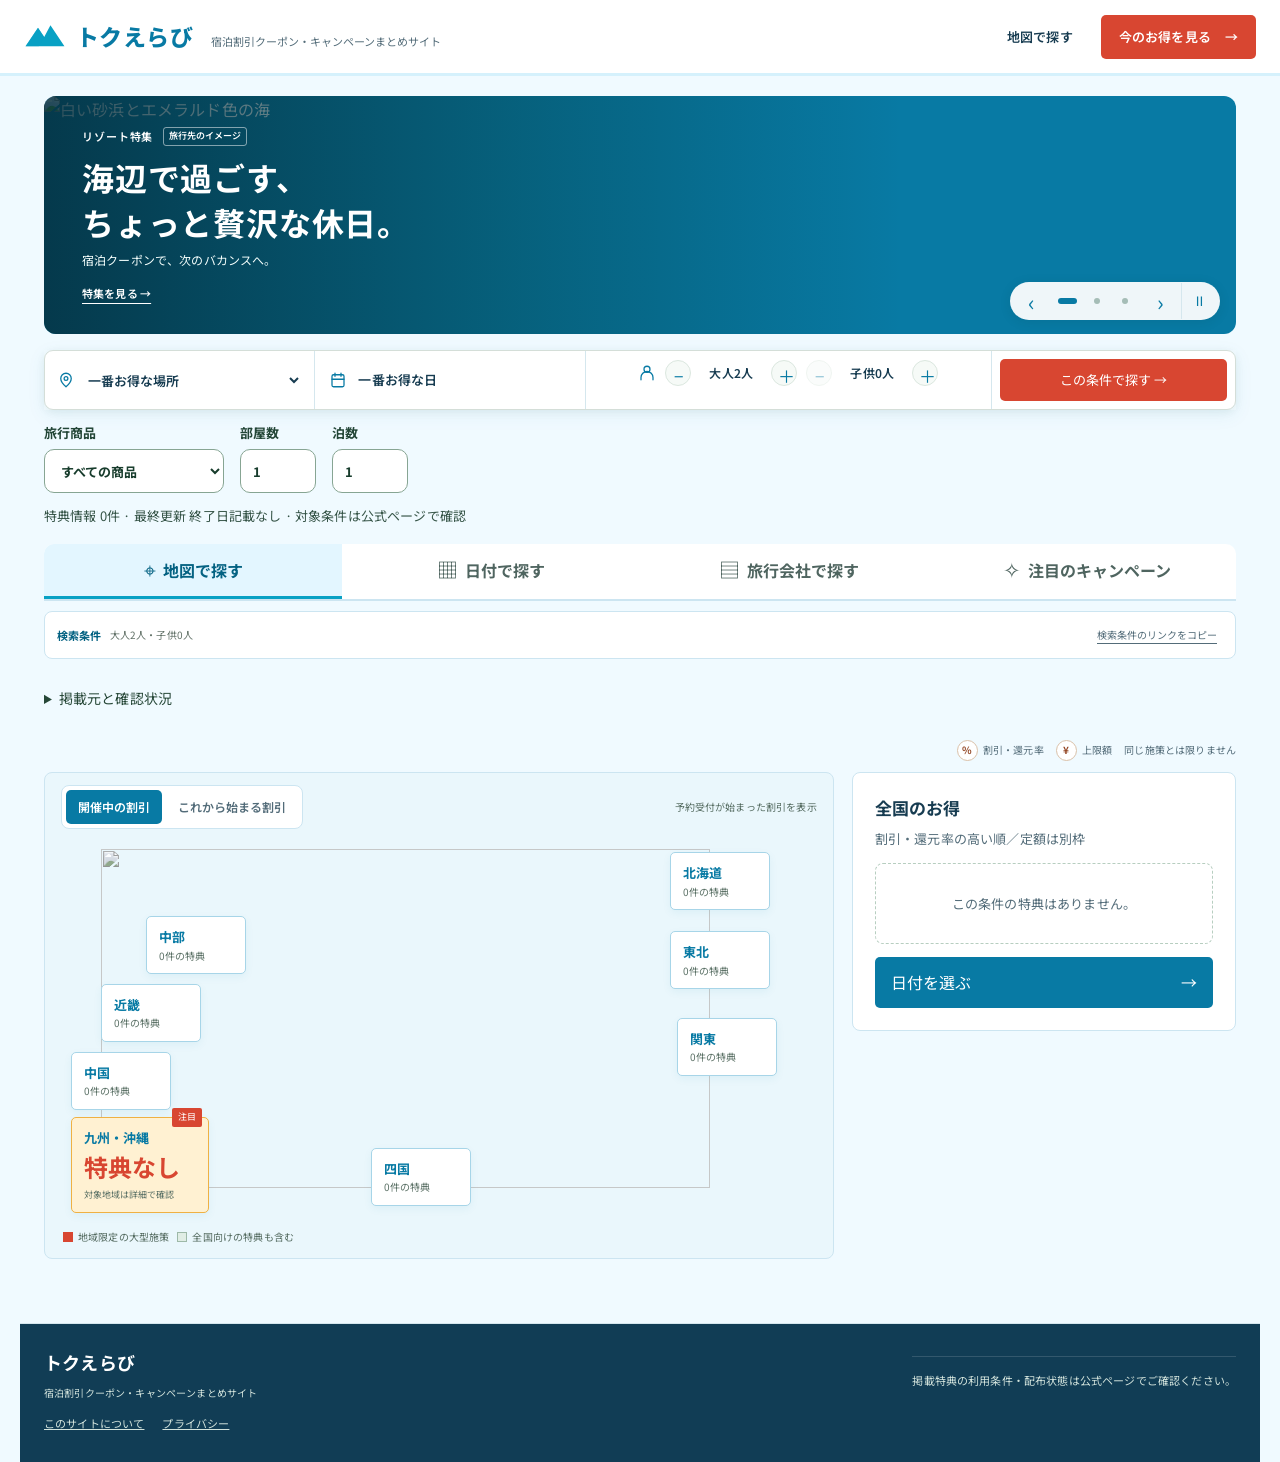
==== commit c03e60fe: "Connect public travel benefits UI to condition-aware DB snapshots" ====
--- a/index.html
+++ b/index.html
@@ -36,17 +36,17 @@
   <h1 class="sr-only" id="decision-title">宿泊割引クーポン・キャンペーンを探す</h1>
   <section class="campaign-carousel" aria-label="季節のキャンペーン" aria-roledescription="カルーセル">
     <div class="carousel-slides">
-      <a class="campaign-slide is-active" href="sample-campaign.html?campaign=sample-seaside" data-slide="0" aria-label="海辺のリゾート特集のサンプルを見る">
+      <a class="campaign-slide is-active" href="sample-campaign.html?campaign=sample-seaside" data-slide="0" aria-label="海辺のリゾート特集の旅行特典を見る">
         <img src="https://upload.wikimedia.org/wikipedia/commons/c/ca/Okinawa_Emerald_Beach.JPG" alt="白い砂浜とエメラルド色の海" fetchpriority="high">
-        <div class="banner-copy"><span class="banner-tag">リゾート特集 <small>サンプル</small></span><h2>海辺で過ごす、<br>ちょっと贅沢な休日。</h2><p>宿泊クーポンで、次のバカンスへ。</p><span class="banner-cta">特集を見る →</span></div>
+        <div class="banner-copy"><span class="banner-tag">リゾート特集 <small>旅行先のイメージ</small></span><h2>海辺で過ごす、<br>ちょっと贅沢な休日。</h2><p>宿泊クーポンで、次のバカンスへ。</p><span class="banner-cta">特集を見る →</span></div>
       </a>
-      <a class="campaign-slide" href="sample-campaign.html?campaign=sample-autumn" data-slide="1" aria-label="秋の自然旅のサンプルを見る" hidden tabindex="-1">
+      <a class="campaign-slide" href="sample-campaign.html?campaign=sample-autumn" data-slide="1" aria-label="秋の自然旅の旅行特典を見る" hidden tabindex="-1">
         <img src="https://commons.wikimedia.org/wiki/Special:Redirect/file/The%20five%20mountains%20of%20Aso.jpg" alt="空と山々が広がる阿蘇の風景">
-        <div class="banner-copy"><span class="banner-tag">秋の自然旅 <small>サンプル</small></span><h2>深呼吸したくなる、<br>秋の旅へ。</h2><p>山を眺める宿で、のんびり過ごそう。</p><span class="banner-cta">特集を見る →</span></div>
+        <div class="banner-copy"><span class="banner-tag">秋の自然旅 <small>旅行先のイメージ</small></span><h2>深呼吸したくなる、<br>秋の旅へ。</h2><p>山を眺める宿で、のんびり過ごそう。</p><span class="banner-cta">特集を見る →</span></div>
       </a>
-      <a class="campaign-slide" href="sample-campaign.html?campaign=sample-winter" data-slide="2" aria-label="冬のご褒美ステイのサンプルを見る" hidden tabindex="-1">
+      <a class="campaign-slide" href="sample-campaign.html?campaign=sample-winter" data-slide="2" aria-label="冬のご褒美ステイの旅行特典を見る" hidden tabindex="-1">
         <img src="https://upload.wikimedia.org/wikipedia/commons/e/e3/FujiLakeShore.jpg" alt="湖畔の向こうに見える雪化粧の富士山">
-        <div class="banner-copy"><span class="banner-tag">冬のご褒美ステイ <small>サンプル</small></span><h2>景色までご褒美に。<br>冬のホテル時間。</h2><p>少し先の休日も、お得を見ながら。</p><span class="banner-cta">特集を見る →</span></div>
+        <div class="banner-copy"><span class="banner-tag">冬のご褒美ステイ <small>旅行先のイメージ</small></span><h2>景色までご褒美に。<br>冬のホテル時間。</h2><p>少し先の休日も、お得を見ながら。</p><span class="banner-cta">特集を見る →</span></div>
       </a>
     </div>
     <div class="carousel-controls"><button type="button" id="slide-prev" aria-label="前のキャンペーン">‹</button><div class="carousel-dots" role="group" aria-label="表示するキャンペーン"><button type="button" data-slide-to="0" aria-label="海辺のリゾート特集" aria-pressed="true"></button><button type="button" data-slide-to="1" aria-label="秋の自然旅" aria-pressed="false"></button><button type="button" data-slide-to="2" aria-label="冬のご褒美ステイ" aria-pressed="false"></button></div><button type="button" id="slide-next" aria-label="次のキャンペーン">›</button><button type="button" id="slide-pause" aria-label="自動スライドを停止" aria-pressed="false">Ⅱ</button></div>
@@ -97,6 +97,13 @@
     </form>
   </section>
 
+  <div class="benefit-controls" aria-label="商品と泊数の条件">
+    <label>旅行商品<select id="product-type"><option value="all">すべての商品</option><option value="stay">宿泊</option><option value="air_dp">航空券＋宿</option><option value="rail_dp">JR＋宿</option><option value="air_sale">航空券</option><option value="rail_discount">鉄道</option><option value="unknown">商品区分を確認</option></select></label>
+    <label>部屋数<input id="room-num" type="number" min="1" max="10" value="1" inputmode="numeric"></label>
+    <label>泊数<input id="nights" type="number" min="1" max="30" value="1" inputmode="numeric"></label>
+  </div>
+  <div id="benefit-data-status" class="benefit-data-status" role="status"></div>
+
   <nav id="search-tabs" class="decision-steps" aria-label="探し方" role="tablist">
     <button id="tab-map" class="step-tab is-active" type="button" data-step="1" role="tab" aria-selected="true" aria-controls="panel-map"><span aria-hidden="true">⌖</span><strong>地図で探す</strong></button>
     <button id="tab-date" class="step-tab" type="button" data-step="2" role="tab" aria-selected="false" aria-controls="panel-date" tabindex="-1"><span aria-hidden="true">▦</span><strong>日付で探す</strong></button>
@@ -105,6 +112,7 @@
   </nav>
   <div class="filter-console"><div id="active-filters" class="active-filters" aria-label="選択中の条件"></div><button id="share-state" class="share-state" type="button">検索条件のリンクをコピー</button></div>
 
+  <details class="coverage-details"><summary>掲載元と確認状況</summary><div id="source-coverage" class="source-coverage"></div></details>
   <div id="status-message" class="sr-only" aria-live="polite"></div>
 
   <section class="decision-stage is-active" id="panel-map" role="tabpanel" data-panel="1" aria-labelledby="tab-map">
@@ -266,9 +274,10 @@
     <a class="footer-brand" href="./">トクえらび</a>
     <p>宿泊割引クーポン・キャンペーンまとめサイト</p><nav aria-label="掲載方針"><a href="about.html">このサイトについて</a><a href="privacy.html">プライバシー</a></nav>
   </div>
-  <small>サンプル表示を含みます。実際の特典は公式条件をご確認ください。</small>
+  <small>掲載特典の利用条件・配布状態は公式ページでご確認ください。</small>
 </footer>
 
+<script src="benefit-rules.js" defer></script>
 <script src="decision-ui.js?v=20261005-geography-search-v5" defer></script>
 </body>
-</html>+</html>
--- a/decision-ui.css
+++ b/decision-ui.css
@@ -574,3 +574,17 @@
 #panel-date>.availability-heading{justify-content:flex-start}
 .availability-heading>.availability-tabs{margin-left:0}
 @media(max-width:800px){.availability-heading>.availability-tabs{margin-left:0}}
+
+/* Public DB benefit conditions */
+.benefit-controls{display:flex;flex-wrap:wrap;gap:16px;margin:12px 0;align-items:end}
+.benefit-controls label{display:flex;flex-direction:column;gap:6px;font-size:13px;font-weight:700;color:#234637}
+.benefit-controls select,.benefit-controls input{min-height:44px;border:1px solid #87a593;border-radius:10px;background:#fff;padding:8px 12px;font:inherit;color:#173c2c}
+.benefit-controls input{width:76px}.benefit-controls select{min-width:180px}
+.benefit-data-status{font-size:13px;line-height:1.7;color:#345346;margin:8px 0 16px}.benefit-data-status.is-stale{color:#823000;background:#fff0de;padding:12px;border-radius:8px}
+.coverage-details{font-size:14px;color:#264737;margin:16px 0}.coverage-details summary{cursor:pointer;padding:12px 0;min-height:44px}
+.source-coverage{display:grid;grid-template-columns:repeat(3,minmax(0,1fr));gap:10px;background:#f1f7f2;padding:16px;border-radius:12px}
+.source-coverage div{display:flex;flex-direction:column;gap:5px}.source-coverage span{font-size:12px;color:#496354}
+.structured-terms{border-top:1px solid #cfddd4;margin-top:20px;padding-top:18px;line-height:1.8}.structured-terms h3{font-size:18px}.structured-terms ul{padding-left:22px}.pending-terms{color:#8b3b00}.source-checked{font-size:12px;color:#496354}
+.more-offers{grid-column:1/-1;min-height:48px}.benefit-controls :focus-visible,.coverage-details summary:focus-visible{outline:3px solid #18684a;outline-offset:3px}
+@media(max-width:600px){.benefit-controls{gap:10px}.benefit-controls label:first-child{flex:1}.benefit-controls select{min-width:0;width:100%}.source-coverage{grid-template-columns:1fr 1fr;padding:12px;gap:16px 8px}}
+@media(max-width:350px){.source-coverage{grid-template-columns:1fr}.benefit-controls{gap:8px}.benefit-controls input{width:60px}}
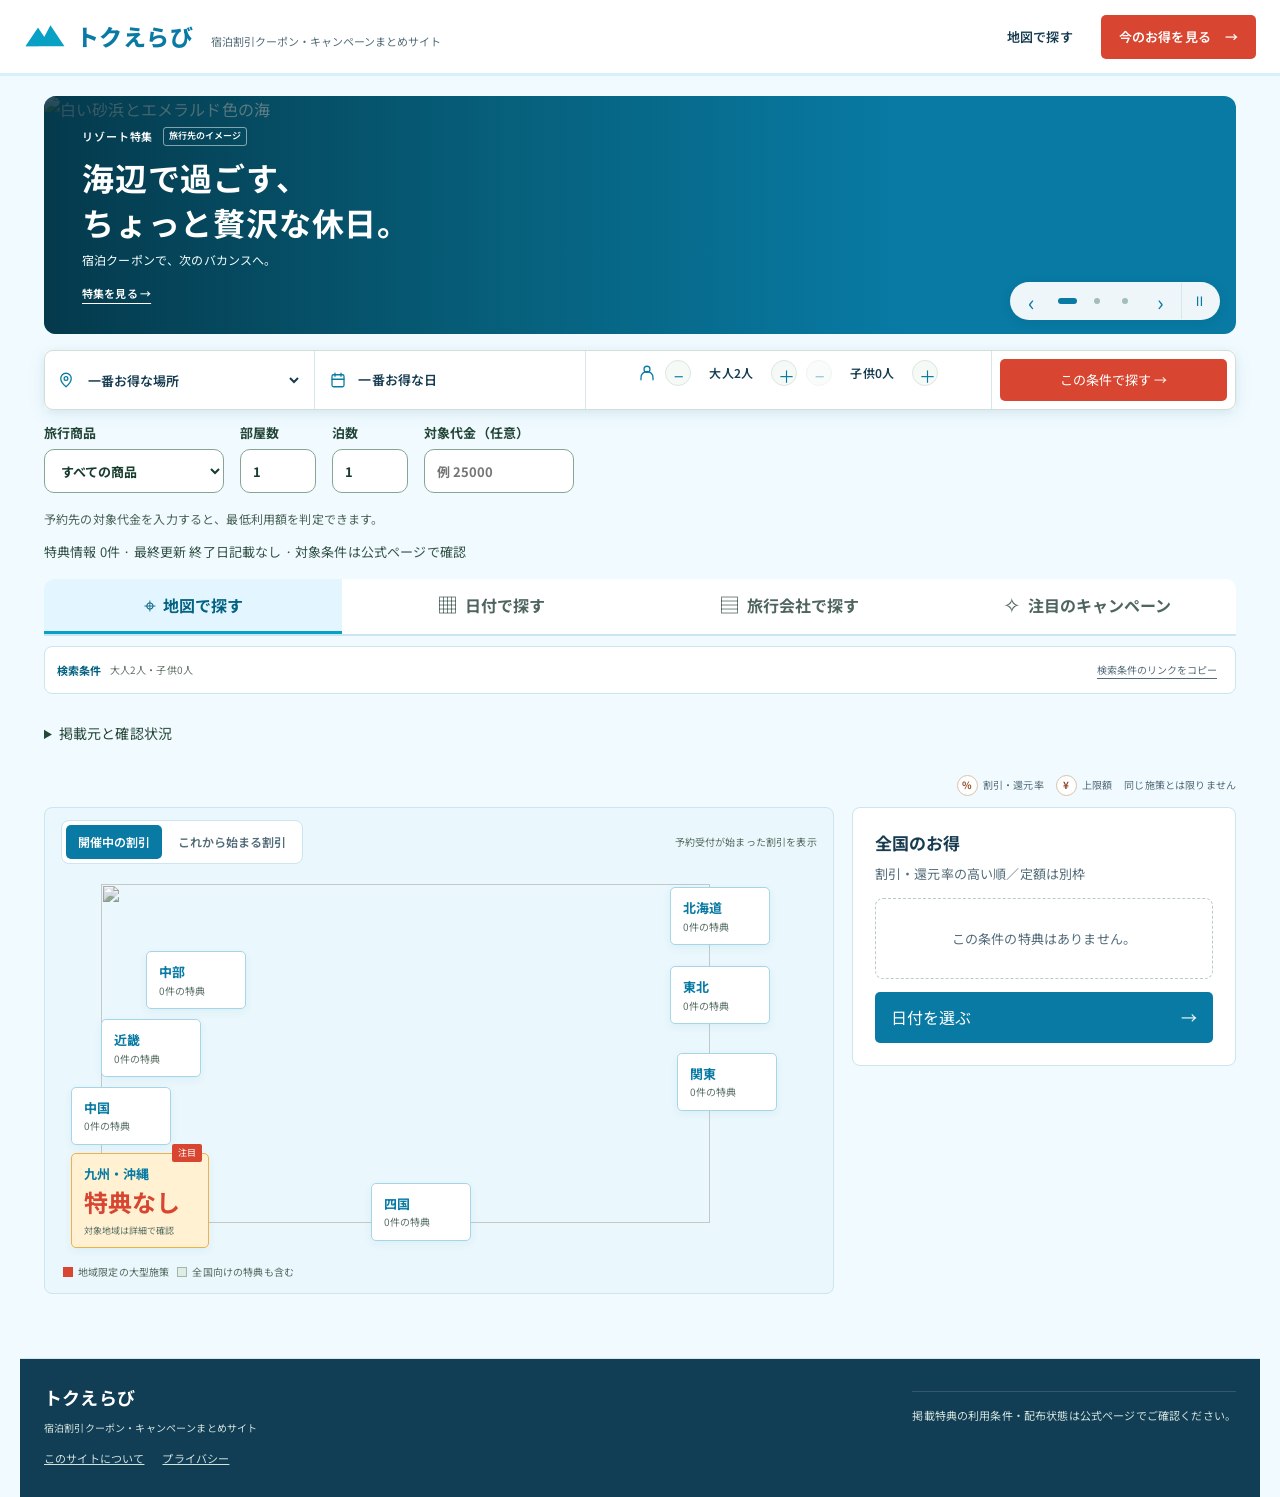
==== commit 68a1d5f3: "Make minimum-spend input visible and distinguish pending monthly benefits" ====
--- a/index.html
+++ b/index.html
@@ -101,6 +101,8 @@
     <label>旅行商品<select id="product-type"><option value="all">すべての商品</option><option value="stay">宿泊</option><option value="air_dp">航空券＋宿</option><option value="rail_dp">JR＋宿</option><option value="air_sale">航空券</option><option value="rail_discount">鉄道</option><option value="unknown">商品区分を確認</option></select></label>
     <label>部屋数<input id="room-num" type="number" min="1" max="10" value="1" inputmode="numeric"></label>
     <label>泊数<input id="nights" type="number" min="1" max="30" value="1" inputmode="numeric"></label>
+    <label class="benefit-amount">対象代金（任意）<input id="assumed-price" type="number" min="0" step="1000" inputmode="numeric" placeholder="例 25000" aria-describedby="benefit-amount-help"></label>
+    <small id="benefit-amount-help">予約先の対象代金を入力すると、最低利用額を判定できます。</small>
   </div>
   <div id="benefit-data-status" class="benefit-data-status" role="status"></div>
 
@@ -237,7 +239,7 @@
       <div class="assumed-price-content">
         <div>
           <label class="sr-only" for="assumed-price">対象宿泊料金</label>
-          <div class="price-input-wrap"><span>¥</span><input id="assumed-price" type="number" min="0" step="1000" inputmode="numeric" placeholder="例 50000"></div>
+          <div class="price-input-wrap"><span>¥</span><input id="assumed-price-unused" type="number" min="0" step="1000" inputmode="numeric" placeholder="例 50000"></div>
         </div>
         <p id="estimate-note">計算できるクーポンだけ推定します。ポイント型は現金割引に換算しません。</p>
       </div>
--- a/decision-ui.css
+++ b/decision-ui.css
@@ -588,3 +588,5 @@
 .more-offers{grid-column:1/-1;min-height:48px}.benefit-controls :focus-visible,.coverage-details summary:focus-visible{outline:3px solid #18684a;outline-offset:3px}
 @media(max-width:600px){.benefit-controls{gap:10px}.benefit-controls label:first-child{flex:1}.benefit-controls select{min-width:0;width:100%}.source-coverage{grid-template-columns:1fr 1fr;padding:12px;gap:16px 8px}}
 @media(max-width:350px){.source-coverage{grid-template-columns:1fr}.benefit-controls{gap:8px}.benefit-controls input{width:60px}}
+
+.benefit-controls .benefit-amount input{width:150px}.benefit-controls>small{font-size:12px;line-height:1.6;color:#486354;flex-basis:100%}
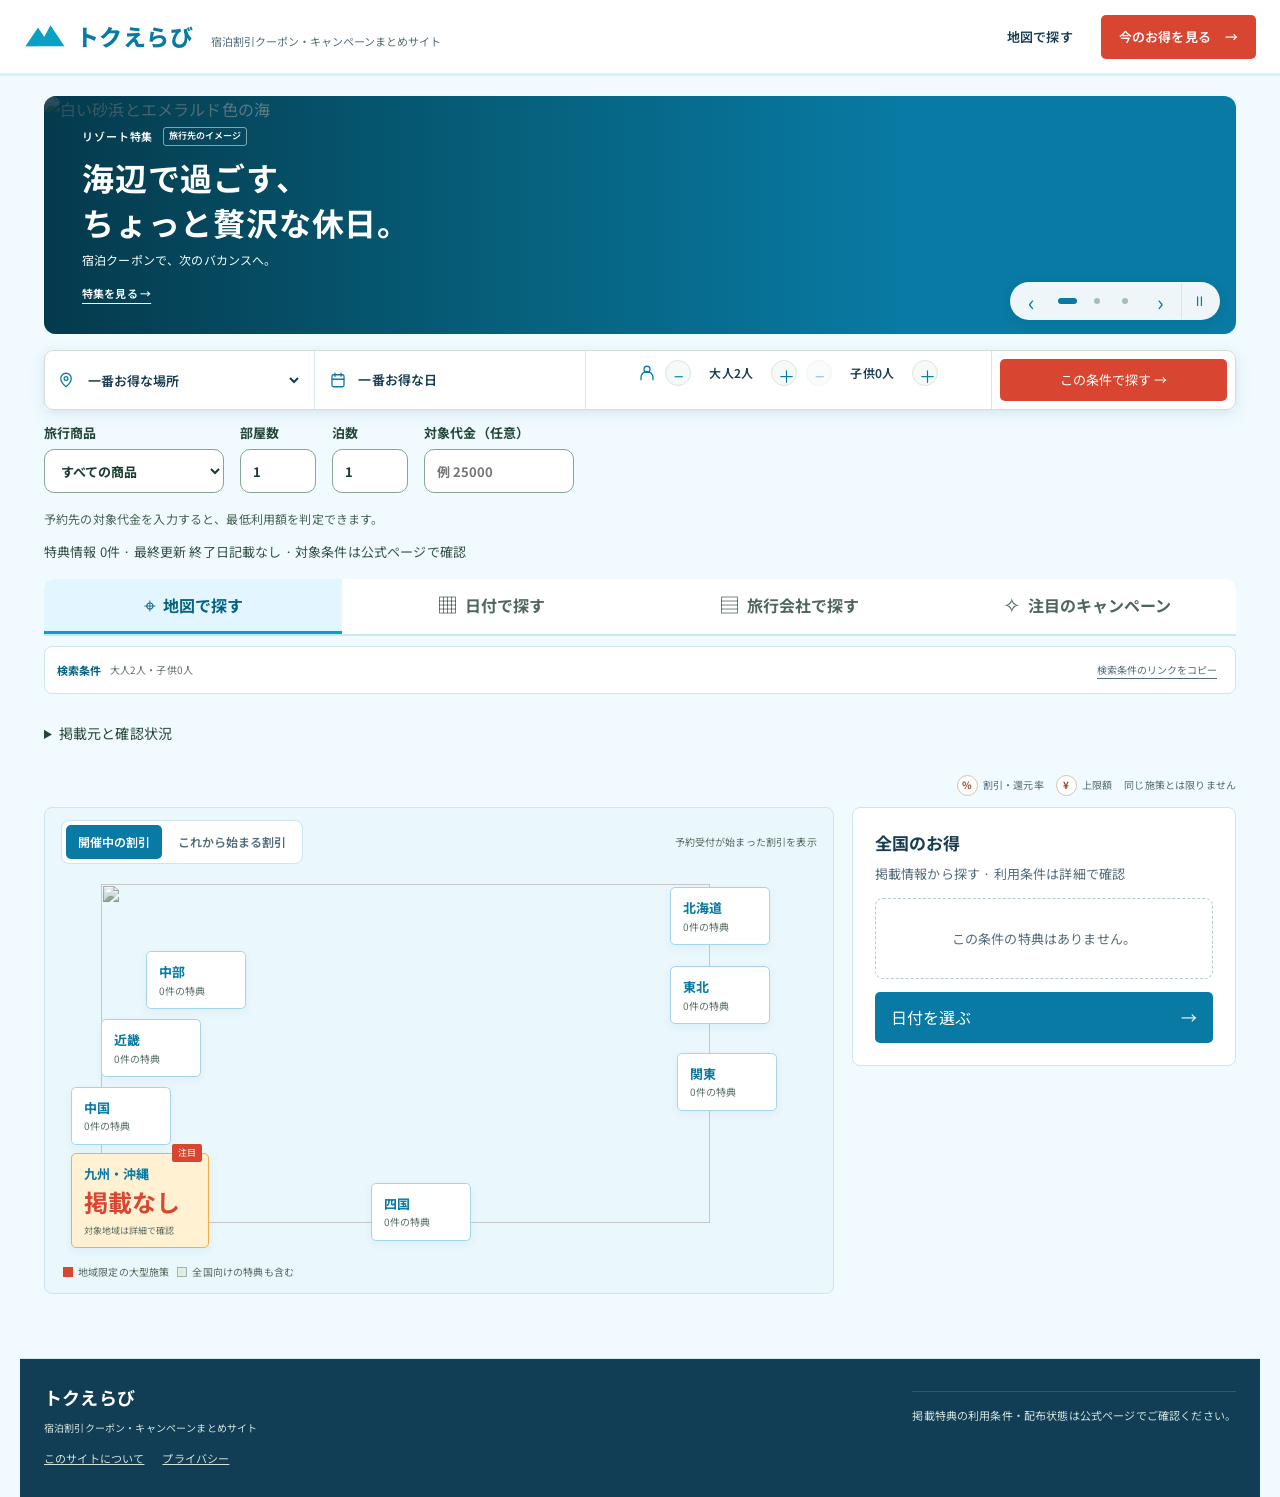
==== commit 708a8a06: "Align DB-backed page notes and remove disconnected duplicate price input" ====
--- a/index.html
+++ b/index.html
@@ -234,16 +234,7 @@
       <button id="effective-sort" class="secondary-action" type="button" disabled hidden title="実価格・在庫連携後に有効になります">実質支払額で並べる</button>
     </div>
 
-    <details class="assumed-price-panel" aria-labelledby="assumed-price-title">
-      <summary><span id="assumed-price-title">宿泊料金が分かるなら、割引額を試算</span><small>任意</small></summary>
-      <div class="assumed-price-content">
-        <div>
-          <label class="sr-only" for="assumed-price">対象宿泊料金</label>
-          <div class="price-input-wrap"><span>¥</span><input id="assumed-price-unused" type="number" min="0" step="1000" inputmode="numeric" placeholder="例 50000"></div>
-        </div>
-        <p id="estimate-note">計算できるクーポンだけ推定します。ポイント型は現金割引に換算しません。</p>
-      </div>
-    </details>
+    <p id="estimate-note" class="price-estimate-note">対象代金は上の検索条件に入力できます。ポイントは現金割引に換算しません。</p>
 
     <div id="comparison-body" class="offer-grid" aria-label="宿泊特典の候補"></div>
 
@@ -256,7 +247,7 @@
     <div class="stage-heading"><div><p class="stage-index">CAMPAIGN PICKS</p><h2>注目のキャンペーン</h2></div><a class="quiet-link" href="offers.html">掲載中のお得を見る →</a></div>
     <p id="best-search-result" class="best-search-result" hidden></p>
     <div id="campaign-picks" class="campaign-picks"></div>
-    <p class="photo-caption">写真は旅行先のイメージです。阿蘇：STA3816 / CC BY-SA 3.0。サンプルの名称・金額・期間はデザイン確認用です。</p>
+    <p class="photo-caption">写真は旅行先のイメージです。阿蘇：STA3816 / CC BY-SA 3.0。特典の金額・期間は掲載情報です。利用条件・配布状態は詳細と公式ページでご確認ください。</p>
   </section>
 </main>
 
--- a/decision-ui.css
+++ b/decision-ui.css
@@ -9,7 +9,7 @@
 .decision-page a{color:inherit}
 .decision-page img{display:block;max-width:100%}
 .decision-page [hidden]{display:none!important}
-.decision-page h1,.decision-page h2,.decision-page h3{word-break:normal;line-break:strict;text-wrap:pretty}
+.decision-page h1,.decision-page h2,.decision-page h3{word-break:auto-phrase;line-break:strict;text-wrap:pretty}
 .decision-page :is(button,a,input,select,summary):focus-visible{outline:3px solid #087aa4;outline-offset:4px;box-shadow:0 0 0 2px white}
 .sr-only{position:absolute!important;width:1px!important;height:1px!important;padding:0!important;margin:-1px!important;overflow:hidden!important;clip:rect(0,0,0,0)!important;white-space:nowrap!important;border:0!important}
 .skip-link{position:absolute;z-index:100;top:-100px;left:16px;padding:12px;background:var(--decision-navy);color:white!important}
@@ -588,5 +588,7 @@
 .more-offers{grid-column:1/-1;min-height:48px}.benefit-controls :focus-visible,.coverage-details summary:focus-visible{outline:3px solid #18684a;outline-offset:3px}
 @media(max-width:600px){.benefit-controls{gap:10px}.benefit-controls label:first-child{flex:1}.benefit-controls select{min-width:0;width:100%}.source-coverage{grid-template-columns:1fr 1fr;padding:12px;gap:16px 8px}}
 @media(max-width:350px){.source-coverage{grid-template-columns:1fr}.benefit-controls{gap:8px}.benefit-controls input{width:60px}}
+@media(max-width:600px){.benefit-controls{display:grid;grid-template-columns:1fr 1fr;gap:12px}.benefit-controls label{min-width:0}.benefit-controls select,.benefit-controls input,.benefit-controls .benefit-amount input{width:100%;box-sizing:border-box}.benefit-controls>small{grid-column:1/-1}}
 
 .benefit-controls .benefit-amount input{width:150px}.benefit-controls>small{font-size:12px;line-height:1.6;color:#486354;flex-basis:100%}
+.campaign-pick:has(.campaign-visual){display:block}.campaign-pick .campaign-visual{display:none}.campaign-description{line-height:1.8}.campaign-pick h3{word-break:auto-phrase;text-wrap:pretty}
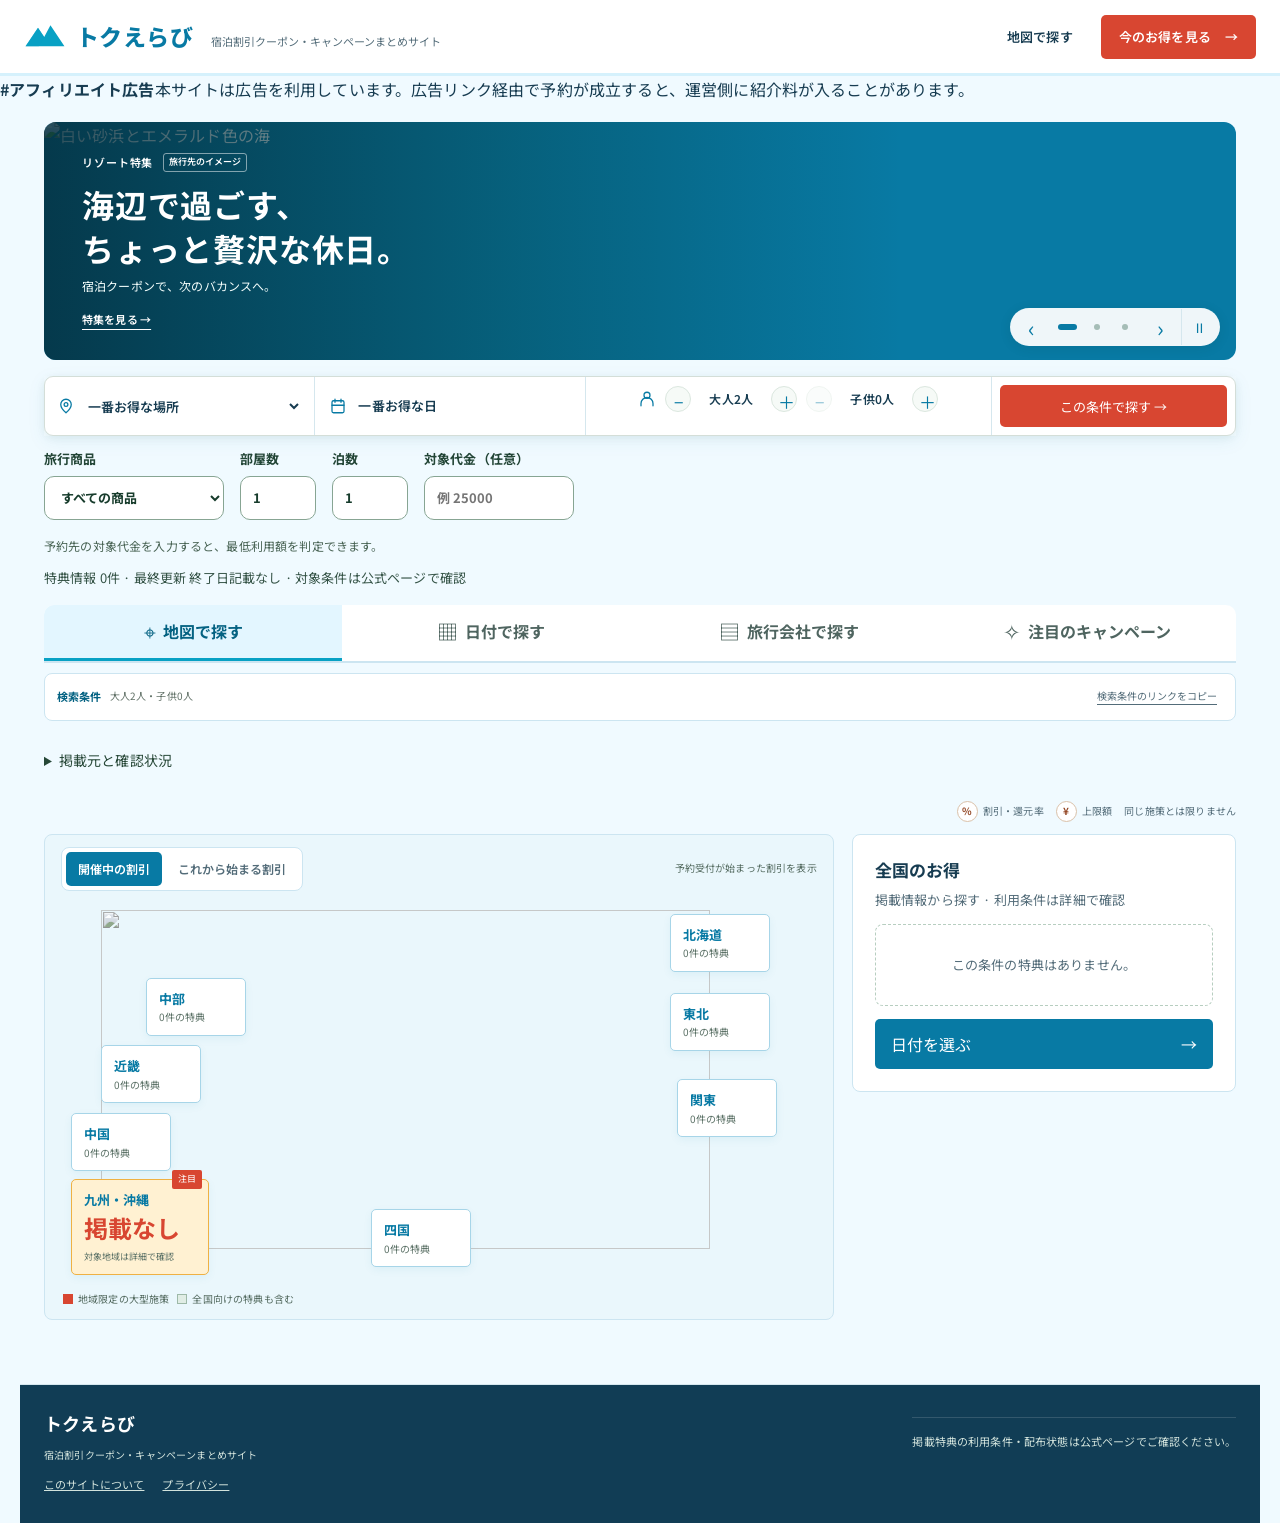
==== commit b1191560: "Add clear affiliate disclosure above decision UI" ====
--- a/index.html
+++ b/index.html
@@ -15,7 +15,7 @@
   <link rel="preconnect" href="https://fonts.googleapis.com">
   <link rel="preconnect" href="https://fonts.gstatic.com" crossorigin>
   <link href="https://fonts.googleapis.com/css2?family=Inter:wght@600;700;800&family=Noto+Sans+JP:wght@400;500;600;700;800&family=Noto+Serif+JP:wght@500;600&display=swap" rel="stylesheet">
-  <link rel="stylesheet" href="styles.css?v=20261005-geography-search-v5">
+  <link rel="stylesheet" href="styles.css?v=20261006-affiliate-disclosure-v1">
   <link rel="stylesheet" href="decision-ui.css?v=20261005-geography-search-v5">
 </head>
 <body class="decision-page" data-design="flexible-search-v2">
@@ -31,6 +31,7 @@
     <a class="header-text-link" href="offers.html">今のお得を見る <span aria-hidden="true">→</span></a>
   </nav>
 </header>
+<div class="affiliate-disclosure" role="note"><strong>#アフィリエイト広告</strong><span>本サイトは広告を利用しています。広告リンク経由で予約が成立すると、運営側に紹介料が入ることがあります。</span></div>
 
 <main id="decision-main" class="decision-main">
   <h1 class="sr-only" id="decision-title">宿泊割引クーポン・キャンペーンを探す</h1>
--- a/decision-ui.css
+++ b/decision-ui.css
@@ -592,3 +592,7 @@
 
 .benefit-controls .benefit-amount input{width:150px}.benefit-controls>small{font-size:12px;line-height:1.6;color:#486354;flex-basis:100%}
 .campaign-pick:has(.campaign-visual){display:block}.campaign-pick .campaign-visual{display:none}.campaign-description{line-height:1.8}.campaign-pick h3{word-break:auto-phrase;text-wrap:pretty}
+
+.month-label>strong{white-space:nowrap}
+@media(max-width:480px){.month-label>strong{font-size:27px;letter-spacing:-.05em}.month-label>strong>small{font-size:12px;margin-left:2px}}
+.price-estimate-note{font-size:12px;line-height:1.7;color:#486354;margin:12px 0}
